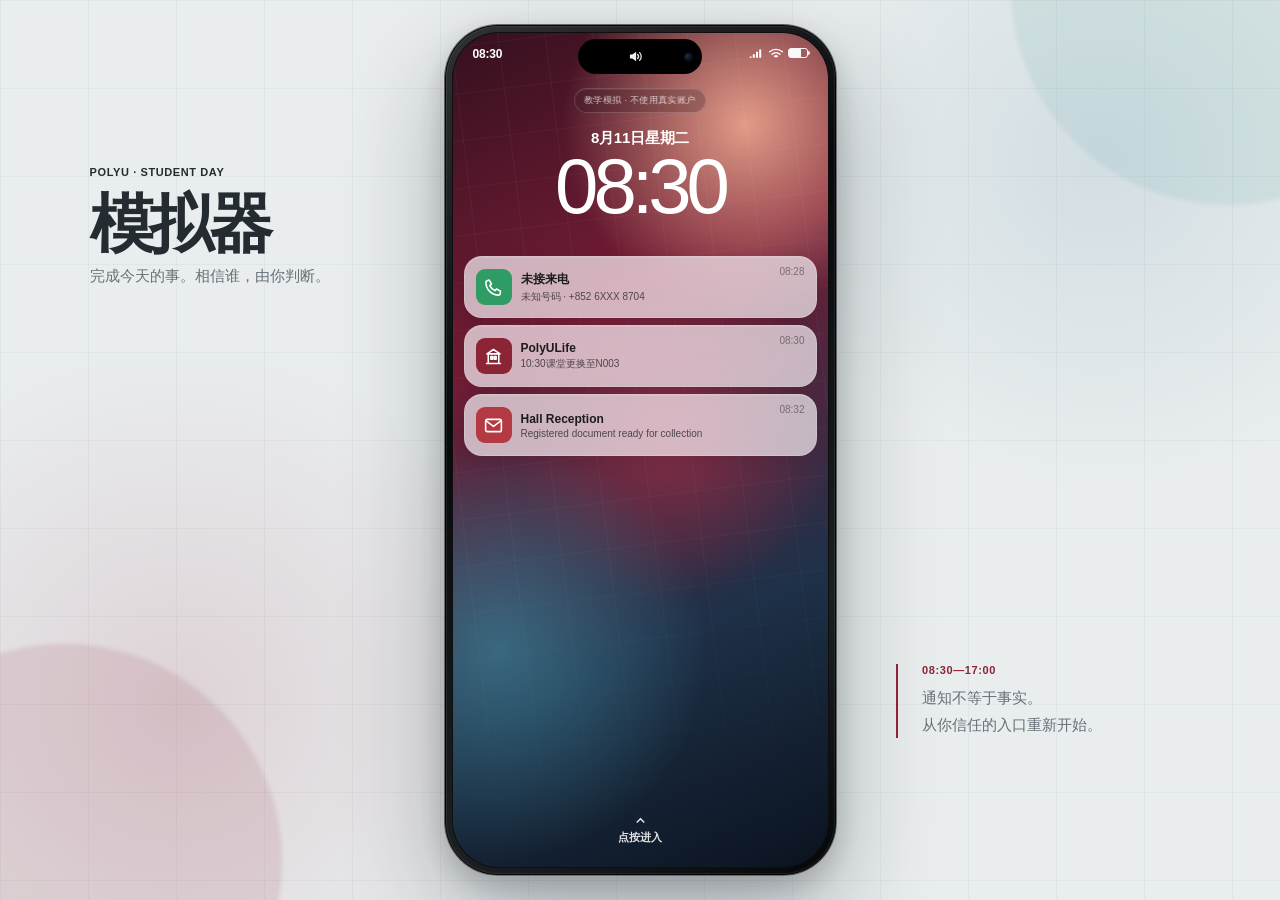
==== phone-prototype.html @ 9c1bdc46 "Fix tap to unlock on real devices" ====
<!DOCTYPE html>
<html lang="zh-CN">
<head>
  <meta charset="UTF-8">
  <meta name="viewport" content="width=device-width, initial-scale=1, viewport-fit=cover">
  <meta name="theme-color" content="#111820">
  <meta name="application-version" content="2.0.0">
  <title>模拟器</title>
  <link rel="stylesheet" href="phone.css">
</head>
<body class="ios-ui">
  <main class="sim-stage" aria-label="PolyU 学生生活模拟器">
    <div class="stage-copy" aria-hidden="true">
      <span class="stage-kicker">POLYU · STUDENT DAY</span>
      <strong id="stageTitle">模拟器</strong>
      <p id="stageTagline">完成今天的事。相信谁，由你判断。</p>
    </div>

    <section class="phone-shell" id="simulator">
      <div class="phone-bezel">
        <div class="phone-status" aria-label="手机状态栏">
          <span id="statusTime">08:30</span>
          <button class="status-island sound-toggle" id="soundToggle" type="button" aria-label="关闭声音" aria-pressed="true">
            <svg viewBox="0 0 24 24" aria-hidden="true"><path d="M5 10v4h3l4 3V7L8 10H5Z"/><path class="sound-wave" d="M15 9.2c1.5 1.5 1.5 4.1 0 5.6M17.8 6.5c3 3 3 8 0 11"/></svg>
          </button>
          <span class="status-icons">
            <span class="status-signal" aria-hidden="true">
              <svg viewBox="0 0 20 14"><path d="M2 11.5h2.5V13H2zm4-3h2.5V13H6zm4-3h2.5V13H10zm4-3h2.5V13H14z"/></svg>
              <svg viewBox="0 0 20 14"><path d="M2 5.5a12 12 0 0 1 16 0M5 8.5a7.5 7.5 0 0 1 10 0M8.2 11.2a2.7 2.7 0 0 1 3.6 0" fill="none" stroke="currentColor" stroke-width="1.8" stroke-linecap="round"/><circle cx="10" cy="12" r="1"/></svg>
              <span class="battery"><span></span></span>
            </span>
          </span>
        </div>

        <div class="phone-viewport" id="phoneViewport">
          <section class="phone-screen lock-screen is-active" id="lockScreen" aria-labelledby="lockTitle">
            <div class="wallpaper-grid" aria-hidden="true"></div>
            <div class="simulation-pill" id="simulationPill">教学模拟 · 不使用真实账户</div>
            <div class="lock-clock">
              <span id="lockDate">8月11日 星期二</span>
              <strong id="lockTime">08:30</strong>
            </div>
            <div class="lock-brief">
              <span id="lockBriefLabel">今天</span>
              <strong id="lockBriefTitle">两件事需要处理</strong>
            </div>
            <div class="lock-notifications" id="lockNotifications"></div>
            <button class="unlock-button" id="unlockButton" type="button">
              <span id="unlockLabel">点按进入</span>
              <svg viewBox="0 0 24 24" aria-hidden="true"><path d="m7 14 5-5 5 5"/></svg>
            </button>
          </section>

          <section class="phone-screen home-screen" id="homeScreen" aria-label="手机主屏幕">
            <div class="wallpaper-grid" aria-hidden="true"></div>
            <header class="home-header">
              <div>
                <span id="homeDate">8月11日 · 星期二</span>
                <strong id="homeTitle">模拟器</strong>
              </div>
              <button class="avatar-button" id="openTasksShortcut" type="button" aria-label="打开今日任务">CY</button>
            </header>

            <section class="todo-widget" id="todayCard" role="button" tabindex="0" aria-label="打开今日任务">
              <header class="todo-widget-head">
                <div><span class="today-card-label" id="todayLabel">TODAY</span><strong id="todayTitle">今日待办</strong></div>
                <span id="todayProgress">0 / 2</span>
              </header>
              <div class="home-todo-list" id="homeTodoList"></div>
              <i class="todo-progress"><span id="todayProgressBar"></span></i>
            </section>

            <div class="app-grid" id="appGrid"></div>
            <div class="home-page-dot" aria-hidden="true"><span></span></div>
            <div class="dock" id="appDock"></div>
          </section>

          <section class="phone-screen app-screen" id="appScreen">
            <header class="app-header">
              <button class="app-back" id="appBack" type="button" aria-label="返回主屏幕">
                <svg viewBox="0 0 24 24"><path d="m15 18-6-6 6-6"/></svg>
              </button>
              <div>
                <span id="appEyebrow">APP</span>
                <strong id="appTitle" role="heading" aria-level="1">应用</strong>
              </div>
              <button class="app-more" id="appMore" type="button" aria-label="更多选项">•••</button>
            </header>
            <div class="app-content" id="appContent"></div>
          </section>

          <div class="toast" id="toast" role="status" aria-live="polite"></div>
          <div class="overlay-layer" id="overlayLayer" aria-live="assertive"></div>
          <aside class="active-call-bar" id="activeCallBar" hidden aria-label="进行中的通话"></aside>
        </div>

        <nav class="system-navigation is-hidden" id="systemNavigation" aria-label="系统导航">
          <button class="system-nav-button system-back" id="systemBack" type="button" aria-label="返回上一页" disabled>
            <svg viewBox="0 0 24 24" aria-hidden="true"><path d="m14.5 5-7 7 7 7"/></svg>
            <span id="systemBackLabel">返回</span>
          </button>
          <button class="system-nav-button system-home" id="systemHome" type="button" aria-label="返回主屏幕" disabled>
            <svg viewBox="0 0 24 24" aria-hidden="true"><path d="M4 10.5 12 4l8 6.5V20H4z"/><path d="M9.5 20v-6h5v6"/></svg>
            <span id="systemHomeLabel">主页</span>
          </button>
        </nav>
      </div>
    </section>

    <aside class="stage-note" aria-hidden="true">
      <span>08:30—17:00</span>
      <p><span id="stageNoteLine1">通知不等于事实。</span><br><span id="stageNoteLine2">从你信任的入口重新开始。</span></p>
    </aside>
  </main>

  <script src="phone-data.js"></script>
  <script src="phone-engine.js"></script>
</body>
</html>
---- phone.css ----
:root {
  --brick: #8b2435;
  --brick-deep: #651a28;
  --graphite: #111820;
  --graphite-2: #1a242d;
  --paper: #f2f4f5;
  --paper-2: #e5eaec;
  --ink: #16202a;
  --muted: #67717a;
  --blue: #2768c7;
  --amber: #d58a22;
  --teal: #238278;
  --white: #ffffff;
  --shadow: 0 34px 80px rgba(10, 18, 25, .28);
  --radius-phone: 44px;
  --radius-card: 22px;
  --safe-top: max(12px, env(safe-area-inset-top));
  font-family: "Noto Sans SC", "Microsoft YaHei", "PingFang SC", system-ui, sans-serif;
  color: var(--ink);
  background: #dfe4e3;
}

/* Outlook Mobile mail surface */
.ios-ui .app-screen.mail-mode {
  --outlook-blue: #0078d4;
  --outlook-blue-deep: #0064b4;
  --outlook-blue-soft: #eff6fc;
  --outlook-ink: #242424;
  --outlook-muted: #616161;
  --outlook-divider: #e1e1e1;
  padding-top: 47px;
  color: var(--outlook-ink);
  background: var(--outlook-blue);
}

.ios-ui .app-screen.mail-mode[data-mail-view="detail"] {
  background: #f3f3f3;
}

.ios-ui:has(.app-screen.mail-mode.is-active) .phone-status {
  color: #fff;
}

.ios-ui .mail-mode .app-header {
  display: none;
}

.ios-ui .mail-mode .app-content {
  height: 100%;
  overflow: hidden;
  color: var(--outlook-ink);
  background: #fff;
}

.ios-ui .outlook-mail-shell,
.ios-ui .outlook-read-shell {
  height: 100%;
  min-height: 0;
  overflow: hidden;
  color: var(--outlook-ink);
  background: #fff;
}

.ios-ui .outlook-mail-shell {
  display: grid;
  grid-template-rows: auto auto minmax(0, 1fr) auto;
}

.ios-ui .outlook-mail-header {
  min-height: 61px;
  padding: 7px 12px 8px;
  display: grid;
  grid-template-columns: 44px minmax(0, 1fr) 44px;
  align-items: center;
  gap: 8px;
  color: #fff;
  background: var(--outlook-blue);
}

.ios-ui .outlook-mail-header > div {
  min-width: 0;
  display: grid;
  justify-items: center;
  line-height: 1.1;
  text-align: center;
}

.ios-ui .outlook-mail-header > div span {
  overflow: hidden;
  max-width: 100%;
  margin-bottom: 3px;
  color: rgba(255, 255, 255, .78);
  font-size: 9px;
  font-weight: 700;
  letter-spacing: .11em;
  text-overflow: ellipsis;
  text-transform: uppercase;
  white-space: nowrap;
}

.ios-ui .outlook-mail-header > div strong {
  overflow: hidden;
  max-width: 100%;
  font-size: 17px;
  font-weight: 650;
  letter-spacing: -.02em;
  text-overflow: ellipsis;
  white-space: nowrap;
}

.ios-ui .outlook-account,
.ios-ui .outlook-compose,
.ios-ui .outlook-read-toolbar button {
  display: grid;
  place-items: center;
  border: 0;
  color: #fff;
  background: transparent;
}

.ios-ui .outlook-account {
  width: 38px;
  height: 38px;
  justify-self: start;
  border: 1.5px solid rgba(255, 255, 255, .82);
  border-radius: 50%;
  font-size: 12px;
  font-weight: 700;
  letter-spacing: .02em;
}

.ios-ui .outlook-compose {
  width: 44px;
  height: 44px;
  justify-self: end;
  border-radius: 50%;
}

.ios-ui .outlook-compose svg,
.ios-ui .outlook-read-toolbar svg,
.ios-ui .outlook-bottom-nav svg,
.ios-ui .outlook-reply-bar svg {
  width: 22px;
  height: 22px;
  fill: none;
  stroke: currentColor;
  stroke-width: 1.8;
  stroke-linecap: round;
  stroke-linejoin: round;
}

.ios-ui .outlook-account:hover,
.ios-ui .outlook-compose:hover,
.ios-ui .outlook-read-toolbar button:hover {
  background: rgba(255, 255, 255, .14);
}

.ios-ui .outlook-inbox-controls {
  min-height: 48px;
  padding: 2px 10px 8px;
  display: grid;
  grid-template-columns: minmax(0, 1fr) auto;
  align-items: center;
  gap: 8px;
  color: #fff;
  background: var(--outlook-blue);
}

.ios-ui .outlook-tabs {
  min-width: 0;
  padding: 3px;
  display: grid;
  grid-template-columns: repeat(2, minmax(0, 1fr));
  gap: 2px;
  border-radius: 10px;
  background: rgba(0, 50, 95, .26);
}

.ios-ui .outlook-tabs button {
  min-width: 0;
  min-height: 34px;
  padding: 6px 9px;
  display: flex;
  align-items: center;
  justify-content: center;
  gap: 5px;
  border: 0;
  border-radius: 8px;
  color: rgba(255, 255, 255, .84);
  background: transparent;
  font-size: 12px;
  font-weight: 650;
  white-space: nowrap;
}

.ios-ui .outlook-tabs button.active {
  color: var(--outlook-blue-deep);
  background: #fff;
  box-shadow: 0 1px 2px rgba(0, 44, 82, .18);
}

.ios-ui .outlook-tabs button i {
  min-width: 17px;
  height: 17px;
  padding: 0 5px;
  display: inline-grid;
  place-items: center;
  border-radius: 9px;
  color: var(--outlook-blue-deep);
  background: rgba(255, 255, 255, .92);
  font-size: 9px;
  font-style: normal;
  font-variant-numeric: tabular-nums;
  line-height: 1;
}

.ios-ui .outlook-tabs button.active i {
  color: #fff;
  background: var(--outlook-blue);
}

.ios-ui .outlook-filter {
  min-width: 41px;
  min-height: 38px;
  padding: 0 10px;
  display: flex;
  align-items: center;
  justify-content: center;
  gap: 6px;
  border: 0;
  border-radius: 10px;
  color: #fff;
  background: rgba(0, 50, 95, .20);
}

.ios-ui .outlook-filter svg {
  width: 19px;
  height: 19px;
  fill: none;
  stroke: currentColor;
  stroke-width: 1.9;
  stroke-linecap: round;
  stroke-linejoin: round;
}

.ios-ui .outlook-filter span {
  display: none;
}

.ios-ui .outlook-filter.active {
  color: var(--outlook-blue-deep);
  background: #fff;
}

.ios-ui .outlook-mail-list {
  min-height: 0;
  overflow-x: hidden;
  overflow-y: auto;
  overscroll-behavior: contain;
  scrollbar-width: none;
  background: #fff;
}

.ios-ui .outlook-mail-list::-webkit-scrollbar,
.ios-ui .outlook-message::-webkit-scrollbar {
  display: none;
}

.ios-ui .outlook-day-label {
  height: 31px;
  padding: 10px 16px 5px;
  display: block;
  color: var(--outlook-muted);
  background: #fff;
  font-size: 11px;
  font-weight: 650;
  letter-spacing: .01em;
}

.ios-ui .outlook-mail-row {
  position: relative;
  width: 100%;
  min-height: 91px;
  padding: 11px 15px 11px 14px;
  display: grid;
  grid-template-columns: 48px minmax(0, 1fr);
  align-items: start;
  gap: 11px;
  border: 0;
  border-bottom: .5px solid var(--outlook-divider);
  border-radius: 0;
  color: var(--outlook-ink);
  background: #fff;
  text-align: left;
}

.ios-ui .outlook-mail-row:hover,
.ios-ui .outlook-mail-row:active {
  transform: none;
  background: #f7f7f7;
}

.ios-ui .outlook-mail-row.unread {
  background: #f6faff;
}

.ios-ui .outlook-mail-row.unread:hover,
.ios-ui .outlook-mail-row.unread:active {
  background: #edf6ff;
}

.ios-ui .outlook-avatar {
  width: 48px;
  height: 48px;
  display: grid;
  place-items: center;
  flex: 0 0 auto;
  overflow: hidden;
  border-radius: 50%;
  color: #fff;
  background: linear-gradient(145deg, #5b9bd5, #2b6fa6);
  box-shadow: inset 0 0 0 1px rgba(0, 0, 0, .05);
  font-size: 13px;
  font-weight: 700;
  letter-spacing: .01em;
  text-align: center;
}

.ios-ui .outlook-avatar.mail-avatar-blue,
.ios-ui .mail-avatar-blue {
  background: linear-gradient(145deg, #5b9bd5, #2b6fa6);
}

.ios-ui .outlook-avatar.mail-avatar-teal,
.ios-ui .mail-avatar-teal {
  background: linear-gradient(145deg, #52b7ad, #2d8c83);
}

.ios-ui .outlook-avatar.mail-avatar-violet,
.ios-ui .mail-avatar-violet {
  background: linear-gradient(145deg, #9b7bd4, #6d52a8);
}

.ios-ui .outlook-avatar.mail-avatar-orange,
.ios-ui .mail-avatar-orange {
  background: linear-gradient(145deg, #e7a04e, #c8742f);
}

.ios-ui .outlook-row-copy {
  min-width: 0;
  display: block;
}

.ios-ui .outlook-row-top {
  min-width: 0;
  display: grid;
  grid-template-columns: minmax(0, 1fr) auto;
  align-items: baseline;
  gap: 8px;
}

.ios-ui .outlook-row-top strong {
  overflow: hidden;
  color: #323130;
  font-size: 14px;
  font-weight: 600;
  line-height: 1.25;
  text-overflow: ellipsis;
  white-space: nowrap;
}

.ios-ui .outlook-row-top time {
  color: var(--outlook-muted);
  font-size: 10px;
  font-variant-numeric: tabular-nums;
  white-space: nowrap;
}

.ios-ui .outlook-row-copy > b {
  overflow: hidden;
  margin-top: 3px;
  display: block;
  color: #424242;
  font-size: 12px;
  font-weight: 550;
  line-height: 1.25;
  text-overflow: ellipsis;
  white-space: nowrap;
}

.ios-ui .outlook-row-copy > small {
  overflow: hidden;
  margin-top: 3px;
  padding-right: 40px;
  display: block;
  color: #6b6b6b;
  font-size: 11px;
  font-weight: 400;
  line-height: 1.28;
  text-overflow: ellipsis;
  white-space: nowrap;
}

.ios-ui .outlook-mail-row.unread .outlook-row-top strong,
.ios-ui .outlook-mail-row.unread .outlook-row-copy > b {
  color: #111;
  font-weight: 700;
}

.ios-ui .outlook-unread-dot {
  position: absolute;
  left: 6px;
  top: 32px;
  width: 6px;
  height: 6px;
  border-radius: 50%;
  background: var(--outlook-blue);
}

.ios-ui .outlook-language-mark {
  position: absolute;
  right: 15px;
  bottom: 12px;
  color: var(--outlook-blue-deep);
  font-size: 9px;
  font-weight: 700;
  letter-spacing: -.02em;
}

.ios-ui .outlook-empty {
  min-height: 210px;
  padding: 42px 28px;
  display: grid;
  place-content: center;
  gap: 7px;
  color: var(--outlook-muted);
  text-align: center;
}

.ios-ui .outlook-empty strong {
  color: var(--outlook-ink);
  font-size: 16px;
  font-weight: 650;
}

.ios-ui .outlook-empty span {
  font-size: 12px;
  line-height: 1.45;
}

.ios-ui .outlook-bottom-nav,
.ios-ui .outlook-reply-bar {
  z-index: 3;
  border-top: .5px solid rgba(0, 0, 0, .16);
  background: rgba(255, 255, 255, .96);
  backdrop-filter: blur(18px) saturate(1.35);
}

.ios-ui .outlook-bottom-nav {
  min-height: 73px;
  padding: 6px 10px max(16px, env(safe-area-inset-bottom));
  display: grid;
  grid-template-columns: repeat(3, minmax(0, 1fr));
  align-items: start;
}

.ios-ui .outlook-bottom-nav button {
  min-width: 0;
  height: 49px;
  padding: 3px 4px;
  display: flex;
  flex-direction: column;
  align-items: center;
  justify-content: center;
  gap: 2px;
  border: 0;
  color: #6b6b6b;
  background: transparent;
  font-size: 9px;
  font-weight: 550;
}

.ios-ui .outlook-bottom-nav button.active {
  color: var(--outlook-blue);
  font-weight: 650;
}

.ios-ui .outlook-bottom-nav button:active,
.ios-ui .outlook-reply-bar button:active,
.ios-ui .outlook-tabs button:active,
.ios-ui .outlook-filter:active {
  transform: none;
  opacity: .72;
}

.ios-ui .outlook-read-shell {
  --mail-toolbar-bg: #f3f3f3;
  --mail-subject-bg: #ffffff;
  --mail-panel-bg: #ffffff;
  --mail-text: #242424;
  --mail-muted: #616161;
  --mail-divider: #e1e1e1;
  --mail-dock-bg: #f6f6f6;
  display: grid;
  grid-template-rows: auto minmax(0, 1fr) auto;
  color: var(--mail-text);
  background: var(--mail-panel-bg);
}

.ios-ui .outlook-read-toolbar {
  min-height: 56px;
  padding: 6px 12px;
  display: grid;
  grid-template-columns: 44px minmax(0, 1fr);
  align-items: center;
  color: var(--mail-text);
  background: var(--mail-toolbar-bg);
}

.ios-ui .outlook-read-toolbar button {
  width: 44px;
  height: 44px;
  border-radius: 50%;
  color: var(--mail-text);
}

.ios-ui .outlook-read-toolbar button:hover {
  background: rgba(127, 127, 127, .14);
}

.ios-ui .outlook-message {
  min-height: 0;
  padding: 0;
  overflow-x: hidden;
  overflow-y: auto;
  overscroll-behavior: contain;
  scrollbar-width: none;
  background: var(--mail-panel-bg);
}

.ios-ui .outlook-message > h1 {
  margin: 0;
  padding: 24px 17px 26px;
  color: var(--mail-text);
  background: var(--mail-subject-bg);
  font-size: 22px;
  font-weight: 600;
  letter-spacing: -.025em;
  line-height: 1.42;
}

.ios-ui .outlook-sender-row {
  min-width: 0;
  min-height: 104px;
  margin: 0;
  padding: 18px 12px 20px 17px;
  display: grid;
  grid-template-columns: 44px minmax(0, 1fr) 44px;
  grid-template-rows: auto minmax(0, 1fr);
  grid-template-areas:
    "avatar copy time"
    "avatar copy more";
  align-items: start;
  column-gap: 10px;
  border-top: 1px solid var(--mail-divider);
  border-bottom: 1px solid var(--mail-divider);
  background: var(--mail-panel-bg);
}

.ios-ui .outlook-sender-row .outlook-avatar {
  grid-area: avatar;
  width: 44px;
  height: 44px;
  font-size: 12px;
}

.ios-ui .outlook-sender-copy {
  grid-area: copy;
  min-width: 0;
  display: grid;
  gap: 2px;
}

.ios-ui .outlook-sender-copy > strong {
  overflow: hidden;
  min-width: 0;
  text-overflow: ellipsis;
  white-space: nowrap;
}

.ios-ui .outlook-sender-row strong {
  color: var(--mail-text);
  font-size: 15px;
  font-weight: 650;
}

.ios-ui .outlook-sender-copy > span {
  color: var(--mail-muted);
  line-height: 1.3;
}

.ios-ui .outlook-recipient {
  font-size: 13px;
}

.ios-ui .outlook-address {
  font-size: 11px;
  overflow: visible;
  overflow-wrap: anywhere;
  text-overflow: clip;
  white-space: normal;
}

.ios-ui .outlook-sender-row > time {
  grid-area: time;
  justify-self: end;
  padding-top: 2px;
  color: var(--mail-muted);
  font-size: 12px;
  font-variant-numeric: tabular-nums;
  white-space: nowrap;
}

.ios-ui .outlook-sender-more {
  grid-area: more;
  justify-self: end;
  width: 40px;
  height: 44px;
  margin-top: -4px;
  display: grid;
  place-items: center;
  border: 0;
  border-radius: 50%;
  color: var(--mail-muted);
  background: transparent;
}

.ios-ui .outlook-sender-more svg {
  width: 23px;
  height: 23px;
  fill: currentColor;
  stroke: none;
}

.ios-ui .outlook-sender-more:hover {
  background: rgba(127, 127, 127, .12);
}

.ios-ui .outlook-translation-status {
  min-height: 48px;
  margin: 0;
  padding: 8px 17px;
  display: grid;
  grid-template-columns: 32px minmax(0, 1fr);
  align-items: center;
  gap: 10px;
  border-bottom: 1px solid #d5e8f7;
  color: var(--mail-text);
  background: var(--outlook-blue-soft);
}

.ios-ui .outlook-translate-icon {
  width: 32px;
  height: 32px;
  display: grid;
  place-items: center;
  border-radius: 8px;
  color: #fff;
  background: var(--outlook-blue);
  font-size: 12px;
  font-weight: 750;
  letter-spacing: -.04em;
}

.ios-ui .outlook-translate-icon span {
  margin-left: -2px;
  font-size: 9px;
}

.ios-ui .outlook-translation-status > div {
  min-width: 0;
  display: grid;
  gap: 2px;
}

.ios-ui .outlook-translation-status strong,
.ios-ui .outlook-translation-status small {
  overflow: hidden;
  text-overflow: ellipsis;
  white-space: nowrap;
}

.ios-ui .outlook-translation-status strong {
  font-size: 11px;
  font-weight: 650;
}

.ios-ui .outlook-translation-status small {
  color: var(--mail-muted);
  font-size: 9px;
}

.ios-ui .outlook-message-body {
  padding: 22px 17px 34px;
  color: var(--mail-text);
  background: var(--mail-panel-bg);
  font-size: 15px;
  line-height: 1.62;
  overflow-wrap: anywhere;
  white-space: pre-line;
}

.ios-ui .outlook-message-body p {
  margin: 0 0 14px;
}

.ios-ui .outlook-message-body p:last-child {
  margin-bottom: 0;
}

.ios-ui .outlook-message-body a {
  color: var(--outlook-blue-deep);
}

.ios-ui .outlook-tracking {
  margin: 0 17px 18px;
  padding: 12px 13px;
  display: grid;
  gap: 4px;
  border: 1px solid #dce8f1;
  border-radius: 10px;
  background: #f4f8fb;
}

.ios-ui .outlook-tracking span {
  color: var(--mail-muted);
  font-size: 10px;
  font-weight: 600;
}

.ios-ui .outlook-tracking strong {
  overflow-wrap: anywhere;
  color: #323130;
  font-family: ui-monospace, "SFMono-Regular", Consolas, monospace;
  font-size: 13px;
  font-variant-numeric: tabular-nums;
  letter-spacing: .02em;
}

.ios-ui .outlook-message-actions.action-row {
  margin: 0 17px 30px;
  padding: 13px;
  display: grid;
  grid-template-columns: minmax(0, 1fr);
  gap: 8px;
  border: 1px solid #d6e7f4;
  border-radius: 12px;
  background: rgba(0, 120, 212, .055);
}

.ios-ui .outlook-simulation-label {
  margin-bottom: 2px;
  color: var(--outlook-blue-deep);
  font-size: 10px;
  font-weight: 750;
  letter-spacing: .08em;
  text-transform: uppercase;
}

.ios-ui .outlook-message-actions button {
  width: 100%;
}

.ios-ui .outlook-message-actions .primary-action {
  border-color: var(--outlook-blue);
  background: var(--outlook-blue);
}

.ios-ui .outlook-message-actions .secondary-action,
.ios-ui .outlook-message-actions .text-action {
  color: var(--outlook-blue-deep);
}

.ios-ui .outlook-reply-bar {
  min-height: 54px;
  margin: 8px 10px calc(18px + env(safe-area-inset-bottom));
  padding: 0 8px;
  display: grid;
  grid-template-columns: minmax(112px, 1fr) 48px 48px;
  align-items: center;
  gap: 2px;
  border: 1px solid var(--mail-divider);
  border-radius: 18px;
  background: var(--mail-dock-bg);
  box-shadow: 0 7px 24px rgba(0, 0, 0, .13);
}

.ios-ui .outlook-reply-bar button {
  min-width: 0;
  height: 48px;
  padding: 0;
  display: flex;
  align-items: center;
  justify-content: center;
  gap: 8px;
  border: 0;
  border-radius: 13px;
  color: var(--mail-text);
  background: transparent;
  font-size: 14px;
  font-weight: 600;
}

.ios-ui .outlook-reply-bar button:hover {
  background: rgba(127, 127, 127, .12);
}

.ios-ui .outlook-reply-bar .outlook-reply-primary {
  justify-content: flex-start;
  padding: 0 12px;
}

.ios-ui .outlook-reply-thread {
  margin-top: 22px;
  padding-top: 14px;
  display: grid;
  gap: 10px;
  border-top: 1px solid var(--mail-divider);
}

.ios-ui .outlook-reply-item {
  padding: 12px 13px;
  border: 1px solid var(--mail-divider);
  border-radius: 10px;
  color: var(--mail-text);
  background: var(--mail-panel-bg);
}

.ios-ui .outlook-reply-item.mine {
  border-left: 3px solid #0f6cbd;
  background: color-mix(in srgb, var(--mail-panel-bg) 94%, #0f6cbd);
}

.ios-ui .outlook-reply-item header {
  display: flex;
  align-items: center;
  justify-content: space-between;
  gap: 12px;
}

.ios-ui .outlook-reply-item header strong {
  font-size: 12px;
  font-weight: 650;
}

.ios-ui .outlook-reply-item header time {
  color: var(--mail-muted);
  font-size: 10px;
}

.ios-ui .outlook-reply-item p {
  margin: 8px 0 0;
  white-space: pre-wrap;
  font-size: 13px;
  line-height: 1.48;
}

.ios-ui .outlook-reply-wait {
  min-height: 34px;
  padding: 0 12px;
  display: flex;
  align-items: center;
  gap: 5px;
  color: var(--mail-muted);
  font-size: 11px;
}

.ios-ui .outlook-reply-wait span {
  margin-left: 4px;
}

.ios-ui .outlook-inline-composer {
  margin-top: 18px;
  border: 1px solid var(--mail-divider);
  border-radius: 12px;
  color: var(--mail-text);
  background: var(--mail-panel-bg);
  box-shadow: 0 4px 16px rgba(0, 0, 0, .08);
  overflow: hidden;
}

.ios-ui .outlook-inline-composer > header {
  min-height: 42px;
  padding: 0 10px 0 13px;
  display: grid;
  grid-template-columns: 22px 1fr 32px;
  align-items: center;
  gap: 7px;
  border-bottom: 1px solid var(--mail-divider);
}

.ios-ui .outlook-inline-composer > header svg {
  width: 18px;
  height: 18px;
  fill: none;
  stroke: #0f6cbd;
  stroke-width: 1.8;
}

.ios-ui .outlook-inline-composer > header strong {
  font-size: 13px;
}

.ios-ui .outlook-inline-composer > header button {
  width: 32px;
  height: 32px;
  border: 0;
  color: var(--mail-muted);
  background: transparent;
  font-size: 22px;
}

.ios-ui .outlook-inline-composer textarea {
  width: 100%;
  min-height: 112px;
  padding: 13px;
  resize: vertical;
  border: 0;
  color: var(--mail-text);
  background: var(--mail-panel-bg);
  font: 13px/1.5 -apple-system, BlinkMacSystemFont, "Segoe UI", "PingFang SC", sans-serif;
  outline: none;
}

.ios-ui .outlook-inline-composer > footer {
  min-height: 48px;
  padding: 7px 9px 7px 13px;
  display: grid;
  grid-template-columns: minmax(0, 1fr) auto;
  align-items: center;
  gap: 10px;
  border-top: 1px solid var(--mail-divider);
}

.ios-ui .outlook-inline-composer > footer span {
  color: var(--mail-muted);
  font-size: 8px;
  line-height: 1.3;
}

.ios-ui .outlook-inline-composer > footer button {
  min-height: 34px;
  padding: 0 15px;
  border: 0;
  border-radius: 4px;
  color: #fff;
  background: #0f6cbd;
  font-size: 12px;
  font-weight: 650;
}

.ios-ui .sr-only {
  position: absolute;
  width: 1px;
  height: 1px;
  padding: 0;
  overflow: hidden;
  clip: rect(0, 0, 0, 0);
  white-space: nowrap;
  border: 0;
}

.ios-ui .outlook-mail-menu-overlay {
  --outlook-sheet-bg: #ffffff;
  --outlook-sheet-text: #242424;
  --outlook-sheet-muted: #616161;
  --outlook-sheet-divider: #e1e1e1;
  --outlook-sheet-accent: #0064b4;
  position: absolute;
  z-index: 115;
  inset: 0;
  display: flex;
  align-items: flex-end;
  isolation: isolate;
}

.ios-ui .outlook-mail-menu-scrim {
  position: absolute;
  z-index: -1;
  inset: 0;
  width: 100%;
  height: 100%;
  border: 0;
  border-radius: 0;
  background: rgba(0, 0, 0, .52);
}

.ios-ui .outlook-mail-menu-scrim:active:not(:disabled) {
  transform: none;
}

.ios-ui .outlook-mail-menu-sheet {
  width: 100%;
  max-height: min(570px, calc(100% - 96px));
  padding: 8px 0 calc(22px + env(safe-area-inset-bottom));
  overflow-x: hidden;
  overflow-y: auto;
  overscroll-behavior: contain;
  border-radius: 24px 24px 0 0;
  color: var(--outlook-sheet-text);
  background: var(--outlook-sheet-bg);
  box-shadow: 0 -18px 48px rgba(0, 0, 0, .24);
  animation: outlook-sheet-enter 220ms cubic-bezier(.2, .8, .2, 1) both;
}

.ios-ui .outlook-sheet-handle {
  width: 40px;
  height: 5px;
  margin: 2px auto 12px;
  display: block;
  border-radius: 999px;
  background: #707070;
}

.ios-ui .outlook-reactions {
  min-height: 72px;
  padding: 5px 16px 13px;
  display: grid;
  grid-template-columns: repeat(6, minmax(0, 1fr));
  align-items: center;
  gap: 4px;
  border-bottom: 1px solid var(--outlook-sheet-divider);
}

.ios-ui .outlook-reaction {
  min-width: 44px;
  min-height: 48px;
  padding: 0;
  border: 0;
  border-radius: 14px;
  background: transparent;
  font-family: "Apple Color Emoji", "Segoe UI Emoji", sans-serif;
  font-size: 28px;
}

.ios-ui .outlook-reaction:hover,
.ios-ui .outlook-reaction:focus-visible {
  background: rgba(127, 127, 127, .14);
}

.ios-ui .outlook-menu-list {
  padding: 8px 0;
}

.ios-ui .outlook-menu-list > button {
  width: 100%;
  min-height: 52px;
  padding: 0 20px;
  display: grid;
  grid-template-columns: 28px minmax(0, 1fr);
  align-items: center;
  gap: 18px;
  border: 0;
  border-radius: 0;
  color: var(--outlook-sheet-text);
  background: transparent;
  font-size: 16px;
  font-weight: 500;
  text-align: left;
}

.ios-ui .outlook-menu-list > button:hover,
.ios-ui .outlook-menu-list > button:focus-visible {
  background: rgba(127, 127, 127, .12);
}

.ios-ui .outlook-menu-list svg,
.ios-ui .outlook-addins svg {
  width: 25px;
  height: 25px;
  fill: none;
  stroke: currentColor;
  stroke-width: 1.75;
  stroke-linecap: round;
  stroke-linejoin: round;
}

.ios-ui .outlook-addins {
  padding: 15px 12px 8px;
  display: grid;
  grid-template-columns: repeat(2, minmax(0, 1fr));
  gap: 8px;
  border-top: 1px solid var(--outlook-sheet-divider);
}

.ios-ui .outlook-addin-button {
  min-width: 0;
  min-height: 82px;
  padding: 7px 5px;
  display: flex;
  flex-direction: column;
  align-items: center;
  justify-content: flex-start;
  gap: 7px;
  border: 0;
  border-radius: 13px;
  color: var(--outlook-sheet-muted);
  background: transparent;
  font-size: 11px;
  font-weight: 600;
  line-height: 1.2;
  text-align: center;
}

.ios-ui .outlook-addin-button:hover:not(:disabled),
.ios-ui .outlook-addin-button:focus-visible:not(:disabled) {
  color: var(--outlook-sheet-text);
  background: rgba(127, 127, 127, .12);
}

.ios-ui .outlook-addin-button:disabled {
  opacity: .38;
}

.ios-ui .outlook-addin-icon {
  width: 40px;
  height: 40px;
  display: grid;
  grid-template-columns: 1fr 1fr;
  place-items: center;
  border-radius: 10px;
  color: #fff;
  background: linear-gradient(135deg, #0078d4 0 48%, #16a36f 52% 100%);
  font-size: 16px;
  font-weight: 750;
  box-shadow: 0 5px 14px rgba(0, 120, 212, .22);
}

.ios-ui .outlook-addin-icon small {
  font-size: 12px;
}

.ios-ui .outlook-menu-cancel {
  width: calc(100% - 24px);
  min-height: 48px;
  margin: 0 12px;
  border: 0;
  border-radius: 13px;
  color: var(--outlook-sheet-accent);
  background: rgba(127, 127, 127, .10);
  font-size: 15px;
  font-weight: 650;
}

@keyframes outlook-sheet-enter {
  from { transform: translateY(100%); }
  to { transform: translateY(0); }
}

@media (prefers-color-scheme: dark) {
  .ios-ui .app-screen.mail-mode[data-mail-view="detail"] {
    background: #212121;
  }

  .ios-ui .outlook-read-shell {
    --mail-toolbar-bg: #212121;
    --mail-subject-bg: #000000;
    --mail-panel-bg: #141414;
    --mail-text: #f5f5f5;
    --mail-muted: #a6a6a6;
    --mail-divider: #2b2b2b;
    --mail-dock-bg: #0b0b0b;
  }

  .ios-ui .outlook-translation-status {
    border-color: #284a66;
    background: #152b3b;
  }

  .ios-ui .outlook-tracking {
    border-color: #333d45;
    background: #192127;
  }

  .ios-ui .outlook-tracking strong {
    color: var(--mail-text);
  }

  .ios-ui .outlook-message-body a,
  .ios-ui .outlook-simulation-label,
  .ios-ui .outlook-message-actions .secondary-action,
  .ios-ui .outlook-message-actions .text-action {
    color: #8cc8ff;
  }

  .ios-ui .outlook-message-actions.action-row {
    border-color: #284a66;
    background: rgba(0, 120, 212, .10);
  }

  .ios-ui .outlook-message-actions .secondary-action,
  .ios-ui .outlook-message-actions .text-action {
    border-color: #38434c;
    background: #252a2e;
  }

  .ios-ui .outlook-mail-menu-overlay {
    --outlook-sheet-bg: #292929;
    --outlook-sheet-text: #f5f5f5;
    --outlook-sheet-muted: #aaaaaa;
    --outlook-sheet-divider: #3a3a3a;
    --outlook-sheet-accent: #8cc8ff;
  }

  .ios-ui .outlook-menu-cancel {
    color: #8cc8ff;
    background: #333333;
  }
}

@media (prefers-reduced-motion: reduce) {
  .ios-ui .outlook-mail-menu-sheet {
    animation: none;
  }
}

/* ADCC-inspired staged recruitment flow: one horizontal progress signature inside the existing browser language. */
.career-workspace .career-stage-strip {
  display: grid;
  grid-template-columns: repeat(4, minmax(0, 1fr));
  gap: 4px;
  margin: 18px 0 26px;
  padding: 12px 8px;
  border: 1px solid rgba(22, 93, 157, .16);
  border-radius: 14px;
  background: #f2f6fb;
}

.career-stage-strip span {
  position: relative;
  display: grid;
  justify-items: center;
  gap: 6px;
  color: #7b8794;
  font-size: 10px;
  line-height: 1.15;
  text-align: center;
}

.career-stage-strip span:not(:last-child)::after {
  content: '';
  position: absolute;
  top: 12px;
  left: 62%;
  width: 76%;
  height: 2px;
  background: #d3dce6;
}

.career-stage-strip i {
  position: relative;
  z-index: 1;
  display: grid;
  width: 24px;
  height: 24px;
  place-items: center;
  border-radius: 50%;
  background: #d3dce6;
  color: #566371;
  font-style: normal;
  font-weight: 700;
}

.career-stage-strip span.active {
  color: #165d9d;
  font-weight: 700;
}

.career-stage-strip span.active i,
.career-stage-strip span.active:not(:last-child)::after {
  background: #165d9d;
  color: #fff;
}

/* The recovery flow's single visual signature: a restrained case handoff trail. */
.handoff-page .case-letterhead {
  display: grid;
  gap: 2px;
  margin: 10px 0 18px;
  padding: 14px 0;
  border-top: 1px solid rgba(60, 60, 67, .18);
  border-bottom: 1px solid rgba(60, 60, 67, .18);
  text-align: left;
}

.case-letterhead strong {
  font: 700 17px/1.2 -apple-system, BlinkMacSystemFont, "SF Pro Display", sans-serif;
  letter-spacing: -.2px;
}

.case-letterhead small {
  color: #6e6e73;
  font-size: 12px;
}

.handoff-chain {
  display: grid;
  grid-template-columns: repeat(3, minmax(0, 1fr));
  gap: 0;
  margin: 0 0 22px;
}

.handoff-chain span {
  position: relative;
  display: grid;
  justify-items: center;
  gap: 6px;
  color: #8e8e93;
  font-size: 10px;
  text-align: center;
}

.handoff-chain span:not(:last-child)::after {
  content: '';
  position: absolute;
  top: 12px;
  left: calc(50% + 15px);
  right: calc(-50% + 15px);
  height: 2px;
  background: #d1d1d6;
}

.handoff-chain i {
  position: relative;
  z-index: 1;
  display: grid;
  width: 26px;
  height: 26px;
  place-items: center;
  border-radius: 50%;
  background: #e5e5ea;
  color: #6e6e73;
  font: 700 11px/1 -apple-system, BlinkMacSystemFont, sans-serif;
}

.handoff-chain span.active {
  color: #1c1c1e;
  font-weight: 600;
}

.handoff-chain span.active i,
.handoff-chain span.active:not(:last-child)::after {
  background: #3b5f86;
  color: #fff;
}

.case-summary {
  display: grid;
  margin: 18px 0;
  border-top: 1px solid rgba(60, 60, 67, .18);
}

.case-summary div {
  display: grid;
  grid-template-columns: 86px minmax(0, 1fr);
  gap: 12px;
  padding: 11px 0;
  border-bottom: 1px solid rgba(60, 60, 67, .18);
  font-size: 13px;
  text-align: left;
}

.case-summary dt { color: #6e6e73; }
.case-summary dd { margin: 0; color: #1c1c1e; font-weight: 600; }

/* Live call workspace --------------------------------------------------- */

.active-call-bar[hidden] {
  display: none;
}

.active-call-bar {
  position: absolute;
  z-index: 125;
  top: 47px;
  left: 12px;
  right: 12px;
  min-height: 52px;
  padding: 5px 6px 5px 12px;
  display: grid;
  grid-template-columns: minmax(0, 1fr) 42px;
  align-items: center;
  gap: 6px;
  border: 1px solid rgba(255, 255, 255, .22);
  border-radius: 17px;
  color: #fff;
  background: rgba(30, 132, 73, .94);
  box-shadow: 0 10px 30px rgba(2, 20, 10, .3);
  backdrop-filter: blur(20px) saturate(140%);
  animation: active-call-in .28s cubic-bezier(.2, .8, .2, 1) both;
}

@keyframes active-call-in {
  from { opacity: 0; translate: 0 -12px; }
  to { opacity: 1; translate: 0 0; }
}

.active-call-bar > button:first-child {
  min-width: 0;
  padding: 3px 0;
  display: flex;
  align-items: center;
  gap: 10px;
  border: 0;
  color: inherit;
  background: transparent;
  text-align: left;
}

.active-call-bar strong,
.active-call-bar small {
  display: block;
}

.active-call-bar strong {
  font-size: 13px;
  line-height: 1.15;
}

.active-call-bar small {
  margin-top: 2px;
  color: rgba(255, 255, 255, .7);
  font-size: 10px;
}

.active-call-dot {
  width: 11px;
  height: 11px;
  flex: 0 0 auto;
  border: 3px solid rgba(255, 255, 255, .3);
  border-radius: 50%;
  background: #fff;
  box-shadow: 0 0 0 0 rgba(255, 255, 255, .38);
  animation: active-call-pulse 1.8s ease-out infinite;
}

@keyframes active-call-pulse {
  70%, 100% { box-shadow: 0 0 0 9px rgba(255, 255, 255, 0); }
}

.active-call-bar .active-call-end {
  width: 38px;
  height: 38px;
  padding: 9px;
  display: grid;
  place-items: center;
  border: 0;
  border-radius: 50%;
  color: #fff;
  background: rgba(10, 35, 20, .45);
}

.active-call-end svg {
  width: 20px;
  height: 20px;
  fill: none;
  stroke: currentColor;
  stroke-width: 2;
}

.call-overlay.call-conversation {
  padding: 44px 14px 10px;
  gap: 10px;
  text-align: left;
  background: linear-gradient(180deg, #121317 0%, #08090b 70%, #030405 100%);
}

.call-conversation-head {
  min-height: 46px;
  display: grid;
  grid-template-columns: 40px minmax(0, 1fr) 40px;
  align-items: center;
  gap: 8px;
}

.call-conversation-head > div {
  min-width: 0;
  text-align: center;
}

.call-conversation-head span,
.call-conversation-head strong {
  display: block;
  overflow: hidden;
  text-overflow: ellipsis;
  white-space: nowrap;
}

.call-conversation-head span {
  color: rgba(255, 255, 255, .52);
  font-size: 10px;
  letter-spacing: .02em;
}

.call-conversation-head strong {
  margin-top: 2px;
  font-size: 15px;
}

.call-minimize,
.call-more,
.call-replay {
  width: 40px;
  height: 40px;
  padding: 0;
  border: 0;
  border-radius: 50%;
  color: #fff;
  background: rgba(255, 255, 255, .09);
  font-size: 21px;
  line-height: 1;
}

.call-more {
  font-size: 15px;
  letter-spacing: 1px;
}

.call-replay svg {
  width: 21px;
  height: 21px;
  fill: currentColor;
}

.call-replay svg path:last-child {
  fill: none;
  stroke: currentColor;
  stroke-width: 1.8;
  stroke-linecap: round;
}

.call-transcript {
  min-height: 0;
  flex: 1 1 auto;
  padding: 8px 3px 3px;
  display: flex;
  flex-direction: column;
  gap: 10px;
  overflow-y: auto;
  scrollbar-width: none;
  mask-image: linear-gradient(to bottom, transparent 0, #000 14px, #000 100%);
}

.call-transcript::-webkit-scrollbar {
  display: none;
}

.call-turn {
  max-width: 88%;
}

.call-turn.player {
  align-self: flex-end;
}

.call-turn > span {
  display: block;
  margin: 0 8px 4px;
  color: rgba(255, 255, 255, .4);
  font-size: 9px;
}

.call-turn.player > span {
  text-align: right;
}

.call-turn p {
  margin: 0;
  padding: 11px 13px;
  border: 1px solid rgba(255, 255, 255, .12);
  border-radius: 17px 17px 17px 6px;
  color: #fff;
  background: rgba(255, 255, 255, .08);
  font-size: 14px;
  line-height: 1.48;
}

.call-turn.player p {
  border-color: rgba(90, 169, 255, .35);
  border-radius: 17px 17px 6px 17px;
  background: #0877dd;
}

.call-suggestions {
  margin: 0 -14px;
  padding: 2px 14px 4px;
  display: flex;
  gap: 7px;
  overflow-x: auto;
  scrollbar-width: none;
}

.call-suggestions::-webkit-scrollbar {
  display: none;
}

.call-suggestions button {
  min-height: 34px;
  padding: 7px 11px;
  flex: 0 0 auto;
  border: 1px solid rgba(255, 255, 255, .17);
  border-radius: 17px;
  color: rgba(255, 255, 255, .88);
  background: rgba(255, 255, 255, .07);
  font-size: 11px;
  white-space: nowrap;
}

.call-reply-form {
  min-height: 44px;
  padding: 4px 4px 4px 13px;
  display: grid;
  grid-template-columns: minmax(0, 1fr) 36px;
  align-items: center;
  gap: 5px;
  border: 1px solid rgba(255, 255, 255, .17);
  border-radius: 22px;
  background: rgba(255, 255, 255, .08);
}

.call-reply-form input {
  width: 100%;
  min-width: 0;
  border: 0;
  outline: 0;
  color: #fff;
  background: transparent;
  font: inherit;
  font-size: 14px;
}

.call-reply-form input::placeholder {
  color: rgba(255, 255, 255, .4);
}

.call-reply-form button {
  width: 34px;
  height: 34px;
  padding: 0;
  border: 0;
  border-radius: 50%;
  color: #08111a;
  background: #fff;
  font-size: 19px;
  font-weight: 800;
}

.call-conversation .call-controls {
  margin-top: 0;
  flex: 0 0 auto;
}

.call-conversation .round-call-button {
  width: 52px;
  height: 52px;
}

.call-judgement-overlay {
  background: rgba(5, 7, 10, .72);
}

.call-judgement-sheet {
  max-height: calc(100% - 28px);
  overflow-y: auto;
}

.judgement-options {
  display: grid;
  gap: 8px;
}

.judgement-options {
  grid-template-columns: 1fr 1fr;
}

.judgement-options button {
  min-height: 48px;
  padding: 10px 12px;
  border: 1px solid #d9dde2;
  border-radius: 13px;
  color: #17202a;
  background: #f7f8fa;
  font-weight: 700;
  text-align: left;
}

@media (max-height: 760px) {
  .call-overlay.call-conversation { padding-top: 38px; gap: 7px; }
  .call-conversation-head { min-height: 40px; }
  .call-turn p { padding: 9px 11px; font-size: 13px; }
  .call-suggestions button { min-height: 31px; padding-block: 5px; }
  .call-conversation .round-call-button { width: 46px; height: 46px; }
}

@media (prefers-reduced-motion: reduce) {
  .active-call-bar,
  .active-call-dot { animation: none; }
}

@media (max-width: 500px) {
  .ios-ui .outlook-bottom-nav {
    padding-bottom: max(16px, env(safe-area-inset-bottom));
  }
}

@media (min-width: 501px) and (max-height: 760px) {
  .ios-ui .outlook-mail-header {
    min-height: 53px;
    padding-block: 4px;
  }

  .ios-ui .outlook-inbox-controls {
    min-height: 42px;
    padding-bottom: 5px;
  }

  .ios-ui .outlook-tabs button {
    min-height: 31px;
  }

  .ios-ui .outlook-mail-row {
    min-height: 79px;
    padding-block: 8px;
  }

  .ios-ui .outlook-avatar {
    width: 43px;
    height: 43px;
  }

  .ios-ui .outlook-bottom-nav {
    min-height: 64px;
    padding-top: 4px;
    padding-bottom: 12px;
  }

  .ios-ui .outlook-bottom-nav button {
    height: 46px;
  }

  .ios-ui .outlook-reply-bar {
    min-height: 50px;
    padding: 0 6px;
  }

  .ios-ui .outlook-reply-bar button {
    height: 44px;
  }

  .ios-ui .outlook-read-toolbar {
    min-height: 49px;
    padding-block: 2px;
  }

  .ios-ui .outlook-message > h1 {
    margin-bottom: 0;
    padding-block: 18px 20px;
    font-size: 20px;
  }
}

* {
  box-sizing: border-box;
}

html,
body {
  width: 100%;
  min-height: 100%;
  margin: 0;
}

body {
  min-height: 100dvh;
  overflow: hidden;
  background:
    linear-gradient(90deg, rgba(139, 36, 53, .045) 1px, transparent 1px) 0 0 / 84px 84px,
    linear-gradient(rgba(139, 36, 53, .045) 1px, transparent 1px) 0 0 / 84px 84px,
    #dfe4e3;
}

button,
input {
  font: inherit;
}

button {
  color: inherit;
}

button:focus-visible,
input:focus-visible,
[tabindex]:focus-visible {
  outline: 3px solid rgba(39, 104, 199, .46);
  outline-offset: 2px;
}

.sim-stage {
  position: relative;
  width: 100%;
  min-height: 100dvh;
  display: grid;
  place-items: center;
  isolation: isolate;
}

.sim-stage::before,
.sim-stage::after {
  content: "";
  position: fixed;
  z-index: -1;
  width: 34vw;
  height: 34vw;
  min-width: 360px;
  min-height: 360px;
  border-radius: 50%;
  filter: blur(2px);
  opacity: .7;
}

.sim-stage::before {
  left: -12vw;
  bottom: -14vw;
  background: rgba(139, 36, 53, .16);
}

.sim-stage::after {
  right: -13vw;
  top: -18vw;
  background: rgba(35, 130, 120, .12);
}

.stage-copy,
.stage-note {
  position: fixed;
  width: min(300px, 23vw);
  color: #25313a;
}

.stage-copy {
  left: 7vw;
  top: 18vh;
}

.stage-kicker,
.stage-note > span,
.today-card-label,
.app-header span,
.section-label,
.list-kicker,
.detail-meta,
.simulation-tag {
  font-family: "Arial Narrow", "Roboto Condensed", system-ui, sans-serif;
  font-size: 11px;
  font-weight: 800;
  letter-spacing: .14em;
  text-transform: uppercase;
}

.stage-copy > strong {
  display: block;
  margin: 14px 0 8px;
  font-size: clamp(48px, 5vw, 84px);
  line-height: .94;
  letter-spacing: -.08em;
}

.stage-copy p,
.stage-note p {
  margin: 0;
  color: #667078;
  font-size: 15px;
  line-height: 1.8;
}

.stage-note {
  right: 7vw;
  bottom: 18vh;
  padding-left: 24px;
  border-left: 2px solid var(--brick);
}

.stage-note > span {
  display: block;
  margin-bottom: 8px;
  color: var(--brick);
}

.phone-shell {
  position: relative;
  width: min(430px, 100vw);
  height: min(900px, 96dvh);
  padding: 10px;
  border-radius: var(--radius-phone);
  background: #080c10;
  box-shadow: var(--shadow), inset 0 0 0 1px rgba(255, 255, 255, .15);
}

.phone-bezel {
  position: relative;
  width: 100%;
  height: 100%;
  overflow: hidden;
  border-radius: calc(var(--radius-phone) - 9px);
  background: var(--graphite);
}

.phone-status {
  position: absolute;
  z-index: 50;
  top: 0;
  left: 0;
  right: 0;
  height: 42px;
  padding: 13px 22px 0;
  display: grid;
  grid-template-columns: 1fr auto 1fr;
  align-items: start;
  color: white;
  font-family: "Arial Narrow", system-ui, sans-serif;
  font-size: 12px;
  font-weight: 800;
  letter-spacing: .05em;
  pointer-events: none;
}

.status-island {
  width: 92px;
  height: 25px;
  margin-top: -6px;
  border-radius: 20px;
  background: #05070a;
}

.status-icons {
  justify-self: end;
  display: flex;
  align-items: center;
  gap: 5px;
  pointer-events: auto;
}

.status-signal {
  display: flex;
  align-items: center;
  gap: 5px;
}

.status-signal > svg {
  width: 16px;
  height: 12px;
  fill: currentColor;
}

.sound-toggle {
  position: relative;
  width: 22px;
  height: 20px;
  padding: 1px;
  display: grid;
  place-items: center;
  border: 0;
  color: white;
  background: transparent;
  cursor: pointer;
}

.sound-toggle svg {
  width: 18px;
  height: 18px;
  fill: currentColor;
  stroke: currentColor;
  stroke-width: 1.8;
  stroke-linecap: round;
}

.sound-toggle .sound-wave {
  fill: none;
}

.sound-toggle.is-muted .sound-wave {
  display: none;
}

.sound-toggle.is-muted::after {
  content: "";
  position: absolute;
  width: 18px;
  height: 2px;
  transform: rotate(-45deg);
  border-radius: 2px;
  background: currentColor;
}

.battery {
  position: relative;
  width: 20px;
  height: 10px;
  border: 1.4px solid currentColor;
  border-radius: 3px;
  opacity: .95;
}

.battery::after {
  content: "";
  position: absolute;
  right: -3px;
  top: 2px;
  width: 2px;
  height: 4px;
  border-radius: 0 2px 2px 0;
  background: currentColor;
}

.battery span {
  display: block;
  width: 68%;
  height: 100%;
  background: currentColor;
}

.phone-viewport,
.phone-screen {
  position: absolute;
  inset: 0;
}

.phone-viewport {
  --unlock-home-opacity: .18;
  --unlock-home-scale: .955;
  --unlock-lock-opacity: 1;
  --unlock-progress: 0;
  --unlock-shift: 0px;
  overflow: hidden;
  background: var(--graphite);
}

.phone-screen {
  display: none;
  overflow: hidden;
}

.phone-screen.is-active {
  display: block;
  animation: screen-in .28s cubic-bezier(.2, .8, .2, 1) both;
}

.lock-screen {
  z-index: 2;
  translate: 0 var(--unlock-shift);
  opacity: var(--unlock-lock-opacity);
  will-change: translate, opacity;
}

.home-screen {
  z-index: 1;
}

.home-screen.is-unlock-preview {
  display: block;
  opacity: var(--unlock-home-opacity);
  scale: var(--unlock-home-scale);
  animation: none;
  pointer-events: none;
  transform-origin: center;
  will-change: opacity, scale;
}

.phone-viewport.is-unlock-dragging .lock-screen,
.phone-viewport.is-unlock-dragging .home-screen {
  transition: none;
}

.phone-viewport.is-unlock-returning .lock-screen {
  transition:
    translate .28s cubic-bezier(.32, .72, 0, 1),
    opacity .24s ease-out;
}

.phone-viewport.is-unlock-returning .home-screen {
  transition:
    opacity .28s cubic-bezier(.32, .72, 0, 1),
    scale .28s cubic-bezier(.32, .72, 0, 1);
}

.phone-viewport.is-unlocking .lock-screen {
  opacity: 0;
  transition:
    translate .24s cubic-bezier(.32, .72, 0, 1),
    opacity .2s ease-out;
}

.phone-viewport.is-unlocking .home-screen {
  opacity: 1;
  scale: 1;
  transition:
    opacity .24s ease-out,
    scale .24s cubic-bezier(.32, .72, 0, 1);
}

@keyframes screen-in {
  from { opacity: 0; transform: scale(.985); }
  to { opacity: 1; transform: scale(1); }
}

.wallpaper-grid {
  position: absolute;
  inset: 0;
  overflow: hidden;
  background:
    radial-gradient(circle at 86% 15%, rgba(213, 138, 34, .35), transparent 22%),
    radial-gradient(circle at 16% 78%, rgba(35, 130, 120, .36), transparent 29%),
    linear-gradient(145deg, #651a28 0 38%, #8b2435 38% 60%, #111820 60% 100%);
}

.wallpaper-grid::before {
  content: "";
  position: absolute;
  inset: -10%;
  transform: rotate(-8deg);
  background:
    linear-gradient(90deg, rgba(255, 255, 255, .08) 1px, transparent 1px) 0 0 / 42px 42px,
    linear-gradient(rgba(255, 255, 255, .07) 1px, transparent 1px) 0 0 / 42px 42px;
}

.simulation-pill {
  position: absolute;
  z-index: 1;
  top: 50px;
  left: 50%;
  transform: translateX(-50%);
  padding: 6px 10px;
  border: 1px solid rgba(255, 255, 255, .2);
  border-radius: 999px;
  color: rgba(255, 255, 255, .78);
  background: rgba(17, 24, 32, .28);
  backdrop-filter: blur(12px);
  font-size: 10px;
  letter-spacing: .04em;
  white-space: nowrap;
}

.lock-clock {
  position: relative;
  z-index: 1;
  padding-top: 92px;
  color: white;
  text-align: center;
}

.lock-clock span {
  display: block;
  font-size: 14px;
  font-weight: 650;
  letter-spacing: .02em;
}

.lock-clock strong {
  display: block;
  margin-top: 3px;
  font-family: "Arial Narrow", system-ui, sans-serif;
  font-size: 76px;
  font-weight: 300;
  line-height: 1;
  letter-spacing: -.055em;
}

.lock-brief {
  position: relative;
  z-index: 1;
  display: flex;
  justify-content: space-between;
  align-items: baseline;
  margin: 28px 20px 10px;
  color: white;
}

.lock-brief span {
  font-size: 12px;
  font-weight: 800;
  letter-spacing: .1em;
}

.lock-brief strong {
  font-size: 15px;
}

.lock-notifications {
  position: relative;
  z-index: 1;
  display: grid;
  gap: 8px;
  padding: 0 14px;
}

.lock-notification {
  width: 100%;
  padding: 12px 13px;
  display: grid;
  grid-template-columns: 38px 1fr auto;
  gap: 10px;
  align-items: center;
  border: 1px solid rgba(255, 255, 255, .18);
  border-radius: 17px;
  color: white;
  background: rgba(17, 24, 32, .64);
  backdrop-filter: blur(18px) saturate(1.1);
  text-align: left;
  cursor: pointer;
}

.lock-notification:hover {
  background: rgba(17, 24, 32, .78);
}

.notif-icon,
.app-icon {
  display: grid;
  place-items: center;
  color: white;
  background: var(--app-color, var(--brick));
}

.notif-icon {
  width: 38px;
  height: 38px;
  border-radius: 11px;
}

.notif-icon svg,
.app-icon svg,
.mini-icon svg,
.action-icon svg {
  width: 21px;
  height: 21px;
  fill: none;
  stroke: currentColor;
  stroke-width: 1.8;
  stroke-linecap: round;
  stroke-linejoin: round;
}

.notif-copy {
  min-width: 0;
}

.notif-copy strong,
.notif-copy span {
  display: block;
  overflow: hidden;
  text-overflow: ellipsis;
  white-space: nowrap;
}

.notif-copy strong {
  margin-bottom: 2px;
  font-size: 13px;
}

.notif-copy span {
  color: rgba(255, 255, 255, .76);
  font-size: 11px;
}

.notif-time {
  align-self: start;
  color: rgba(255, 255, 255, .55);
  font-size: 10px;
}

.unlock-button {
  position: absolute;
  z-index: 2;
  left: 50%;
  bottom: 26px;
  transform: translateX(-50%);
  width: 132px;
  padding: 9px 12px;
  display: flex;
  justify-content: center;
  align-items: center;
  gap: 4px;
  border: 0;
  border-radius: 999px;
  color: white;
  background: rgba(17, 24, 32, .45);
  backdrop-filter: blur(12px);
  font-size: 12px;
  cursor: pointer;
}

.unlock-button svg {
  width: 16px;
  height: 16px;
  fill: none;
  stroke: currentColor;
  stroke-width: 2;
}

.home-screen {
  padding: 54px 18px 24px;
  color: white;
}

.home-screen > *:not(.wallpaper-grid) {
  position: relative;
  z-index: 1;
}

.home-header {
  display: flex;
  align-items: center;
  justify-content: space-between;
  padding: 0 4px;
}

.home-header span,
.home-header strong {
  display: block;
}

.home-header span {
  color: rgba(255, 255, 255, .66);
  font-size: 11px;
  font-weight: 700;
  letter-spacing: .03em;
}

.home-header strong {
  margin-top: 1px;
  font-size: 27px;
  line-height: 1.15;
  letter-spacing: -.045em;
}

.avatar-button {
  width: 36px;
  height: 36px;
  border: 1px solid rgba(255, 255, 255, .2);
  border-radius: 50%;
  color: white;
  background: rgba(255, 255, 255, .13);
  font-size: 11px;
  font-weight: 850;
  cursor: pointer;
}

.today-card {
  width: 100%;
  margin: 18px 0 23px;
  padding: 15px 16px 14px;
  display: grid;
  grid-template-columns: 1fr auto;
  gap: 3px 12px;
  border: 1px solid rgba(255, 255, 255, .18);
  border-radius: 19px;
  color: white;
  background: rgba(17, 24, 32, .48);
  backdrop-filter: blur(18px);
  text-align: left;
  cursor: pointer;
}

.today-card-label {
  grid-column: 1 / -1;
  color: rgba(255, 255, 255, .56);
}

.today-card strong {
  font-size: 17px;
  letter-spacing: -.02em;
}

.today-card > span:not(.today-card-label) {
  align-self: center;
  color: rgba(255, 255, 255, .66);
  font-size: 11px;
}

.today-card i {
  grid-column: 1 / -1;
  height: 3px;
  margin-top: 9px;
  overflow: hidden;
  border-radius: 3px;
  background: rgba(255, 255, 255, .14);
}

.today-card i span {
  display: block;
  width: 0;
  height: 100%;
  border-radius: inherit;
  background: #f1c36f;
  transition: width .35s ease;
}

.todo-widget {
  width: 100%;
  margin: 16px 0 20px;
  padding: 14px 15px 13px;
  border: 1px solid rgba(255, 255, 255, .2);
  border-radius: 20px;
  color: white;
  background: rgba(17, 24, 32, .55);
  backdrop-filter: blur(18px) saturate(1.08);
  cursor: pointer;
}

.todo-widget-head {
  display: flex;
  justify-content: space-between;
  align-items: center;
  margin-bottom: 8px;
}

.todo-widget-head div > span,
.todo-widget-head div > strong {
  display: block;
}

.todo-widget-head div > strong {
  margin-top: 1px;
  font-size: 18px;
  letter-spacing: -.025em;
}

.todo-widget-head > span {
  padding: 4px 8px;
  border-radius: 999px;
  color: rgba(255, 255, 255, .76);
  background: rgba(255, 255, 255, .11);
  font-size: 10px;
  font-weight: 800;
}

.home-todo-list {
  display: grid;
  gap: 5px;
}

.home-todo-item {
  min-height: 40px;
  padding: 6px 7px;
  display: grid;
  grid-template-columns: 22px 1fr;
  gap: 9px;
  align-items: center;
  border-radius: 11px;
  background: rgba(255, 255, 255, .07);
}

.home-todo-item > i {
  width: 20px;
  height: 20px;
  display: grid;
  place-items: center;
  border: 1.5px solid rgba(255, 255, 255, .52);
  border-radius: 6px;
  font-style: normal;
  font-size: 11px;
  font-weight: 900;
}

.home-todo-item span,
.home-todo-item strong,
.home-todo-item small {
  display: block;
}

.home-todo-item strong {
  font-size: 11px;
}

.home-todo-item small {
  margin-top: 2px;
  color: rgba(255, 255, 255, .55);
  font-size: 9px;
}

.home-todo-item.done {
  color: rgba(255, 255, 255, .63);
}

.home-todo-item.done > i {
  border-color: #58c5b7;
  color: #0e423c;
  background: #58c5b7;
}

.home-todo-item.done strong {
  text-decoration: line-through;
  text-decoration-thickness: 1px;
}

.todo-progress {
  height: 3px;
  margin-top: 10px;
  display: block;
  overflow: hidden;
  border-radius: 4px;
  background: rgba(255, 255, 255, .14);
}

.todo-progress span {
  display: block;
  width: 0;
  height: 100%;
  border-radius: inherit;
  background: #f1c36f;
  transition: width .35s ease;
}

.app-grid {
  display: grid;
  grid-template-columns: repeat(4, 1fr);
  gap: 22px 13px;
}

.app-button {
  position: relative;
  min-width: 0;
  padding: 0;
  border: 0;
  color: white;
  background: none;
  cursor: pointer;
}

.app-icon {
  width: 56px;
  height: 56px;
  margin: 0 auto 6px;
  border-radius: 17px;
  box-shadow: 0 8px 18px rgba(0, 0, 0, .18), inset 0 1px 0 rgba(255, 255, 255, .2);
  transition: transform .18s ease;
}

.app-button:hover .app-icon {
  transform: translateY(-2px);
}

.app-button > span:last-child {
  display: block;
  overflow: hidden;
  font-size: 11px;
  font-weight: 650;
  text-overflow: ellipsis;
  white-space: nowrap;
}

.app-badge {
  position: absolute;
  top: -5px;
  right: 6px;
  min-width: 19px;
  height: 19px;
  padding: 0 5px;
  display: grid;
  place-items: center;
  border: 2px solid #6f1d2d;
  border-radius: 999px;
  color: white;
  background: #e04446;
  font-size: 9px;
  font-weight: 850;
}

.home-page-dot {
  display: flex;
  justify-content: center;
  margin-top: 23px;
}

.home-page-dot span {
  width: 5px;
  height: 5px;
  border-radius: 50%;
  background: rgba(255, 255, 255, .7);
}

.dock {
  position: absolute !important;
  left: 18px;
  right: 18px;
  bottom: 21px;
  padding: 11px 13px 9px;
  display: grid;
  grid-template-columns: repeat(4, 1fr);
  border: 1px solid rgba(255, 255, 255, .17);
  border-radius: 25px;
  background: rgba(242, 244, 245, .18);
  backdrop-filter: blur(22px) saturate(1.15);
}

.dock .app-button > span:nth-child(2) {
  display: none;
}

.dock .app-icon {
  width: 50px;
  height: 50px;
  margin-bottom: 0;
  border-radius: 15px;
}

.app-screen {
  padding-top: 42px;
  color: var(--ink);
  background: var(--paper);
}

.app-header {
  height: 62px;
  padding: 6px 14px 8px;
  display: grid;
  grid-template-columns: 38px 1fr 38px;
  gap: 8px;
  align-items: center;
  border-bottom: 1px solid #dce1e3;
  background: rgba(242, 244, 245, .94);
  backdrop-filter: blur(16px);
}

.app-header button {
  width: 36px;
  height: 36px;
  display: grid;
  place-items: center;
  border: 0;
  border-radius: 50%;
  background: transparent;
  cursor: pointer;
}

.app-header button:hover {
  background: #e5eaec;
}

.app-back svg {
  width: 22px;
  height: 22px;
  fill: none;
  stroke: currentColor;
  stroke-width: 2;
}

.app-header span,
.app-header strong {
  display: block;
}

.app-header span {
  color: var(--brick);
  font-size: 9px;
}

.app-header strong {
  font-size: 18px;
  letter-spacing: -.025em;
}

.app-more {
  font-size: 15px;
  font-weight: 850;
  letter-spacing: 1px;
}

.app-content {
  height: calc(100% - 62px);
  overflow-x: hidden;
  overflow-y: auto;
  overscroll-behavior: contain;
  scrollbar-width: none;
}

.app-content::-webkit-scrollbar {
  display: none;
}

.app-pad {
  padding: 18px 16px 30px;
}

.phone-segmented {
  margin-bottom: 14px;
  padding: 3px;
  display: grid;
  grid-template-columns: 1fr 1fr;
  gap: 3px;
  border-radius: 11px;
  background: #e2e4e7;
}

.phone-segmented button {
  min-height: 34px;
  border: 0;
  border-radius: 8px;
  color: #6b737b;
  background: transparent;
  font-size: 12px;
  font-weight: 650;
  cursor: pointer;
}

.phone-segmented button[aria-selected="true"] {
  color: #17202a;
  background: #fff;
  box-shadow: 0 1px 4px rgba(23, 32, 42, .14);
}

.phone-keypad {
  display: grid;
  justify-items: center;
}

.dial-display {
  width: 100%;
  min-height: 62px;
  display: grid;
  grid-template-columns: 1fr 42px;
  align-items: center;
}

.dial-display input {
  min-width: 0;
  border: 0;
  color: #15202a;
  background: transparent;
  font-size: 25px;
  font-weight: 500;
  text-align: center;
  letter-spacing: .025em;
  outline: none;
}

.dial-display button {
  width: 38px;
  height: 38px;
  border: 0;
  border-radius: 50%;
  color: #6c737a;
  background: transparent;
  font-size: 20px;
  cursor: pointer;
}

.dial-pad {
  width: min(270px, 100%);
  display: grid;
  grid-template-columns: repeat(3, 1fr);
  gap: 9px 18px;
}

.dial-pad button {
  aspect-ratio: 1;
  max-width: 64px;
  justify-self: center;
  width: 100%;
  display: grid;
  place-content: center;
  border: 0;
  border-radius: 50%;
  color: #17202a;
  background: #e4e5e8;
  cursor: pointer;
}

.dial-pad strong {
  font-size: 24px;
  font-weight: 450;
  line-height: 1;
}

.dial-pad small {
  min-height: 9px;
  margin-top: 3px;
  font-size: 7px;
  font-weight: 700;
  letter-spacing: .16em;
}

.dial-call {
  width: 58px;
  height: 58px;
  margin-top: 13px;
  display: grid;
  place-items: center;
  border: 0;
  border-radius: 50%;
  color: #fff;
  background: #30b55b;
  box-shadow: 0 8px 18px rgba(48, 181, 91, .24);
  cursor: pointer;
}

.dial-call svg {
  width: 25px;
  height: 25px;
  fill: none;
  stroke: currentColor;
  stroke-width: 1.8;
}

.contacts-search {
  height: 40px;
  margin-bottom: 16px;
  padding: 0 12px;
  display: flex;
  align-items: center;
  gap: 8px;
  border-radius: 11px;
  background: #e5e6e9;
}

.contacts-search span,
.contacts-search svg {
  width: 18px;
  height: 18px;
  color: #777e85;
}

.contacts-search svg,
.browser-search button svg {
  fill: none;
  stroke: currentColor;
  stroke-width: 1.9;
  stroke-linecap: round;
  stroke-linejoin: round;
}

.contacts-search input {
  min-width: 0;
  flex: 1;
  border: 0;
  color: #17202a;
  background: transparent;
  outline: none;
}

.inline-empty,
.search-empty {
  padding: 28px 18px;
  color: #777f87;
  text-align: center;
}

.search-empty {
  margin: 7px 0 14px;
  border-radius: 14px;
  background: rgba(118, 118, 128, .08);
}

.search-empty strong {
  display: block;
  color: #313940;
  font-size: 15px;
}

.search-empty p {
  margin: 6px 0 0;
  font-size: 12px;
  line-height: 1.45;
}

.section-label {
  display: block;
  margin: 20px 2px 8px;
  color: #7a838b;
}

.section-label:first-child {
  margin-top: 0;
}

.list-card,
.detail-card,
.task-panel,
.official-card,
.browser-card,
.bank-card,
.review-card {
  border: 1px solid #dbe0e2;
  border-radius: var(--radius-card);
  background: var(--white);
  box-shadow: 0 8px 24px rgba(18, 29, 37, .055);
}

.list-card {
  overflow: hidden;
}

.list-row {
  width: 100%;
  min-height: 72px;
  padding: 12px 14px;
  display: grid;
  grid-template-columns: 44px 1fr auto;
  gap: 11px;
  align-items: center;
  border: 0;
  border-bottom: 1px solid #edf0f1;
  background: white;
  text-align: left;
  cursor: pointer;
}

.list-row:last-child {
  border-bottom: 0;
}

.list-row:hover {
  background: #f8f9f9;
}

.mini-icon {
  width: 44px;
  height: 44px;
  display: grid;
  place-items: center;
  border-radius: 14px;
  color: var(--row-color, white);
  background: var(--row-bg, var(--brick));
  font-size: 15px;
  font-weight: 850;
}

.list-copy {
  min-width: 0;
}

.list-copy strong,
.list-copy span,
.list-copy small {
  display: block;
}

.list-copy strong {
  overflow: hidden;
  font-size: 14px;
  text-overflow: ellipsis;
  white-space: nowrap;
}

.list-copy span {
  margin-top: 3px;
  overflow: hidden;
  color: var(--muted);
  font-size: 11px;
  line-height: 1.35;
  text-overflow: ellipsis;
  white-space: nowrap;
}

.list-copy small,
.list-time {
  color: #929aa0;
  font-size: 10px;
}

.unread-dot {
  width: 7px;
  height: 7px;
  margin-left: auto;
  border-radius: 50%;
  background: var(--blue);
}

.detail-card {
  padding: 18px;
}

.detail-meta {
  color: var(--brick);
}

.detail-card h2,
.browser-card h2,
.task-panel h2,
.official-card h2 {
  margin: 8px 0 9px;
  font-size: 22px;
  line-height: 1.2;
  letter-spacing: -.04em;
}

.detail-card p,
.browser-card p,
.official-card p {
  color: #4f5a63;
  font-size: 13px;
  line-height: 1.72;
}

.detail-card hr {
  height: 1px;
  margin: 15px 0;
  border: 0;
  background: #e5e9eb;
}

.detail-grid {
  display: grid;
  grid-template-columns: auto 1fr;
  gap: 7px 14px;
  margin: 12px 0;
  font-size: 12px;
}

.detail-grid dt {
  color: #8a9298;
}

.detail-grid dd {
  margin: 0;
  overflow-wrap: anywhere;
  font-weight: 650;
}

.action-row {
  display: flex;
  flex-wrap: wrap;
  gap: 8px;
  margin-top: 16px;
}

.primary-action,
.secondary-action,
.text-action,
.danger-action {
  min-height: 42px;
  padding: 10px 14px;
  border-radius: 13px;
  font-size: 12px;
  font-weight: 750;
  cursor: pointer;
}

.primary-action {
  border: 1px solid var(--brick);
  color: white;
  background: var(--brick);
}

.secondary-action {
  border: 1px solid #d7dcdf;
  color: var(--ink);
  background: white;
}

.text-action {
  border: 0;
  color: var(--blue);
  background: transparent;
}

.danger-action {
  border: 1px solid #d86565;
  color: #a52d32;
  background: #fff5f5;
}

.primary-action:disabled,
.secondary-action:disabled {
  opacity: .45;
  cursor: default;
}

.conversation {
  min-height: 100%;
  padding: 16px 13px 28px;
  background: #e9ecec;
}

.conversation-shell {
  height: 100%;
  min-height: 0;
  display: grid;
  grid-template-rows: minmax(0, 1fr) auto auto;
  background: #e9ecec;
}

.conversation-shell .conversation {
  min-height: 0;
  overflow-y: auto;
  overscroll-behavior: contain;
  scrollbar-width: none;
}

.conversation-shell .conversation::-webkit-scrollbar {
  display: none;
}

.conversation-date {
  margin: 2px 0 16px;
  color: #8a9298;
  font-size: 10px;
  text-align: center;
}

.bubble {
  width: fit-content;
  max-width: 84%;
  margin: 7px 0;
  padding: 10px 12px;
  border-radius: 15px 15px 15px 4px;
  color: #29343c;
  background: white;
  box-shadow: 0 2px 7px rgba(25, 36, 44, .06);
  font-size: 13px;
  line-height: 1.55;
}

.bubble.mine {
  margin-left: auto;
  border-radius: 15px 15px 4px 15px;
  color: white;
  background: var(--blue);
}

.bubble small {
  display: block;
  margin-top: 4px;
  color: #899198;
  font-size: 9px;
  text-align: right;
}

.bubble.mine small {
  color: rgba(255, 255, 255, .7);
}

.typing-bubble {
  min-width: 54px;
  display: flex;
  align-items: center;
  justify-content: center;
  gap: 4px;
}

.typing-bubble i,
.outlook-reply-wait i {
  width: 6px;
  height: 6px;
  border-radius: 50%;
  background: #8e8e93;
  animation: reply-dot 1.1s ease-in-out infinite;
}

.typing-bubble i:nth-child(2),
.outlook-reply-wait i:nth-child(2) {
  animation-delay: .14s;
}

.typing-bubble i:nth-child(3),
.outlook-reply-wait i:nth-child(3) {
  animation-delay: .28s;
}

@keyframes reply-dot {
  0%, 60%, 100% { transform: translateY(0); opacity: .48; }
  30% { transform: translateY(-3px); opacity: 1; }
}

.message-composer {
  min-height: 54px;
  padding: 7px 10px;
  display: grid;
  grid-template-columns: minmax(0, 1fr) 36px;
  align-items: end;
  gap: 7px;
  border-top: .5px solid rgba(60, 60, 67, .2);
  background: rgba(248, 248, 250, .94);
  backdrop-filter: blur(20px) saturate(1.4);
}

.message-composer textarea {
  min-height: 36px;
  max-height: 94px;
  padding: 8px 12px;
  resize: none;
  border: 1px solid #c7c7cc;
  border-radius: 18px;
  color: #1c1c1e;
  background: #fff;
  font: 14px/1.35 -apple-system, BlinkMacSystemFont, "SF Pro Text", "PingFang SC", sans-serif;
  outline: none;
}

.message-composer textarea:focus {
  border-color: #0a84ff;
  box-shadow: 0 0 0 2px rgba(10, 132, 255, .14);
}

.message-composer button {
  width: 34px;
  height: 34px;
  display: grid;
  place-items: center;
  border: 0;
  border-radius: 50%;
  color: #fff;
  background: #0a84ff;
  font-size: 21px;
  font-weight: 700;
}

.message-composer button:disabled {
  background: #b8c2cc;
}

.composer-privacy-note {
  margin: 0;
  padding: 0 12px 6px;
  color: #8e8e93;
  background: rgba(248, 248, 250, .94);
  font-size: 8px;
  line-height: 1.25;
  text-align: center;
}

.message-actions {
  display: grid;
  gap: 8px;
  margin-top: 18px;
  padding-top: 12px;
  border-top: 1px solid #d4d9dc;
}

.message-actions button {
  width: 100%;
}

.task-panel {
  padding: 18px;
  margin-bottom: 12px;
}

.task-head {
  display: flex;
  justify-content: space-between;
  align-items: flex-start;
  gap: 12px;
}

.task-status {
  flex: 0 0 auto;
  padding: 5px 8px;
  border-radius: 999px;
  color: #77520d;
  background: #fff1cf;
  font-size: 10px;
  font-weight: 800;
}

.task-status.done {
  color: #17665e;
  background: #ddf2ef;
}

.task-panel p {
  margin: 0;
  color: #5f6870;
  font-size: 12px;
  line-height: 1.55;
}

.task-steps {
  display: grid;
  gap: 9px;
  margin-top: 14px;
}

.task-step {
  display: grid;
  grid-template-columns: 18px 1fr;
  gap: 9px;
  align-items: start;
  color: #667078;
  font-size: 11px;
}

.task-step i {
  width: 16px;
  height: 16px;
  display: grid;
  place-items: center;
  border: 1px solid #bcc4c8;
  border-radius: 50%;
  font-style: normal;
  font-size: 9px;
}

.task-step.done {
  color: #1a7068;
}

.task-step.done i {
  border-color: var(--teal);
  color: white;
  background: var(--teal);
}

.official-banner {
  padding: 9px 14px;
  color: #694e16;
  background: #fff0c8;
  font-size: 10px;
  line-height: 1.4;
  text-align: center;
}

.polyu-hero {
  padding: 22px 18px;
  color: white;
  background:
    linear-gradient(135deg, rgba(255, 255, 255, .06), transparent 42%),
    var(--brick);
}

.polyu-hero span {
  color: rgba(255, 255, 255, .7);
  font-size: 11px;
}

.polyu-hero h2 {
  margin: 4px 0 18px;
  font-size: 27px;
  letter-spacing: -.05em;
}

.polyu-stat-row {
  display: grid;
  grid-template-columns: 1fr 1fr;
  gap: 9px;
}

.polyu-stat {
  padding: 12px;
  border: 1px solid rgba(255, 255, 255, .15);
  border-radius: 14px;
  background: rgba(17, 24, 32, .18);
}

.polyu-stat small,
.polyu-stat strong {
  display: block;
}

.polyu-stat small {
  color: rgba(255, 255, 255, .68);
  font-size: 9px;
}

.polyu-stat strong {
  margin-top: 3px;
  font-size: 14px;
}

.official-grid {
  padding: 15px;
  display: grid;
  grid-template-columns: 1fr 1fr;
  gap: 10px;
}

.official-card {
  min-height: 116px;
  padding: 14px;
  border-radius: 17px;
}

.official-card.wide {
  grid-column: 1 / -1;
  min-height: auto;
}

.official-card span {
  color: var(--brick);
  font-size: 10px;
  font-weight: 850;
}

.official-card h3 {
  margin: 7px 0 3px;
  font-size: 14px;
}

.official-card p {
  margin: 0;
  font-size: 10px;
  line-height: 1.45;
}

.browser-search {
  position: sticky;
  z-index: 2;
  top: 0;
  padding: 12px 14px;
  display: flex;
  gap: 7px;
  background: rgba(242, 244, 245, .94);
  backdrop-filter: blur(12px);
}

.browser-search input {
  min-width: 0;
  flex: 1;
  height: 40px;
  padding: 0 13px;
  border: 1px solid #d8dddf;
  border-radius: 13px;
  color: var(--ink);
  background: white;
}

.browser-search button {
  width: 48px;
  border: 0;
  border-radius: 13px;
  color: white;
  background: var(--graphite);
  cursor: pointer;
}

.browser-results {
  padding: 4px 14px 30px;
}

.browser-card {
  margin-bottom: 10px;
  padding: 15px;
  border-radius: 18px;
}

.browser-domain {
  color: var(--teal);
  font-family: "Arial Narrow", system-ui, sans-serif;
  font-size: 10px;
  font-weight: 800;
  letter-spacing: .03em;
}

.browser-card h3 {
  margin: 5px 0 4px;
  color: #24599d;
  font-size: 15px;
}

.browser-card p {
  margin: 0;
  font-size: 11px;
  line-height: 1.45;
}

.browser-card.sponsored {
  border-color: #e7d4a8;
  background: #fffdf7;
}

.browser-card.sponsored .browser-domain::before {
  content: "推广 · ";
  color: #966711;
}

.fake-page {
  min-height: 100%;
  padding: 26px 18px;
  color: #1b2630;
  background: white;
}

.fake-logo {
  width: 54px;
  height: 54px;
  display: grid;
  place-items: center;
  border-radius: 16px;
  color: white;
  background: #b1202a;
  font-size: 24px;
  font-weight: 900;
}

.fake-page h2 {
  margin: 15px 0 5px;
  font-size: 24px;
}

.fake-page p {
  color: #5f6970;
  font-size: 12px;
  line-height: 1.6;
}

.fake-fee {
  margin: 18px 0;
  padding: 16px;
  display: flex;
  justify-content: space-between;
  border: 1px solid #e2e6e8;
  border-radius: 15px;
  background: #f7f8f8;
}

.fake-fee strong {
  color: #b1202a;
}

.safe-input-note {
  margin: 13px 0;
  padding: 10px 12px;
  border-radius: 10px;
  color: #725510;
  background: #fff1ce;
  font-size: 10px;
  line-height: 1.5;
}

.bank-summary {
  padding: 22px 18px;
  color: white;
  background: var(--graphite);
}

.bank-summary span,
.bank-summary strong {
  display: block;
}

.bank-summary span {
  color: rgba(255, 255, 255, .58);
  font-size: 10px;
}

.bank-summary strong {
  margin-top: 5px;
  font-family: "Arial Narrow", system-ui, sans-serif;
  font-size: 37px;
  font-weight: 500;
  letter-spacing: -.04em;
}

.bank-actions {
  display: grid;
  grid-template-columns: 1fr 1fr;
  gap: 8px;
  padding: 13px 14px 0;
}

.bank-card {
  margin: 12px 14px;
  padding: 15px;
  border-radius: 17px;
}

.transaction-row {
  padding: 11px 0;
  display: grid;
  grid-template-columns: 1fr auto;
  gap: 8px;
  border-bottom: 1px solid #edf0f1;
}

.transaction-row:last-child {
  border-bottom: 0;
}

.transaction-row strong,
.transaction-row span {
  display: block;
}

.transaction-row strong {
  font-size: 12px;
}

.transaction-row span {
  margin-top: 2px;
  color: #8a9298;
  font-size: 9px;
}

.transaction-amount {
  font-family: "Arial Narrow", system-ui, sans-serif;
  font-size: 13px;
  font-weight: 850;
}

.call-overlay,
.dialog-overlay,
.review-overlay {
  position: absolute;
  z-index: 80;
  inset: 0;
  display: flex;
  flex-direction: column;
  color: white;
  background: rgba(10, 15, 20, .96);
  backdrop-filter: blur(24px);
}

.call-overlay {
  padding: 74px 20px 32px;
  text-align: center;
}

.call-avatar {
  width: 84px;
  height: 84px;
  margin: 15px auto 12px;
  display: grid;
  place-items: center;
  border: 1px solid rgba(255, 255, 255, .2);
  border-radius: 50%;
  background: rgba(255, 255, 255, .09);
  font-size: 28px;
  font-weight: 750;
}

.call-overlay h2 {
  margin: 0;
  font-size: 24px;
}

.call-state {
  margin: 5px 0 24px;
  color: rgba(255, 255, 255, .56);
  font-size: 12px;
}

.callback-pulse {
  height: 84px;
  display: flex;
  justify-content: center;
  align-items: center;
  gap: 7px;
}

.callback-pulse i {
  width: 7px;
  height: 7px;
  border-radius: 50%;
  background: rgba(255, 255, 255, .8);
  animation: callback-dot 1.05s ease-in-out infinite;
}

.callback-pulse i:nth-child(2) {
  animation-delay: .14s;
}

.callback-pulse i:nth-child(3) {
  animation-delay: .28s;
}

@keyframes callback-dot {
  0%, 60%, 100% { transform: translateY(0); opacity: .38; }
  30% { transform: translateY(-9px); opacity: 1; }
}

.callback-note {
  margin: -8px 0 0;
  color: rgba(255, 255, 255, .48);
  font-size: 11px;
}

.call-dialogue {
  min-height: 88px;
  padding: 16px;
  border: 1px solid rgba(255, 255, 255, .13);
  border-radius: 18px;
  background: rgba(255, 255, 255, .06);
  font-size: 15px;
  line-height: 1.65;
  text-align: left;
}

.call-options {
  display: grid;
  gap: 8px;
  margin-top: 14px;
}

.call-options button {
  width: 100%;
  min-height: 46px;
  padding: 10px 14px;
  border: 1px solid rgba(255, 255, 255, .16);
  border-radius: 14px;
  color: white;
  background: rgba(255, 255, 255, .08);
  text-align: left;
  cursor: pointer;
}

.call-options button:hover {
  background: rgba(255, 255, 255, .14);
}

.call-controls {
  margin-top: auto;
  display: flex;
  justify-content: center;
  gap: 30px;
}

.round-call-button {
  width: 60px;
  height: 60px;
  display: grid;
  place-items: center;
  border: 0;
  border-radius: 50%;
  color: white;
  background: #d44349;
  cursor: pointer;
}

.round-call-button.answer {
  background: #2f9c65;
}

.round-call-button svg {
  width: 25px;
  height: 25px;
  fill: none;
  stroke: currentColor;
  stroke-width: 2;
  stroke-linecap: round;
}

.dialog-overlay {
  justify-content: flex-end;
  padding: 20px;
  background: rgba(10, 15, 20, .62);
}

.dialog-sheet {
  padding: 20px;
  border-radius: 24px;
  color: var(--ink);
  background: white;
  box-shadow: 0 30px 70px rgba(0, 0, 0, .28);
}

.dialog-sheet h2 {
  margin: 0 0 7px;
  font-size: 21px;
  letter-spacing: -.03em;
}

.dialog-sheet p {
  margin: 0;
  color: #5e6870;
  font-size: 12px;
  line-height: 1.55;
}

.review-overlay {
  overflow-y: auto;
  padding: 64px 18px 30px;
  background: var(--graphite);
}

.review-overlay > span {
  color: #e4b862;
}

.review-overlay h1 {
  margin: 7px 0 4px;
  font-size: 34px;
  letter-spacing: -.06em;
}

.review-overlay > p {
  margin: 0 0 18px;
  color: rgba(255, 255, 255, .6);
  font-size: 12px;
}

.review-card {
  margin-bottom: 10px;
  padding: 15px;
  color: var(--ink);
  border-color: rgba(255, 255, 255, .08);
}

.review-card strong {
  display: block;
  margin-bottom: 5px;
  font-size: 14px;
}

.review-card p {
  margin: 0;
  color: #667078;
  font-size: 11px;
  line-height: 1.5;
}

.review-actions {
  display: grid;
  grid-template-columns: 1fr 1fr;
  gap: 8px;
  margin-top: 10px;
}

.app-screen.polyu-mode {
  padding-top: 42px;
  background: linear-gradient(var(--graphite) 0 42px, #fff 42px);
}

.app-screen.polyu-mode .app-header {
  display: none;
}

.app-screen.polyu-mode .app-content {
  height: 100%;
  overflow: hidden;
  color: #303234;
  background: #fff;
}

.polyu-app {
  --life-lime: #d5f23e;
  --life-teal: #55b9a7;
  --life-peach: #e99978;
  --life-blue: #e4f7fc;
  position: relative;
  height: 100%;
  overflow: hidden;
  color: #383a3b;
  background: #fff;
  font-family: "Avenir Next", "Trebuchet MS", "Microsoft YaHei", sans-serif;
}

.polyu-sim-strip {
  position: absolute;
  z-index: 3;
  top: 0;
  left: 0;
  right: 0;
  height: 24px;
  padding: 6px 12px;
  color: #587063;
  background: #eff8f2;
  font-size: 9px;
  font-weight: 700;
  letter-spacing: .02em;
  text-align: center;
}

.polyu-scroll {
  position: absolute;
  inset: 24px 0 70px;
  overflow-x: hidden;
  overflow-y: auto;
  scrollbar-width: none;
}

.polyu-scroll::-webkit-scrollbar {
  display: none;
}

.polyu-topbar {
  height: 67px;
  padding: 12px 18px;
  display: grid;
  grid-template-columns: 40px 1fr 40px;
  align-items: center;
  border-bottom: 1px solid #e9e9e9;
  box-shadow: 0 4px 10px rgba(45, 50, 52, .07);
}

.polyu-topbar strong {
  font-size: 20px;
  text-align: center;
}

.polyu-topbar button,
.polyu-calendar-head button,
.polyu-bottom-nav button {
  border: 0;
  background: transparent;
  cursor: pointer;
}

.polyu-topbar button {
  width: 38px;
  height: 38px;
  padding: 5px;
}

.polyu-topbar svg,
.polyu-calendar-head svg,
.polyu-bottom-nav svg {
  width: 100%;
  height: 100%;
  fill: none;
  stroke: currentColor;
  stroke-width: 1.8;
  stroke-linecap: round;
  stroke-linejoin: round;
}

.polyu-overview {
  padding: 23px 18px 18px;
  display: grid;
  grid-template-columns: .76fr 1.24fr;
  gap: 15px;
}

.polyu-week-card {
  padding-right: 14px;
  border-right: 1px solid #dedede;
  text-align: center;
}

.polyu-week-card > strong,
.polyu-today-event > strong {
  display: block;
  margin-bottom: 9px;
  font-size: 18px;
}

.week-ring {
  width: 86px;
  height: 86px;
  margin: 0 auto 5px;
  display: grid;
  place-items: center;
  border: 10px solid var(--life-lime);
  border-radius: 50%;
}

.week-ring span {
  font-size: 25px;
}

.polyu-week-card small {
  color: #8d8f90;
  font-size: 11px;
}

.polyu-today-event {
  min-width: 0;
  padding: 0;
  border: 0;
  background: none;
  text-align: left;
  cursor: pointer;
}

.polyu-today-event > strong {
  text-align: center;
}

.polyu-today-event > div {
  position: relative;
  min-height: 92px;
  padding: 22px 12px 10px;
  border: 1.5px solid #c7e43a;
  border-radius: 15px;
  background: #f8fff3;
}

.polyu-today-event > div i {
  position: absolute;
  top: -12px;
  left: -1px;
  padding: 3px 9px;
  border-radius: 12px;
  background: #d9f56a;
  font-style: normal;
  font-size: 11px;
}

.polyu-today-event > div span,
.polyu-today-event > div b,
.polyu-today-event > div small {
  display: block;
}

.polyu-today-event > div span {
  font-size: 11px;
  font-weight: 750;
}

.polyu-today-event > div b {
  font-size: 24px;
  font-weight: 500;
}

.polyu-today-event > div small {
  margin-top: 3px;
  color: #668074;
  font-size: 9px;
}

.polyu-today-event footer {
  margin-top: 6px;
  display: grid;
  grid-template-columns: repeat(7, 1fr);
  gap: 3px;
  color: #b4b5b6;
  font-size: 9px;
  text-align: center;
}

.polyu-today-event footer b {
  padding: 1px 3px;
  border: 1px solid var(--life-lime);
  border-radius: 8px;
  color: #2e3031;
}

.polyu-home-section {
  padding: 0 18px 22px;
}

.polyu-home-section > header {
  display: flex;
  justify-content: space-between;
  align-items: center;
}

.polyu-home-section h2 {
  margin: 0 0 12px;
  font-size: 20px;
}

.polyu-home-section h2 i {
  padding: 2px 7px;
  border-radius: 999px;
  background: #f0f1f1;
  font-style: normal;
  font-size: 10px;
  vertical-align: top;
}

.polyu-home-section header button {
  width: 34px;
  height: 34px;
  border: 0;
  border-radius: 50%;
  background: #e8f67a;
  font-size: 28px;
  line-height: 1;
  cursor: pointer;
}

.polyu-class-card {
  width: 100%;
  padding: 12px 14px;
  display: grid;
  grid-template-columns: auto 1fr;
  gap: 3px 12px;
  border: 1px solid #cfe2d1;
  border-radius: 14px;
  background: #f4fbef;
  text-align: left;
  cursor: pointer;
}

.polyu-class-card span {
  grid-row: 1 / 3;
  align-self: center;
  color: #3d9a86;
  font-size: 11px;
  font-weight: 800;
}

.polyu-class-card strong {
  font-size: 12px;
}

.polyu-class-card small {
  color: #6f7475;
  font-size: 10px;
}

.polyu-exam-track {
  padding-bottom: 4px;
  display: flex;
  gap: 10px;
  overflow-x: auto;
  scrollbar-width: none;
}

.polyu-exam-track article {
  min-width: 250px;
  padding: 13px 13px 0;
  overflow: hidden;
  border: 1px solid #caeaf4;
  border-radius: 15px;
  background: #fff;
}

.polyu-exam-track article > b,
.polyu-exam-track article > span {
  display: block;
  font-size: 11px;
}

.polyu-exam-track article p {
  min-height: 32px;
  margin: 7px 0;
  font-size: 11px;
}

.polyu-exam-track article > strong {
  margin: 0 -13px;
  padding: 7px;
  display: block;
  background: var(--life-blue);
  font-size: 11px;
  text-align: center;
}

.polyu-services {
  padding: 3px 22px 30px;
  display: grid;
  grid-template-columns: repeat(3, 1fr);
  gap: 18px 8px;
}

.polyu-services button {
  border: 0;
  background: transparent;
  cursor: pointer;
}

.polyu-services i,
.polyu-services span {
  display: block;
}

.polyu-services i {
  height: 34px;
  color: #707475;
  font-style: normal;
  font-size: 30px;
  line-height: 1;
}

.polyu-services span {
  margin-top: 4px;
  color: #626667;
  font-size: 11px;
}

.polyu-bottom-nav {
  position: absolute;
  z-index: 5;
  left: 0;
  right: 0;
  bottom: 0;
  height: 70px;
  display: grid;
  grid-template-columns: repeat(5, 1fr);
  align-items: end;
  border-top: 1px solid #eceeee;
  background: rgba(255, 255, 255, .97);
  box-shadow: 0 -4px 14px rgba(47, 55, 58, .06);
}

.polyu-bottom-nav button {
  height: 66px;
  padding: 9px 2px 5px;
  display: flex;
  flex-direction: column;
  align-items: center;
  justify-content: end;
  gap: 3px;
  color: #9fb0b5;
}

.polyu-bottom-nav button.active {
  color: #323637;
}

.polyu-bottom-nav button.active:not(.qr-main) i::after {
  content: "";
  position: absolute;
  z-index: -1;
  inset: 3px -5px;
  border-radius: 12px;
  background: #effc7c;
}

.polyu-bottom-nav i {
  position: relative;
  width: 27px;
  height: 27px;
  display: block;
  font-style: normal;
}

.polyu-bottom-nav span {
  font-size: 9px;
}

.polyu-bottom-nav .qr-main {
  height: 84px;
  align-self: end;
  justify-self: center;
  color: white;
}

.polyu-bottom-nav .qr-main i {
  width: 64px;
  height: 64px;
  padding: 16px;
  border-radius: 50%;
  background: var(--life-teal);
  box-shadow: 0 7px 16px rgba(56, 135, 122, .2);
}

.polyu-bottom-nav .qr-main span {
  display: none;
}

.polyu-calendar-head,
.polyu-simple-head {
  min-height: 76px;
  padding: 13px 12px 12px 18px;
  display: flex;
  justify-content: space-between;
  align-items: center;
  border-bottom: 1px solid #ececec;
  background: #fff;
}

.polyu-calendar-head > div:first-child strong,
.polyu-calendar-head > div:first-child span,
.polyu-simple-head strong,
.polyu-simple-head span {
  display: block;
}

.polyu-calendar-head > div:first-child strong,
.polyu-simple-head strong {
  font-size: 21px;
}

.polyu-calendar-head > div:first-child span,
.polyu-simple-head span {
  margin-top: 2px;
  color: #66696a;
  font-size: 11px;
  font-weight: 700;
}

.polyu-view-switch {
  display: flex;
  gap: 3px;
}

.polyu-view-switch button {
  width: 32px;
  height: 38px;
  padding: 7px;
  border-radius: 8px 0 0 8px;
  color: #8b8d8e;
}

.polyu-view-switch button.active {
  color: white;
  background: var(--life-peach);
}

.polyu-month-card {
  margin: 14px 14px 18px;
  overflow: hidden;
  border: 1px solid #e4e6e6;
  border-radius: 15px;
}

.polyu-weekdays,
.polyu-month-days {
  display: grid;
  grid-template-columns: repeat(7, 1fr);
}

.polyu-weekdays span {
  padding: 12px 1px;
  color: #474b4c;
  background: var(--life-lime);
  font-size: 9px;
  font-weight: 800;
  text-align: center;
}

.polyu-weekdays span:nth-child(even) {
  background: #cbea32;
}

.polyu-month-days {
  padding: 9px 8px 12px;
  row-gap: 4px;
}

.polyu-month-days button {
  position: relative;
  aspect-ratio: 1;
  padding: 0;
  border: 0;
  border-radius: 12px;
  background: transparent;
  font-size: 15px;
  cursor: pointer;
}

.polyu-month-days button.other {
  color: #d8e1e2;
}

.polyu-month-days button.selected {
  color: white;
  background: #3c9d8b;
}

.polyu-month-days button.has-event::before {
  content: "";
  position: absolute;
  top: 3px;
  left: 50%;
  width: 4px;
  height: 4px;
  transform: translateX(-50%);
  border-radius: 50%;
  background: #a9eddd;
}

.polyu-selected-day {
  padding: 0 16px 25px;
}

.polyu-selected-day header {
  display: grid;
  grid-template-columns: 1fr 38px;
  gap: 8px;
  align-items: center;
}

.polyu-selected-day header strong,
.polyu-selected-day header span {
  display: block;
}

.polyu-selected-day header strong {
  font-size: 19px;
}

.polyu-selected-day header span {
  margin-top: 4px;
  color: #66696a;
  font-size: 9px;
}

.polyu-selected-day header button,
.event-filter-row button {
  width: 36px;
  height: 36px;
  border: 0;
  border-radius: 10px;
  color: white;
  background: var(--life-peach);
  cursor: pointer;
}

.polyu-day-event {
  width: 100%;
  margin-top: 14px;
  padding: 10px 12px;
  display: grid;
  grid-template-columns: 42px 1fr auto;
  gap: 10px;
  align-items: center;
  border: 1px solid #c7e7dd;
  border-radius: 13px;
  background: #f2fbf6;
  text-align: left;
  cursor: pointer;
}

.polyu-day-event i {
  color: #33927f;
  font-style: normal;
  font-size: 11px;
  font-weight: 800;
}

.polyu-day-event strong,
.polyu-day-event small {
  display: block;
}

.polyu-day-event strong {
  font-size: 11px;
}

.polyu-day-event small {
  margin-top: 2px;
  color: #7a7e7f;
  font-size: 9px;
}

.polyu-event-list {
  padding-bottom: 24px;
}

.event-filter-row {
  padding: 12px 14px;
  display: flex;
  justify-content: space-between;
  align-items: center;
  color: #55595a;
  font-size: 10px;
}

.polyu-event-list h3 {
  margin: 0;
  padding: 7px 12px;
  color: #5f6263;
  background: #f1f2f2;
  font-size: 12px;
  font-weight: 500;
}

.polyu-event-row {
  width: 100%;
  padding: 7px 14px;
  display: grid;
  grid-template-columns: 54px 1fr;
  gap: 8px;
  border: 0;
  background: white;
  text-align: left;
  cursor: pointer;
}

.polyu-event-row time {
  padding: 6px 0;
  text-align: center;
}

.polyu-event-row time span,
.polyu-event-row time b,
.polyu-event-row div strong,
.polyu-event-row div small {
  display: block;
}

.polyu-event-row time span {
  font-size: 10px;
}

.polyu-event-row time b {
  font-size: 21px;
  font-weight: 450;
}

.polyu-event-row div {
  min-height: 62px;
  padding: 13px 14px;
  border-radius: 10px;
  background: #e7f7fc;
}

.polyu-event-row.holiday div {
  background: #fff5d8;
}

.polyu-event-row.class-event div {
  background: #edf9ef;
}

.polyu-event-row div strong {
  font-size: 11px;
  line-height: 1.35;
}

.polyu-event-row div small {
  margin-top: 3px;
  font-size: 9px;
}

.polyu-week-view {
  padding-bottom: 24px;
}

.week-selector {
  padding: 14px 30px 12px;
  display: grid;
  grid-template-columns: 1fr 1.2fr 1fr;
  gap: 8px;
  align-items: center;
  text-align: center;
}

.week-selector span,
.week-selector strong {
  font-size: 11px;
  font-weight: 450;
}

.week-selector strong {
  padding: 7px 0;
  border-top: 1px solid #ddd;
  border-bottom: 1px solid #ddd;
  font-size: 14px;
}

.week-selector small {
  font-size: 10px;
  font-weight: 500;
}

.timetable-scroll {
  overflow-x: auto;
  overflow-y: hidden;
  scrollbar-width: none;
}

.timetable-scroll::-webkit-scrollbar {
  display: none;
}

.timetable-grid {
  position: relative;
  width: 440px;
  height: 560px;
  margin: 0 auto;
  background:
    linear-gradient(#edf0ed 1px, transparent 1px) 0 58px / 100% 64px,
    linear-gradient(90deg, #f1f3f1 1px, transparent 1px) 48px 0 / 78px 100%;
}

.timetable-days {
  height: 58px;
  display: grid;
  grid-template-columns: 48px repeat(5, 1fr);
  background: var(--life-lime);
}

.timetable-days span {
  background: white;
}

.timetable-days b {
  padding: 9px 2px;
  font-size: 10px;
  font-weight: 500;
  text-align: center;
}

.time-labels {
  position: absolute;
  top: 58px;
  left: 0;
  bottom: 0;
  width: 48px;
  display: grid;
  grid-template-rows: repeat(8, 64px);
  background: #fff;
}

.time-labels span {
  padding-top: 7px;
  font-size: 9px;
  text-align: center;
}

.course-block {
  position: absolute;
  padding: 8px 5px;
  display: flex;
  flex-direction: column;
  gap: 3px;
  border: 1px solid #d9ead9;
  background: #f3fbee;
  text-align: left;
  cursor: pointer;
}

.course-block b,
.course-block span,
.course-block small {
  display: block;
  font-size: 9px;
}

.course-block small {
  color: #68716a;
}

.course-a {
  top: 186px;
  left: 204px;
  width: 76px;
  height: 128px;
  border-color: #a9dbcd;
  background: #edf9f2;
}

.course-b {
  top: 314px;
  left: 126px;
  width: 76px;
  height: 190px;
}

.course-c {
  top: 314px;
  left: 282px;
  width: 76px;
  height: 160px;
}

.polyu-notice-list {
  padding: 13px 14px 28px;
  display: grid;
  gap: 9px;
}

.polyu-notice-list button {
  width: 100%;
  padding: 12px;
  display: grid;
  grid-template-columns: 42px 1fr;
  gap: 10px;
  border: 1px solid #e3e7e7;
  border-radius: 14px;
  background: #fff;
  text-align: left;
  cursor: pointer;
}

.polyu-notice-list button > i {
  width: 42px;
  height: 42px;
  display: grid;
  place-items: center;
  border-radius: 13px;
  color: #357d70;
  background: #e9f9f3;
  font-style: normal;
  font-size: 9px;
  font-weight: 850;
}

.polyu-notice-list strong,
.polyu-notice-list small {
  display: block;
}

.polyu-notice-list strong {
  font-size: 12px;
}

.polyu-notice-list p {
  margin: 4px 0;
  color: #686c6d;
  font-size: 10px;
  line-height: 1.4;
}

.polyu-notice-list small {
  color: #9b9e9f;
  font-size: 9px;
}

.polyu-qr-page {
  padding: 54px 28px;
  text-align: center;
}

.fake-qr {
  width: 176px;
  height: 176px;
  margin: 0 auto 22px;
  padding: 18px;
  display: grid;
  grid-template-columns: repeat(3, 1fr);
  gap: 7px;
  border: 8px solid white;
  border-radius: 22px;
  background: #eef5f2;
  box-shadow: 0 0 0 2px var(--life-teal), 0 18px 40px rgba(61, 134, 121, .16);
}

.fake-qr i {
  border: 6px solid #317f72;
  background: #fff;
}

.fake-qr i:nth-child(2n) {
  border: 0;
  background: repeating-linear-gradient(45deg, #317f72 0 6px, transparent 6px 12px);
}

.polyu-qr-page h2 {
  margin: 0 0 7px;
  font-size: 21px;
}

.polyu-qr-page p {
  margin: 0;
  color: #737879;
  font-size: 11px;
  line-height: 1.6;
}

.polyu-more-grid {
  padding: 14px;
  display: grid;
  grid-template-columns: 1fr 1fr;
  gap: 10px;
}

.polyu-more-grid button {
  min-height: 118px;
  padding: 15px;
  border: 1px solid #e1e6e5;
  border-radius: 16px;
  background: #fff;
  text-align: left;
  cursor: pointer;
}

.polyu-more-grid i,
.polyu-more-grid strong,
.polyu-more-grid span {
  display: block;
}

.polyu-more-grid i {
  margin-bottom: 12px;
  color: #399785;
  font-style: normal;
  font-size: 26px;
}

.polyu-more-grid strong {
  font-size: 12px;
}

.polyu-more-grid span {
  margin-top: 3px;
  color: #808485;
  font-size: 9px;
}

.toast {
  position: absolute;
  z-index: 100;
  left: 50%;
  top: 50px;
  max-width: calc(100% - 28px);
  padding: 10px 14px;
  transform: translate(-50%, -14px);
  border: 1px solid rgba(255, 255, 255, .15);
  border-radius: 999px;
  color: white;
  background: rgba(17, 24, 32, .9);
  box-shadow: 0 12px 28px rgba(0, 0, 0, .22);
  opacity: 0;
  pointer-events: none;
  font-size: 11px;
  text-align: center;
  transition: opacity .2s ease, transform .2s ease;
}

.toast.show {
  transform: translate(-50%, 0);
  opacity: 1;
}

.system-navigation {
  position: absolute;
  z-index: 130;
  left: 7px;
  right: 7px;
  bottom: 7px;
  height: 52px;
  display: grid;
  grid-template-columns: 1fr 1fr;
  gap: 8px;
  padding: 5px 8px 4px;
  border-top: 1px solid rgba(255, 255, 255, .08);
  border-radius: 0 0 40px 40px;
  background: rgba(4, 6, 8, .96);
  box-shadow: 0 -10px 24px rgba(0, 0, 0, .18);
  transition: opacity .18s ease, translate .18s ease;
}

.system-navigation.is-hidden {
  opacity: 0;
  translate: 0 12px;
  pointer-events: none;
}

.phone-viewport.has-system-navigation {
  bottom: 59px;
}

.system-nav-button {
  min-width: 0;
  min-height: 42px;
  padding: 3px 14px;
  display: flex;
  align-items: center;
  justify-content: center;
  gap: 8px;
  border: 0;
  border-radius: 15px;
  color: rgba(255, 255, 255, .88);
  background: rgba(255, 255, 255, .075);
  font: 650 11px/1 -apple-system, BlinkMacSystemFont, "SF Pro Text", "Segoe UI", sans-serif;
  letter-spacing: .01em;
  cursor: pointer;
}

.system-nav-button svg {
  width: 20px;
  height: 20px;
  fill: none;
  stroke: currentColor;
  stroke-width: 1.9;
  stroke-linecap: round;
  stroke-linejoin: round;
}

.system-home svg path:first-child {
  fill: currentColor;
  fill-opacity: .14;
}

.system-home {
  color: #fff;
  background: rgba(10, 132, 255, .24);
  box-shadow: inset 0 0 0 1px rgba(82, 166, 255, .18);
}

.system-nav-button:not(:disabled):active {
  color: #fff;
  background: rgba(67, 146, 255, .28);
  scale: .97;
}

.system-nav-button:disabled {
  color: rgba(255, 255, 255, .28);
  background: transparent;
  cursor: default;
}

.empty-state {
  min-height: 260px;
  padding: 30px;
  display: grid;
  place-items: center;
  color: #7b858c;
  text-align: center;
}

.empty-state strong {
  display: block;
  margin-bottom: 5px;
  color: #3d4850;
}

.official-chip {
  display: inline-flex;
  width: fit-content;
  padding: 5px 9px;
  border-radius: 999px;
  color: #176a5d;
  background: #e2f7f1;
  font-size: 9px;
  font-weight: 800;
  letter-spacing: .09em;
}

.official-profile .official-chip {
  margin: 10px 0 2px;
}

.payment-recipient {
  padding: 10px 12px;
  border: 1px solid #e4c7c9;
  border-radius: 12px;
  color: #852f39;
  background: #fff7f7;
  font-size: 11px;
  font-weight: 700;
}

.decision-note {
  margin-top: 10px;
  padding: 10px 12px;
  border-radius: 12px;
  color: #315c55;
  background: #eef8f5;
  font-size: 11px;
  font-weight: 700;
}

.polyu-student-event .polyu-class-card {
  border-color: #d5f23e;
  background: #fbfff0;
}

.polyu-event-detail {
  margin: 16px 18px 100px;
  padding: 20px;
  border: 1px solid #dfe5e5;
  border-radius: 22px;
  background: #fff;
  box-shadow: 0 10px 30px rgba(49, 76, 76, .08);
}

.polyu-event-detail h1 {
  margin: 13px 0 8px;
  font-size: 25px;
  line-height: 1.05;
  letter-spacing: -.04em;
}

.polyu-event-detail > p {
  margin: 0 0 18px;
  color: #697475;
  font-size: 12px;
  line-height: 1.55;
}

.event-facts {
  display: grid;
  grid-template-columns: 62px 1fr;
  gap: 10px 12px;
  margin: 0 0 16px;
  padding: 15px;
  border-radius: 16px;
  background: #f6faf9;
  font-size: 11px;
}

.event-facts dt {
  color: #80908e;
  font-weight: 700;
}

.event-facts dd {
  margin: 0;
  color: #243332;
}

.event-facts dd strong {
  color: #238278;
  font-size: 17px;
}

@media (max-width: 980px) {
  .stage-copy,
  .stage-note {
    display: none;
  }
}

@media (max-width: 500px), (max-height: 760px) {
  body {
    background: var(--graphite);
  }

  .phone-shell {
    width: 100vw;
    height: 100dvh;
    padding: 0;
    border-radius: 0;
    box-shadow: none;
  }

  .phone-bezel {
    border-radius: 0;
  }

  .home-screen {
    padding: 46px 18px 18px;
  }

  .home-header strong {
    font-size: 23px;
  }

  .todo-widget {
    margin: 8px 0 10px;
    padding: 9px 12px 8px;
    border-radius: 17px;
  }

  .todo-widget-head {
    margin-bottom: 5px;
  }

  .todo-widget-head div > strong {
    font-size: 15px;
  }

  .home-todo-list {
    gap: 3px;
  }

  .home-todo-item {
    min-height: 31px;
    padding: 3px 6px;
    grid-template-columns: 19px 1fr;
    gap: 7px;
  }

  .home-todo-item > i {
    width: 18px;
    height: 18px;
    border-radius: 5px;
  }

  .home-todo-item strong {
    font-size: 10px;
  }

  .home-todo-item small {
    margin-top: 0;
    font-size: 8px;
  }

  .todo-progress {
    margin-top: 6px;
  }

  .app-grid {
    gap: 9px 10px;
  }

  .app-grid .app-icon {
    width: 44px;
    height: 44px;
    margin-bottom: 4px;
    border-radius: 13px;
  }

  .home-page-dot {
    margin-top: 8px;
  }

  .system-navigation { bottom: max(5px, env(safe-area-inset-bottom)); }
}

@media (max-height: 760px) and (min-width: 501px) {
  .phone-shell {
    width: 390px;
  }

  .lock-clock {
    padding-top: 72px;
  }

  .lock-clock strong {
    font-size: 58px;
  }

  .lock-brief {
    margin-top: 15px;
  }

  .app-grid {
    gap: 13px 10px;
  }

  .app-icon {
    width: 48px;
    height: 48px;
  }
}

@media (prefers-reduced-motion: reduce) {
  *,
  *::before,
  *::after {
    scroll-behavior: auto !important;
    animation-duration: .01ms !important;
    animation-iteration-count: 1 !important;
    transition-duration: .01ms !important;
  }
}

/* iOS visual system ------------------------------------------------------- */

.ios-ui {
  --ios-blue: #007aff;
  --ios-green: #34c759;
  --ios-red: #ff3b30;
  --ios-orange: #ff9500;
  --ios-purple: #bf5af2;
  --ios-label: #1c1c1e;
  --ios-secondary: #636366;
  --ios-tertiary: #8e8e93;
  --ios-fill: #e5e5ea;
  --ios-grouped: #f2f2f7;
  --ios-card: #ffffff;
  --polyu-wine: #8f2038;
  --harbour-blue: #2f6f91;
  font-family: -apple-system, BlinkMacSystemFont, "SF Pro Text", "PingFang HK", "PingFang SC", "Microsoft JhengHei", sans-serif;
  background:
    radial-gradient(circle at 14% 78%, rgba(143, 32, 56, .13), transparent 28%),
    radial-gradient(circle at 86% 18%, rgba(47, 111, 145, .12), transparent 25%),
    linear-gradient(90deg, rgba(35, 47, 56, .045) 1px, transparent 1px) 0 0 / 88px 88px,
    linear-gradient(rgba(35, 47, 56, .045) 1px, transparent 1px) 0 0 / 88px 88px,
    #e9edee;
}

.ios-ui .stage-copy,
.ios-ui .stage-note {
  color: #242b31;
}

.ios-ui .stage-kicker,
.ios-ui .stage-note > span,
.ios-ui .today-card-label,
.ios-ui .section-label,
.ios-ui .list-kicker,
.ios-ui .detail-meta,
.ios-ui .simulation-tag {
  font-family: "SF Pro Text", -apple-system, BlinkMacSystemFont, "PingFang HK", sans-serif;
  font-weight: 700;
  letter-spacing: .055em;
}

.ios-ui .stage-copy > strong {
  letter-spacing: -.065em;
}

.ios-ui .stage-note {
  border-left-color: var(--polyu-wine);
}

.ios-ui .phone-shell {
  width: min(393px, 100vw);
  height: min(852px, 96dvh);
  padding: 7px;
  border: 1px solid rgba(255, 255, 255, .34);
  border-radius: 54px;
  background: linear-gradient(145deg, #303236, #07090b 36%, #1d2023 75%, #050607);
  box-shadow:
    0 42px 100px rgba(14, 24, 31, .30),
    0 10px 28px rgba(14, 24, 31, .18),
    inset 0 0 0 1px rgba(0, 0, 0, .9),
    inset 0 0 0 2px rgba(255, 255, 255, .08);
}

.ios-ui .phone-bezel {
  border: 1px solid rgba(255, 255, 255, .06);
  border-radius: 47px;
  background: #000;
}

.ios-ui .phone-status {
  height: 47px;
  padding: 14px 20px 0;
  align-items: start;
  font-family: "SF Pro Text", -apple-system, BlinkMacSystemFont, sans-serif;
  font-size: 12px;
  font-weight: 700;
  letter-spacing: -.015em;
  transition: color .2s ease;
}

.ios-ui .status-island {
  position: relative;
  width: 124px;
  height: 35px;
  margin-top: -8px;
  border-radius: 22px;
  background: #000;
  box-shadow: inset 0 0 0 1px rgba(255, 255, 255, .025);
}

.ios-ui .status-island::after {
  content: "";
  position: absolute;
  right: 10px;
  top: 50%;
  width: 7px;
  height: 7px;
  transform: translateY(-50%);
  border-radius: 50%;
  background: radial-gradient(circle at 36% 36%, #23344c, #06070a 72%);
  box-shadow: 0 0 0 1px rgba(35, 71, 110, .35);
}

.ios-ui .status-island.sound-toggle {
  padding: 0 18px 0 12px;
  display: grid;
  place-items: center;
  border: 0;
  color: rgba(255, 255, 255, .92);
  cursor: pointer;
  pointer-events: auto;
}

.ios-ui .status-island.sound-toggle svg {
  width: 17px;
  height: 17px;
  margin-right: 4px;
}

.ios-ui .status-icons {
  gap: 4px;
}

.ios-ui .status-signal {
  gap: 4px;
}

.ios-ui:has(.app-screen.is-active:not(.polyu-mode)) .phone-status {
  color: #111114;
}

.ios-ui:has(.call-overlay) .phone-status,
.ios-ui:has(.review-overlay) .phone-status {
  color: #fff;
}

.ios-ui .wallpaper-grid {
  background:
    radial-gradient(circle at 78% 11%, rgba(255, 181, 154, .88), transparent 23%),
    radial-gradient(circle at 12% 74%, rgba(74, 154, 181, .72), transparent 30%),
    radial-gradient(circle at 58% 48%, rgba(167, 52, 79, .82), transparent 34%),
    linear-gradient(155deg, #35101f 0%, #801f3a 34%, #243954 70%, #0d1726 100%);
}

.ios-ui .wallpaper-grid::before {
  inset: -12%;
  transform: rotate(-7deg);
  opacity: .44;
  background:
    linear-gradient(90deg, rgba(255, 255, 255, .10) 1px, transparent 1px) 0 0 / 47px 47px,
    linear-gradient(rgba(255, 255, 255, .085) 1px, transparent 1px) 0 0 / 47px 47px;
  mask-image: linear-gradient(to bottom, #000 0 58%, transparent 92%);
}

.ios-ui .wallpaper-grid::after {
  content: "";
  position: absolute;
  inset: 0;
  background: linear-gradient(to bottom, rgba(5, 8, 15, .02), rgba(4, 7, 13, .24));
}

.ios-ui .simulation-pill {
  top: 55px;
  padding: 5px 9px;
  border-color: rgba(255, 255, 255, .18);
  color: rgba(255, 255, 255, .76);
  background: rgba(20, 24, 31, .22);
  box-shadow: inset 0 1px 0 rgba(255, 255, 255, .08);
  backdrop-filter: blur(18px) saturate(1.2);
  font-size: 9px;
}

.ios-ui .lock-clock {
  padding-top: 96px;
}

.ios-ui .lock-clock span {
  font-size: 15px;
  font-weight: 600;
  letter-spacing: -.015em;
}

.ios-ui .lock-clock strong {
  margin-top: -1px;
  font-family: "SF Pro Display", -apple-system, BlinkMacSystemFont, sans-serif;
  font-size: 78px;
  font-weight: 200;
  letter-spacing: -.065em;
}

.ios-ui .lock-brief {
  display: none;
}

.ios-ui .lock-brief span {
  font-size: 11px;
  letter-spacing: .08em;
}

.ios-ui .lock-brief strong {
  font-size: 14px;
  font-weight: 600;
}

.ios-ui .lock-notifications {
  gap: 7px;
  margin-top: 31px;
  padding: 0 11px;
}

.ios-ui .lock-notification {
  min-height: 62px;
  padding: 9px 11px;
  grid-template-columns: 36px 1fr auto;
  gap: 9px;
  border-color: rgba(255, 255, 255, .17);
  border-radius: 18px;
  color: var(--ios-label);
  background: rgba(244, 245, 248, .70);
  box-shadow: inset 0 1px 0 rgba(255, 255, 255, .11), 0 5px 18px rgba(5, 8, 12, .10);
  backdrop-filter: blur(28px) saturate(1.45);
}

.ios-ui .lock-notification:hover {
  background: rgba(250, 250, 252, .82);
}

.ios-ui .notif-icon {
  width: 36px;
  height: 36px;
  border-radius: 9px;
}

.ios-ui .notif-copy strong {
  font-size: 12px;
  font-weight: 650;
}

.ios-ui .notif-copy span {
  color: rgba(28, 28, 30, .72);
  font-size: 10px;
}

.ios-ui .notif-time {
  color: rgba(28, 28, 30, .48);
}

.ios-ui .unlock-button {
  bottom: calc(8px + env(safe-area-inset-bottom));
  width: calc(100% - 28px);
  min-width: 220px;
  min-height: 64px;
  padding: 10px 24px 7px;
  flex-direction: column-reverse;
  gap: 0;
  border-radius: 0;
  color: rgba(255, 255, 255, .88);
  background: transparent;
  backdrop-filter: none;
  font-size: 11px;
  font-weight: 600;
  transform: none;
  translate: -50% 0;
  touch-action: none;
  user-select: none;
  -webkit-user-select: none;
  cursor: grab;
}

.ios-ui .unlock-button svg {
  width: 18px;
  height: 18px;
  animation: ios-swipe 1.8s ease-in-out infinite;
}

.ios-ui .phone-viewport.is-unlock-dragging .unlock-button {
  cursor: grabbing;
}

.ios-ui .phone-viewport.is-unlock-dragging .unlock-button svg,
.ios-ui .phone-viewport.is-unlocking .unlock-button svg {
  animation: none;
}

.ios-ui .unlock-button:active:not(:disabled) {
  transform: none;
}

@keyframes ios-swipe {
  0%, 100% { transform: translateY(2px); opacity: .55; }
  50% { transform: translateY(-2px); opacity: 1; }
}

.ios-ui .home-screen {
  padding: 59px 18px 24px;
}

.ios-ui .home-header {
  display: none;
}

.ios-ui .home-header span {
  color: rgba(255, 255, 255, .72);
  font-size: 11px;
  font-weight: 600;
  letter-spacing: -.01em;
}

.ios-ui .home-header strong {
  margin-top: 0;
  font-family: "SF Pro Display", -apple-system, BlinkMacSystemFont, "PingFang HK", sans-serif;
  font-size: 25px;
  font-weight: 700;
  letter-spacing: -.045em;
}

.ios-ui .avatar-button {
  width: 35px;
  height: 35px;
  border-color: rgba(255, 255, 255, .23);
  color: rgba(255, 255, 255, .92);
  background: rgba(245, 247, 250, .18);
  box-shadow: inset 0 1px 0 rgba(255, 255, 255, .12), 0 4px 14px rgba(4, 8, 13, .10);
  backdrop-filter: blur(18px) saturate(1.3);
}

.ios-ui .todo-widget {
  margin: 4px 0 23px;
  padding: 13px 14px 12px;
  border-color: rgba(255, 255, 255, .34);
  border-radius: 22px;
  color: var(--ios-label);
  background: rgba(246, 247, 250, .86);
  box-shadow: inset 0 1px 0 rgba(255, 255, 255, .62), 0 10px 28px rgba(3, 8, 15, .12);
  backdrop-filter: blur(28px) saturate(1.36);
}

.ios-ui .todo-widget-head {
  margin-bottom: 8px;
}

.ios-ui .today-card-label {
  color: var(--ios-tertiary);
  font-size: 9px;
}

.ios-ui .todo-widget-head div > strong {
  margin-top: 1px;
  font-size: 17px;
  font-weight: 700;
  letter-spacing: -.035em;
}

.ios-ui .todo-widget-head > span {
  padding: 4px 8px;
  color: var(--ios-secondary);
  background: rgba(118, 118, 128, .12);
  font-size: 10px;
}

.ios-ui .home-todo-list {
  gap: 4px;
}

.ios-ui .home-todo-item {
  min-height: 43px;
  padding: 6px 7px;
  grid-template-columns: 23px 1fr;
  gap: 9px;
  border-radius: 13px;
  background: rgba(118, 118, 128, .09);
}

.ios-ui .home-todo-item > i {
  width: 21px;
  height: 21px;
  border-color: rgba(60, 60, 67, .34);
  border-radius: 50%;
}

.ios-ui .home-todo-item strong {
  font-size: 11px;
  font-weight: 650;
  letter-spacing: -.012em;
}

.ios-ui .home-todo-item small {
  margin-top: 1px;
  color: var(--ios-tertiary);
  font-size: 9px;
}

.ios-ui .home-todo-item.done > i {
  border-color: var(--ios-green);
  color: #fff;
  background: var(--ios-green);
}

.ios-ui .todo-progress {
  height: 3px;
  margin-top: 9px;
  background: rgba(118, 118, 128, .16);
}

.ios-ui .todo-progress span {
  background: var(--ios-blue);
}

.ios-ui .app-grid {
  grid-template-columns: repeat(4, 1fr);
  gap: 22px 10px;
}

.ios-ui .app-button {
  color: #fff;
  text-shadow: 0 1px 4px rgba(4, 8, 14, .60);
}

.ios-ui .app-icon {
  width: 58px;
  height: 58px;
  margin-bottom: 6px;
  border: .5px solid rgba(255, 255, 255, .22);
  border-radius: 13px;
  box-shadow: 0 8px 17px rgba(3, 7, 13, .22), inset 0 1px 0 rgba(255, 255, 255, .17);
}

.ios-ui .app-icon svg {
  width: 27px;
  height: 27px;
  stroke-width: 1.9;
}

.ios-ui .app-button[data-open-app="phone"] .app-icon {
  background: linear-gradient(155deg, #62e47e, #20b95a 72%);
}

.ios-ui .app-button[data-open-app="messages"] .app-icon {
  background: linear-gradient(155deg, #65e980, #24bd5b 72%);
}

.ios-ui .app-button[data-open-app="mail"] .app-icon {
  background: linear-gradient(155deg, #63b7ff, #0879f9 70%);
}

.ios-ui .app-button[data-open-app="polyu"] .app-icon {
  background: linear-gradient(155deg, #a8324c, #75172c 76%);
}

.ios-ui .app-button[data-open-app="browser"] .app-icon {
  background: linear-gradient(155deg, #5acfc7, #178f98 72%);
}

.ios-ui .app-button[data-open-app="contacts"] .app-icon {
  background: linear-gradient(155deg, #b5bac2, #777e88 72%);
}

.ios-ui .app-button[data-open-app="bank"] .app-icon {
  background: linear-gradient(155deg, #3d5c78, #182f47 75%);
}

.ios-ui .app-button[data-open-app="tasks"] .app-icon {
  color: #323438;
  background: linear-gradient(155deg, #ffffff, #d9dce1 78%);
}

.ios-ui .app-button > span:last-child {
  font-size: 10px;
  font-weight: 500;
  letter-spacing: -.015em;
}

.ios-ui .app-badge {
  top: -5px;
  right: 4px;
  min-width: 20px;
  height: 20px;
  border: 2px solid rgba(112, 29, 49, .95);
  background: var(--ios-red);
  box-shadow: 0 2px 6px rgba(0, 0, 0, .22);
  font-size: 10px;
}

.ios-ui .home-page-dot {
  margin-top: 20px;
}

.ios-ui .home-page-dot span {
  width: 6px;
  height: 6px;
  background: rgba(255, 255, 255, .74);
  box-shadow: 0 1px 3px rgba(0, 0, 0, .18);
}

.ios-ui .dock {
  left: 12px;
  right: 12px;
  bottom: 16px;
  min-height: 82px;
  padding: 11px 12px 10px;
  border-color: rgba(255, 255, 255, .22);
  border-radius: 28px;
  background: rgba(232, 236, 243, .26);
  box-shadow: inset 0 1px 0 rgba(255, 255, 255, .16), 0 10px 30px rgba(3, 8, 15, .12);
  backdrop-filter: blur(30px) saturate(1.55);
}

.ios-ui .dock .app-icon {
  width: 57px;
  height: 57px;
  border-radius: 13px;
}

.ios-ui .app-header .app-back {
  visibility: hidden;
  pointer-events: none;
}

.ios-ui .app-screen {
  padding-top: 47px;
  color: var(--ios-label);
  background: var(--ios-grouped);
}

.ios-ui .app-header {
  height: 55px;
  padding: 4px 10px 5px;
  grid-template-columns: 42px 1fr 42px;
  gap: 4px;
  border-bottom: .5px solid rgba(60, 60, 67, .20);
  background: rgba(249, 249, 251, .88);
  box-shadow: none;
  backdrop-filter: blur(24px) saturate(1.45);
}

.ios-ui .app-header > div {
  min-width: 0;
  text-align: center;
}

.ios-ui .app-header span {
  display: none;
}

.ios-ui .app-header strong {
  overflow: hidden;
  color: var(--ios-label);
  font-size: 16px;
  font-weight: 650;
  letter-spacing: -.02em;
  text-overflow: ellipsis;
  white-space: nowrap;
}

.ios-ui .app-header button {
  width: 38px;
  height: 38px;
  border-radius: 50%;
  color: var(--ios-blue);
}

.ios-ui .app-header button:hover {
  background: rgba(118, 118, 128, .10);
}

.ios-ui .app-back svg {
  width: 25px;
  height: 25px;
  stroke-width: 2.2;
}

.ios-ui .app-more {
  color: var(--ios-blue);
  font-size: 16px;
  letter-spacing: 1px;
}

.ios-ui .app-content {
  height: calc(100% - 55px);
  background: var(--ios-grouped);
}

.ios-ui .app-pad {
  padding: 17px 15px 34px;
}

.ios-ui .section-label {
  margin: 22px 8px 7px;
  color: var(--ios-secondary);
  font-size: 11px;
  font-weight: 500;
  letter-spacing: .015em;
  text-transform: none;
}

.ios-ui .section-label:first-child {
  margin-top: 1px;
}

.ios-ui .list-card,
.ios-ui .detail-card,
.ios-ui .task-panel,
.ios-ui .official-card,
.ios-ui .browser-card,
.ios-ui .bank-card,
.ios-ui .review-card {
  border: 0;
  border-radius: 14px;
  background: var(--ios-card);
  box-shadow: none;
}

.ios-ui .list-row {
  min-height: 68px;
  padding: 10px 13px;
  grid-template-columns: 42px 1fr auto;
  gap: 11px;
  border-bottom-color: rgba(60, 60, 67, .16);
  background: var(--ios-card);
}

.ios-ui .list-row:hover {
  background: #f7f7fa;
}

.ios-ui .mini-icon {
  width: 42px;
  height: 42px;
  border-radius: 50%;
  font-size: 13px;
  font-weight: 700;
}

.ios-ui .list-copy strong {
  color: var(--ios-label);
  font-size: 14px;
  font-weight: 600;
  letter-spacing: -.015em;
}

.ios-ui .list-copy span {
  color: var(--ios-secondary);
  font-size: 11px;
  line-height: 1.35;
}

.ios-ui .list-time {
  color: var(--ios-tertiary);
  font-size: 10px;
}

.ios-ui .unread-dot {
  width: 8px;
  height: 8px;
  background: var(--ios-blue);
}

.ios-ui .detail-card {
  padding: 17px;
}

.ios-ui .detail-meta {
  color: var(--ios-secondary);
  font-size: 10px;
}

.ios-ui .detail-card h2,
.ios-ui .browser-card h2,
.ios-ui .task-panel h2,
.ios-ui .official-card h2 {
  margin: 7px 0 9px;
  color: var(--ios-label);
  font-family: "SF Pro Display", -apple-system, BlinkMacSystemFont, "PingFang HK", sans-serif;
  font-size: 21px;
  font-weight: 700;
  letter-spacing: -.035em;
}

.ios-ui .detail-card p,
.ios-ui .browser-card p,
.ios-ui .official-card p {
  color: var(--ios-secondary);
  font-size: 13px;
  line-height: 1.55;
}

.ios-ui .detail-card hr {
  background: rgba(60, 60, 67, .17);
}

.ios-ui .detail-grid {
  gap: 7px 12px;
  font-size: 12px;
}

.ios-ui .detail-grid dt {
  color: var(--ios-tertiary);
}

.ios-ui .action-row {
  gap: 8px;
  margin-top: 15px;
}

.ios-ui .primary-action,
.ios-ui .secondary-action,
.ios-ui .text-action,
.ios-ui .danger-action {
  min-height: 44px;
  padding: 10px 15px;
  border-radius: 12px;
  font-size: 13px;
  font-weight: 600;
}

.ios-ui .primary-action {
  border-color: var(--ios-blue);
  background: var(--ios-blue);
}

.ios-ui .secondary-action {
  border-color: transparent;
  color: var(--ios-blue);
  background: #e9e9ef;
}

.ios-ui .text-action {
  color: var(--ios-blue);
}

.ios-ui .danger-action {
  border-color: transparent;
  color: var(--ios-red);
  background: rgba(255, 69, 58, .10);
}

.ios-ui .conversation {
  padding: 15px 12px 32px;
  background: var(--ios-card);
}

.ios-ui .conversation-date {
  color: var(--ios-tertiary);
  font-size: 10px;
}

.ios-ui .bubble {
  max-width: 80%;
  padding: 9px 12px;
  border-radius: 18px 18px 18px 5px;
  color: var(--ios-label);
  background: #e9e9eb;
  box-shadow: none;
  font-size: 14px;
  line-height: 1.38;
}

.ios-ui .bubble.mine {
  border-radius: 18px 18px 5px 18px;
  background: var(--ios-blue);
}

.ios-ui .message-actions {
  border-top-color: rgba(60, 60, 67, .16);
}

.ios-ui .task-panel {
  padding: 17px;
  margin-bottom: 13px;
}

.ios-ui .task-status {
  color: #9a6500;
  background: rgba(255, 159, 10, .14);
}

.ios-ui .task-status.done {
  color: #138a35;
  background: rgba(48, 209, 88, .14);
}

.ios-ui .task-step > i {
  border-radius: 50%;
}

.ios-ui .task-step.done > i {
  border-color: var(--ios-green);
  background: var(--ios-green);
}

.ios-ui .browser-search {
  padding: 9px 12px;
  background: rgba(242, 242, 247, .92);
  backdrop-filter: blur(24px) saturate(1.4);
}

.ios-ui .browser-search input {
  height: 38px;
  padding: 0 12px;
  border: 0;
  border-radius: 10px;
  color: var(--ios-label);
  background: #e3e3e8;
  font-size: 13px;
}

.ios-ui .browser-search button {
  width: 42px;
  border-radius: 10px;
  color: var(--ios-blue);
  background: transparent;
}

.ios-ui .browser-search button svg {
  width: 21px;
  height: 21px;
}

.ios-ui .browser-results {
  padding: 5px 13px 34px;
}

.ios-ui .browser-card {
  margin-bottom: 10px;
  padding: 15px;
  border-radius: 14px;
}

.ios-ui .browser-domain {
  color: #24816f;
  font-family: "SF Mono", "SFMono-Regular", Consolas, monospace;
  font-size: 10px;
  font-weight: 600;
  letter-spacing: -.01em;
}

.ios-ui .browser-card h3 {
  margin: 5px 0 4px;
  color: var(--ios-blue);
  font-size: 15px;
  font-weight: 600;
}

.ios-ui .browser-card p {
  color: var(--ios-secondary);
  font-size: 12px;
  line-height: 1.45;
}

.ios-ui .browser-card.sponsored {
  border: .5px solid rgba(255, 159, 10, .24);
  background: #fffaf0;
}

.ios-ui .fake-page {
  padding: 24px 17px 38px;
  color: var(--ios-label);
  background: var(--ios-card);
}

.ios-ui .fake-logo {
  border-radius: 18px;
}

.ios-ui .safe-input-note {
  border-radius: 12px;
}

.ios-ui .bank-summary {
  margin: 14px;
  padding: 22px 18px;
  border-radius: 18px;
  background:
    radial-gradient(circle at 85% 20%, rgba(255, 255, 255, .14), transparent 28%),
    linear-gradient(140deg, #22384f, #101e2d);
  box-shadow: 0 10px 24px rgba(16, 30, 45, .15);
}

.ios-ui .bank-summary span {
  font-size: 10px;
  font-weight: 600;
  letter-spacing: .05em;
}

.ios-ui .bank-summary strong {
  font-family: "SF Pro Display", -apple-system, BlinkMacSystemFont, sans-serif;
  font-size: 34px;
  font-weight: 600;
  letter-spacing: -.045em;
}

.ios-ui .bank-actions {
  padding: 0 14px;
}

.ios-ui .bank-card {
  margin: 12px 14px;
  padding: 15px;
}

.ios-ui .dialog-overlay {
  padding: 0;
  background: rgba(0, 0, 0, .34);
  backdrop-filter: blur(6px);
}

.ios-ui .dialog-sheet {
  position: relative;
  width: 100%;
  padding: 28px 18px 24px;
  border-radius: 26px 26px 0 0;
  color: var(--ios-label);
  background: rgba(250, 250, 252, .98);
  box-shadow: 0 -14px 40px rgba(0, 0, 0, .16);
}

.ios-ui .dialog-sheet::before {
  content: "";
  position: absolute;
  left: 50%;
  top: 8px;
  width: 36px;
  height: 5px;
  transform: translateX(-50%);
  border-radius: 4px;
  background: #d1d1d6;
}

.ios-ui .dialog-sheet h2 {
  font-family: "SF Pro Display", -apple-system, BlinkMacSystemFont, "PingFang HK", sans-serif;
  font-size: 20px;
  font-weight: 700;
  letter-spacing: -.03em;
}

.ios-ui .dialog-sheet p {
  color: var(--ios-secondary);
  font-size: 13px;
  line-height: 1.5;
}

.ios-ui .opening-sheet {
  padding: 30px 18px 24px;
}

.ios-ui .opening-eyebrow {
  display: block;
  margin-bottom: 6px;
  color: var(--ios-blue);
  font-size: 10px;
  font-weight: 700;
  letter-spacing: .08em;
}

.ios-ui .opening-sheet > p {
  margin: 0 0 15px;
}

.ios-ui .opening-sources {
  overflow: hidden;
  border-radius: 14px;
  background: #fff;
}

.ios-ui .opening-sources > div {
  min-height: 62px;
  padding: 10px 12px;
  display: grid;
  grid-template-columns: 42px 1fr;
  gap: 11px;
  align-items: center;
  border-bottom: .5px solid rgba(60, 60, 67, .16);
}

.ios-ui .opening-sources > div:last-child {
  border-bottom: 0;
}

.ios-ui .opening-sources i {
  width: 42px;
  height: 42px;
  display: grid;
  place-items: center;
  border-radius: 11px;
  color: #fff;
  background: linear-gradient(145deg, #a63650, #78182e);
  font-style: normal;
  font-size: 11px;
  font-weight: 700;
}

.ios-ui .opening-sources > div:nth-child(2) i {
  background: linear-gradient(145deg, #4a9eb1, #247285);
}

.ios-ui .opening-sources > div:nth-child(3) i {
  background: linear-gradient(145deg, #6a8dcc, #3f64aa);
}

.ios-ui .opening-sources strong,
.ios-ui .opening-sources small {
  display: block;
}

.ios-ui .opening-sources strong {
  color: var(--ios-label);
  font-size: 14px;
  font-weight: 600;
}

.ios-ui .opening-sources small {
  margin-top: 2px;
  color: var(--ios-secondary);
  font-size: 11px;
  line-height: 1.35;
}

.ios-ui .opening-note {
  margin-top: 13px;
  padding: 11px 12px;
  border-radius: 12px;
  color: #38504c;
  background: #edf7f5;
  font-size: 11px;
  line-height: 1.45;
}

.ios-ui .opening-sheet .primary-action {
  width: 100%;
}

.ios-ui .toast {
  top: 7px;
  min-height: 35px;
  padding: 8px 16px;
  border: 0;
  border-radius: 20px;
  color: #fff;
  background: rgba(22, 22, 24, .90);
  box-shadow: 0 10px 28px rgba(0, 0, 0, .20);
  backdrop-filter: blur(22px) saturate(1.4);
  font-size: 11px;
}

.ios-ui .review-overlay {
  padding: 64px 16px 36px;
  background: #101114;
}

.ios-ui .review-card {
  background: #1c1c1e;
}

.ios-ui .call-overlay {
  background: linear-gradient(180deg, #111216, #050607);
}

.ios-ui button:focus-visible,
.ios-ui input:focus-visible,
.ios-ui [role="button"]:focus-visible {
  outline: 3px solid rgba(10, 132, 255, .72);
  outline-offset: 2px;
}

.ios-ui button:active:not(:disabled) {
  transform: scale(.98);
}

.ios-ui .app-screen.polyu-mode {
  padding-top: 47px;
  background: linear-gradient(#101114 0 47px, #fff 47px);
}

.ios-ui .app-screen.polyu-mode .app-content {
  height: 100%;
  background: #fff;
}

.ios-ui .polyu-scroll {
  inset: 24px 0 78px;
}

.ios-ui .polyu-bottom-nav {
  height: 78px;
  padding-bottom: 8px;
  border-top-color: rgba(60, 60, 67, .14);
  box-shadow: none;
}

.ios-ui .polyu-bottom-nav button {
  height: 68px;
}

@media (max-width: 500px) {
  .ios-ui .phone-shell {
    width: 100vw;
    height: 100dvh;
    padding: 0;
    border: 0;
    border-radius: 0;
    box-shadow: none;
  }

  .ios-ui .phone-bezel {
    border: 0;
    border-radius: 0;
  }

  .ios-ui .phone-status {
    height: calc(47px + env(safe-area-inset-top));
    padding-top: calc(14px + env(safe-area-inset-top));
  }

  .ios-ui .app-screen.mail-mode {
    padding-top: calc(47px + env(safe-area-inset-top));
  }

  .ios-ui .home-screen {
    padding-top: calc(59px + env(safe-area-inset-top));
  }

  .ios-ui .dock {
    bottom: calc(13px + env(safe-area-inset-bottom));
  }

  .ios-ui .system-navigation { bottom: calc(6px + env(safe-area-inset-bottom)); }
}

@media (min-width: 501px) and (max-height: 760px) {
  .ios-ui .home-screen {
    padding: 52px 17px 18px;
  }

  .ios-ui .todo-widget {
    margin: 2px 0 12px;
    padding: 10px 12px 9px;
    border-radius: 18px;
  }

  .ios-ui .todo-widget-head {
    margin-bottom: 5px;
  }

  .ios-ui .home-todo-list {
    gap: 3px;
  }

  .ios-ui .home-todo-item {
    min-height: 35px;
    padding: 4px 6px;
  }

  .ios-ui .todo-progress {
    margin-top: 6px;
  }

  .ios-ui .app-grid {
    gap: 10px;
  }

  .ios-ui .app-grid .app-icon,
  .ios-ui .dock .app-icon {
    width: 48px;
    height: 48px;
    border-radius: 11px;
  }

  .ios-ui .dock {
    min-height: 68px;
    padding: 9px 12px 8px;
  }
}

@media (prefers-reduced-motion: reduce) {
  .ios-ui .unlock-button svg {
    animation: none;
  }

  .phone-viewport.is-unlock-returning .lock-screen,
  .phone-viewport.is-unlock-returning .home-screen,
  .phone-viewport.is-unlocking .lock-screen,
  .phone-viewport.is-unlocking .home-screen {
    transition-duration: 1ms;
  }
}

/* Settings > Language & Region ------------------------------------------ */

.ios-ui .app-button[data-open-app="settings"] .app-icon {
  color: #fff;
  background: linear-gradient(155deg, #b9bdc3 0%, #8a8f97 48%, #686d75 100%);
  box-shadow:
    0 8px 17px rgba(3, 7, 13, .22),
    inset 0 1px 0 rgba(255, 255, 255, .38),
    inset 0 -1px 0 rgba(28, 28, 30, .18);
}

.ios-ui .settings-page {
  min-height: 100%;
  padding: 18px 15px calc(38px + env(safe-area-inset-bottom));
  color: var(--ios-label);
  background: var(--ios-grouped);
}

.ios-ui .settings-profile {
  margin: 0 0 20px;
  padding: 10px 18px 0;
  display: grid;
  justify-items: center;
  text-align: center;
}

.ios-ui .settings-hero-icon {
  width: 66px;
  height: 66px;
  margin-bottom: 12px;
  display: grid;
  place-items: center;
  border: .5px solid rgba(255, 255, 255, .72);
  border-radius: 16px;
  color: #fff;
  background: linear-gradient(155deg, #b9bdc3 0%, #858a92 50%, #656a72 100%);
  box-shadow:
    0 8px 20px rgba(31, 35, 40, .16),
    inset 0 1px 0 rgba(255, 255, 255, .42),
    inset 0 -1px 0 rgba(28, 28, 30, .20);
  font-family: "SF Pro Display", -apple-system, BlinkMacSystemFont, "PingFang HK", sans-serif;
  font-size: 22px;
  font-weight: 650;
  letter-spacing: -.05em;
}

.ios-ui .settings-hero-icon:empty::before {
  content: "文 A";
}

.ios-ui .settings-hero-icon svg {
  width: 34px;
  height: 34px;
  fill: none;
  stroke: currentColor;
  stroke-width: 1.8;
  stroke-linecap: round;
  stroke-linejoin: round;
}

.ios-ui .settings-profile > h1,
.ios-ui .settings-profile > h2,
.ios-ui .settings-profile > strong {
  margin: 0;
  color: var(--ios-label);
  font-family: "SF Pro Display", -apple-system, BlinkMacSystemFont, "PingFang HK", sans-serif;
  font-size: 22px;
  font-weight: 700;
  line-height: 1.2;
  letter-spacing: -.035em;
}

.ios-ui .settings-profile > p,
.ios-ui .settings-profile > span {
  max-width: 292px;
  margin: 6px 0 0;
  color: var(--ios-secondary);
  font-size: 13px;
  line-height: 1.45;
}

.ios-ui .settings-options,
.ios-ui .settings-preview {
  overflow: hidden;
  border-radius: 14px;
  background: var(--ios-card);
}

.ios-ui .settings-options {
  margin-bottom: 20px;
}

.ios-ui .settings-option {
  position: relative;
  width: 100%;
  min-height: 62px;
  padding: 9px 13px 9px 16px;
  display: grid;
  grid-template-columns: minmax(0, 1fr) 24px;
  gap: 12px;
  align-items: center;
  border: 0;
  border-radius: 0;
  color: var(--ios-label);
  background: var(--ios-card);
  text-align: left;
  cursor: pointer;
  -webkit-tap-highlight-color: transparent;
}

.ios-ui .settings-option + .settings-option::before,
.ios-ui .settings-preview-row + .settings-preview-row::before {
  content: "";
  position: absolute;
  top: 0;
  left: 16px;
  right: 0;
  height: .5px;
  background: rgba(60, 60, 67, .18);
}

.ios-ui .settings-option:hover {
  background: #f7f7fa;
}

.ios-ui .settings-option:active:not(:disabled) {
  transform: none;
  background: #e9e9ee;
}

.ios-ui .settings-option-copy {
  min-width: 0;
}

.ios-ui .settings-option-copy > strong,
.ios-ui .settings-option-copy > span,
.ios-ui .settings-option-copy > small {
  display: block;
}

.ios-ui .settings-option-copy > strong {
  overflow: hidden;
  color: var(--ios-label);
  font-size: 15px;
  font-weight: 500;
  line-height: 1.25;
  letter-spacing: -.015em;
  text-overflow: ellipsis;
  white-space: nowrap;
}

.ios-ui .settings-option-copy > span,
.ios-ui .settings-option-copy > small {
  margin-top: 3px;
  overflow: hidden;
  color: var(--ios-secondary);
  font-size: 11px;
  line-height: 1.35;
  text-overflow: ellipsis;
  white-space: nowrap;
}

.ios-ui .settings-check {
  width: 24px;
  height: 24px;
  display: grid;
  place-items: center;
  color: var(--ios-blue);
  font-size: 20px;
  font-weight: 700;
  line-height: 1;
}

.ios-ui .settings-check svg {
  width: 19px;
  height: 19px;
  fill: none;
  stroke: currentColor;
  stroke-width: 2.35;
  stroke-linecap: round;
  stroke-linejoin: round;
}

.ios-ui .settings-preview {
  margin-top: 6px;
}

.ios-ui .settings-preview > header {
  padding: 12px 16px 8px;
  color: var(--ios-secondary);
  font-size: 11px;
  font-weight: 500;
}

.ios-ui .settings-preview-row {
  position: relative;
  min-height: 48px;
  padding: 10px 16px;
  display: flex;
  justify-content: space-between;
  align-items: center;
  gap: 18px;
}

.ios-ui .settings-preview-row > span,
.ios-ui .settings-preview-row > small {
  min-width: 0;
  color: var(--ios-secondary);
  font-size: 13px;
  line-height: 1.35;
}

.ios-ui .settings-preview-row > strong {
  min-width: 0;
  color: var(--ios-label);
  font-size: 14px;
  font-weight: 500;
  line-height: 1.35;
  text-align: right;
  overflow-wrap: anywhere;
}

.ios-ui .settings-note {
  margin: 8px 8px 0;
  color: var(--ios-secondary);
  font-size: 11px;
  line-height: 1.45;
}

@media (min-width: 501px) and (max-height: 760px) {
  .ios-ui .settings-page {
    padding-top: 12px;
  }

  .ios-ui .settings-profile {
    margin-bottom: 13px;
    padding-top: 3px;
  }

  .ios-ui .settings-hero-icon {
    width: 52px;
    height: 52px;
    margin-bottom: 8px;
    border-radius: 13px;
    font-size: 18px;
  }

  .ios-ui .settings-profile > h1,
  .ios-ui .settings-profile > h2,
  .ios-ui .settings-profile > strong {
    font-size: 19px;
  }

  .ios-ui .settings-profile > p,
  .ios-ui .settings-profile > span {
    margin-top: 3px;
    font-size: 11px;
  }

  .ios-ui .settings-options {
    margin-bottom: 13px;
  }

  .ios-ui .settings-option {
    min-height: 54px;
  }
}

/* Outlook cascade guards: keep app-specific interaction above shared iOS rules. */
.ios-ui:has(.app-screen.mail-mode.is-active) .phone-status {
  color: #fff;
}

.ios-ui:has(.app-screen.mail-mode[data-mail-view="detail"].is-active) .phone-status {
  color: #111114;
  background: #f3f3f3;
}

@media (prefers-color-scheme: dark) {
  .ios-ui:has(.app-screen.mail-mode[data-mail-view="detail"].is-active) .phone-status {
    color: #fff;
    background: #212121;
  }

}

.ios-ui .mail-mode .outlook-mail-row:active,
.ios-ui .mail-mode .outlook-bottom-nav button:active,
.ios-ui .mail-mode .outlook-reply-bar button:active,
.ios-ui .mail-mode .outlook-tabs button:active,
.ios-ui .mail-mode .outlook-filter:active {
  transform: none;
}
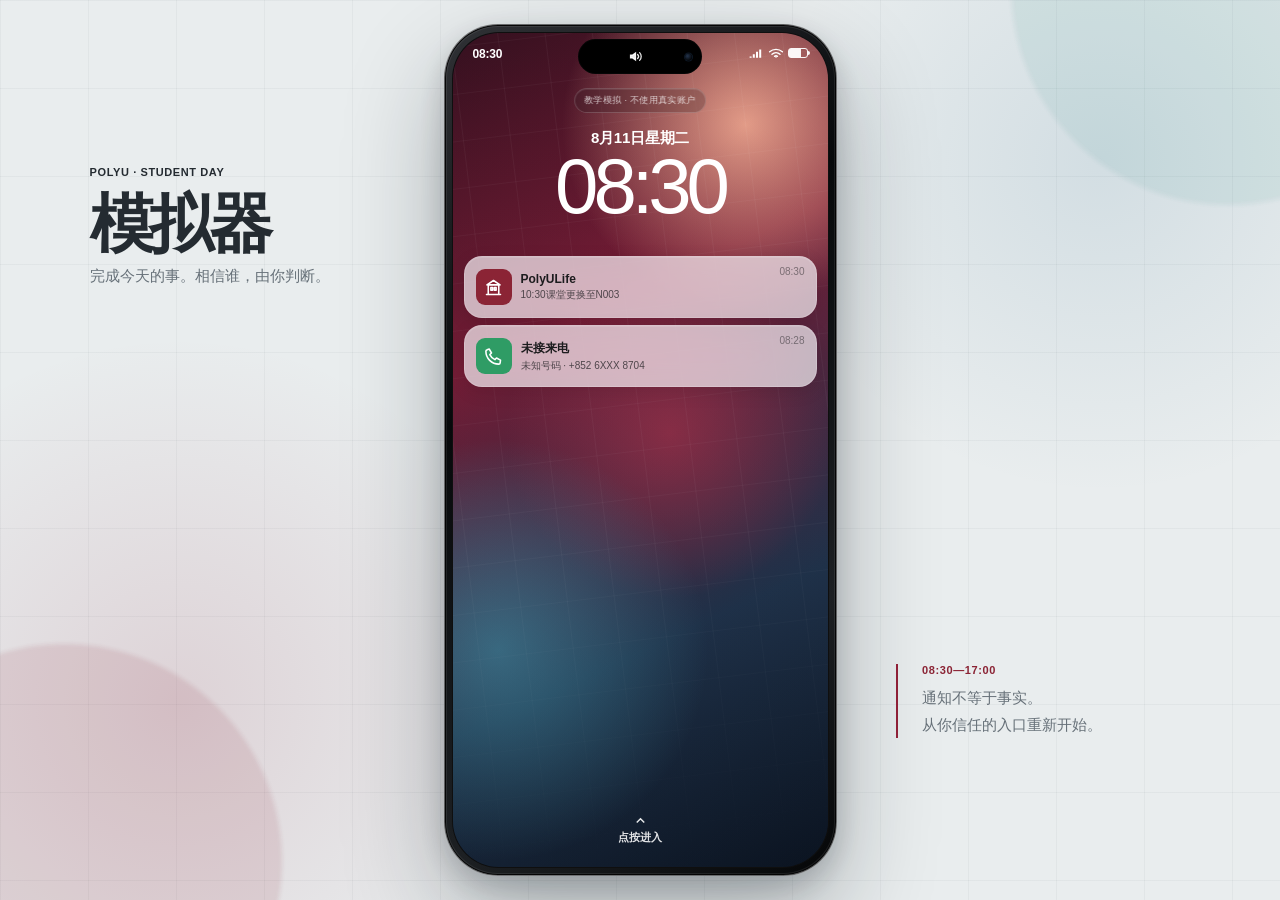
==== commit c669b299: "Add scheduled simulator time system" ====
--- a/phone-prototype.html
+++ b/phone-prototype.html
@@ -6,7 +6,7 @@
   <meta name="theme-color" content="#111820">
   <meta name="application-version" content="2.0.0">
   <title>模拟器</title>
-  <link rel="stylesheet" href="phone.css">
+  <link rel="stylesheet" href="phone.css?v=2.0.0-20260814d">
 </head>
 <body class="ios-ui">
   <main class="sim-stage" aria-label="PolyU 学生生活模拟器">
@@ -113,7 +113,7 @@
     </aside>
   </main>
 
-  <script src="phone-data.js"></script>
-  <script src="phone-engine.js"></script>
+  <script src="phone-data.js?v=2.0.0-20260814d"></script>
+  <script src="phone-engine.js?v=2.0.0-20260814d"></script>
 </body>
 </html>
--- a/phone.css
+++ b/phone.css
@@ -3138,6 +3138,77 @@
 
 .bubble.mine small {
   color: rgba(255, 255, 255, .7);
+}
+
+.inline-simulated-link {
+  display: inline;
+  max-width: 100%;
+  margin: 0;
+  padding: 0;
+  border: 0;
+  color: #087cff;
+  background: transparent;
+  font: inherit;
+  line-height: inherit;
+  text-align: left;
+  text-decoration: underline;
+  overflow-wrap: anywhere;
+  cursor: pointer;
+}
+
+.bubble.mine .inline-simulated-link {
+  color: #fff;
+}
+
+.outlook-body-link {
+  display: block;
+  margin-top: 14px;
+}
+
+.simulated-browser-address {
+  display: flex;
+  align-items: center;
+  gap: 7px;
+  min-height: 36px;
+  margin: 9px 14px 4px;
+  padding: 7px 11px;
+  border: 1px solid rgba(60, 60, 67, .12);
+  border-radius: 11px;
+  color: #555b61;
+  background: rgba(118, 118, 128, .09);
+}
+
+.simulated-browser-address span {
+  flex: 0 0 auto;
+  color: #2b8a77;
+  font-size: 10px;
+}
+
+.simulated-browser-address b {
+  min-width: 0;
+  font-size: 10px;
+  font-weight: 600;
+  line-height: 1.25;
+  overflow-wrap: anywhere;
+}
+
+.generic-url-path {
+  display: grid;
+  gap: 5px;
+  margin: 18px 0;
+  padding: 12px;
+  border-radius: 12px;
+  background: rgba(118, 118, 128, .08);
+}
+
+.generic-url-path span {
+  color: #7c8288;
+  font-size: 11px;
+}
+
+.generic-url-path strong {
+  font-size: 13px;
+  overflow-wrap: anywhere;
 }
 
 .typing-bubble {
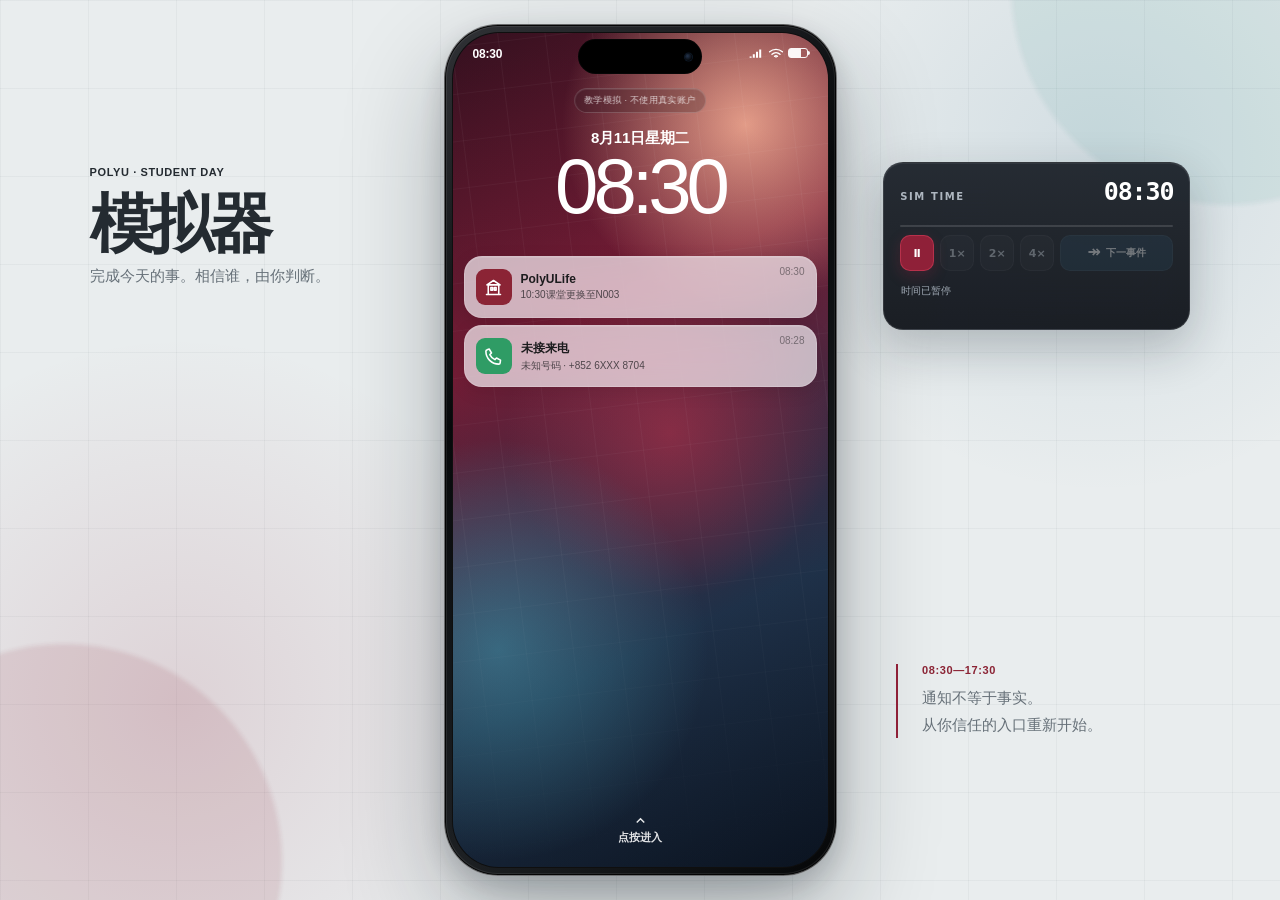
==== commit 1a02a7d8: "Expand simulator systems and profile progression" ====
--- a/phone-prototype.html
+++ b/phone-prototype.html
@@ -6,7 +6,7 @@
   <meta name="theme-color" content="#111820">
   <meta name="application-version" content="2.0.0">
   <title>模拟器</title>
-  <link rel="stylesheet" href="phone.css?v=2.0.0-20260814d">
+  <link rel="stylesheet" href="phone.css?v=2.0.0-20260818h">
 </head>
 <body class="ios-ui">
   <main class="sim-stage" aria-label="PolyU 学生生活模拟器">
@@ -16,13 +16,28 @@
       <p id="stageTagline">完成今天的事。相信谁，由你判断。</p>
     </div>
 
+    <aside class="timeline-controller" id="timelineController" aria-label="模拟时间控制">
+      <header class="timeline-controller-head">
+        <span id="timelineLabel">SIM TIME</span>
+        <strong id="timelineTime">08:30</strong>
+      </header>
+      <div class="timeline-controls" role="group" aria-label="时间速度">
+        <button type="button" data-action="timeline-speed" data-speed="0" aria-label="暂停时间" aria-pressed="true">Ⅱ</button>
+        <button type="button" data-action="timeline-speed" data-speed="1" aria-label="一倍速" aria-pressed="false">1×</button>
+        <button type="button" data-action="timeline-speed" data-speed="2" aria-label="二倍速" aria-pressed="false">2×</button>
+        <button type="button" data-action="timeline-speed" data-speed="4" aria-label="四倍速" aria-pressed="false">4×</button>
+        <button class="timeline-next" type="button" data-action="timeline-next" aria-label="跳到下一事件">
+          <span aria-hidden="true">↠</span><b id="timelineNextLabel">下一事件</b>
+        </button>
+      </div>
+      <p id="timelineStatus" role="status" aria-live="polite">时间已暂停</p>
+    </aside>
+
     <section class="phone-shell" id="simulator">
       <div class="phone-bezel">
         <div class="phone-status" aria-label="手机状态栏">
           <span id="statusTime">08:30</span>
-          <button class="status-island sound-toggle" id="soundToggle" type="button" aria-label="关闭声音" aria-pressed="true">
-            <svg viewBox="0 0 24 24" aria-hidden="true"><path d="M5 10v4h3l4 3V7L8 10H5Z"/><path class="sound-wave" d="M15 9.2c1.5 1.5 1.5 4.1 0 5.6M17.8 6.5c3 3 3 8 0 11"/></svg>
-          </button>
+          <span class="status-island" aria-hidden="true"></span>
           <span class="status-icons">
             <span class="status-signal" aria-hidden="true">
               <svg viewBox="0 0 20 14"><path d="M2 11.5h2.5V13H2zm4-3h2.5V13H6zm4-3h2.5V13H10zm4-3h2.5V13H14z"/></svg>
@@ -108,12 +123,12 @@
     </section>
 
     <aside class="stage-note" aria-hidden="true">
-      <span>08:30—17:00</span>
+      <span>08:30—17:30</span>
       <p><span id="stageNoteLine1">通知不等于事实。</span><br><span id="stageNoteLine2">从你信任的入口重新开始。</span></p>
     </aside>
   </main>
 
-  <script src="phone-data.js?v=2.0.0-20260814d"></script>
-  <script src="phone-engine.js?v=2.0.0-20260814d"></script>
+  <script src="phone-data.js?v=2.0.0-20260818h"></script>
+  <script src="phone-engine.js?v=2.0.0-20260818h"></script>
 </body>
 </html>
--- a/phone.css
+++ b/phone.css
@@ -1679,6 +1679,78 @@
   gap: 8px;
 }
 
+.call-video-surface {
+  position: relative;
+  height: 132px;
+  flex: 0 0 auto;
+  overflow: hidden;
+  border: 1px solid rgba(255, 255, 255, .12);
+  border-radius: 20px;
+  background:
+    radial-gradient(circle at 52% 32%, rgba(176, 193, 202, .18), transparent 31%),
+    linear-gradient(145deg, #39434a 0%, #1a2025 48%, #090b0e 100%);
+  box-shadow: inset 0 0 40px rgba(0, 0, 0, .52);
+}
+
+.video-silhouette {
+  position: absolute;
+  inset: 18px 28% 0;
+  filter: blur(7px);
+  opacity: .72;
+}
+
+.video-silhouette i {
+  position: absolute;
+  top: 0;
+  left: 50%;
+  width: 48px;
+  height: 52px;
+  border-radius: 46% 46% 42% 42%;
+  background: #090b0e;
+  transform: translateX(-50%);
+}
+
+.video-silhouette span {
+  position: absolute;
+  top: 43px;
+  left: 50%;
+  width: 116px;
+  height: 92px;
+  border-radius: 54px 54px 12px 12px;
+  background: #0b0e11;
+  transform: translateX(-50%);
+}
+
+.video-noise {
+  position: absolute;
+  inset: 0;
+  opacity: .32;
+  background: repeating-linear-gradient(0deg, transparent 0 3px, rgba(255,255,255,.08) 4px, transparent 5px 8px);
+  animation: video-signal-shift 2.8s steps(2, end) infinite;
+}
+
+.call-video-surface .video-quality,
+.call-video-surface small {
+  position: absolute;
+  z-index: 2;
+  bottom: 10px;
+  padding: 5px 8px;
+  border-radius: 10px;
+  color: rgba(255,255,255,.82);
+  background: rgba(0,0,0,.4);
+  backdrop-filter: blur(8px);
+  font-size: 9px;
+}
+
+.call-video-surface .video-quality { left: 10px; }
+.call-video-surface small { right: 10px; }
+
+@keyframes video-signal-shift {
+  0%, 72%, 100% { transform: translateX(0); opacity: .22; }
+  74% { transform: translateX(-6px); opacity: .48; }
+  77% { transform: translateX(4px); opacity: .3; }
+}
+
 .judgement-options {
   grid-template-columns: 1fr 1fr;
 }
@@ -3549,6 +3621,66 @@
   padding: 26px 18px;
   color: #1b2630;
   background: white;
+}
+
+.rental-listing-page {
+  padding-top: 22px;
+}
+
+.rental-gallery {
+  position: relative;
+  height: 150px;
+  margin: 13px -18px 18px;
+  display: grid;
+  grid-template-columns: 1.45fr .8fr;
+  grid-template-rows: 1fr 1fr;
+  gap: 3px;
+  overflow: hidden;
+  background: #cdd5d7;
+}
+
+.rental-gallery i {
+  display: block;
+  background:
+    linear-gradient(90deg, transparent 0 55%, rgba(36, 55, 62, .26) 56% 59%, transparent 60%),
+    linear-gradient(145deg, #d8cec1 0 41%, #8d9b9b 42% 47%, #edf0ec 48% 100%);
+}
+
+.rental-gallery i:first-child {
+  grid-row: 1 / 3;
+  background:
+    linear-gradient(180deg, transparent 0 54%, rgba(88, 66, 47, .22) 55% 58%, transparent 59%),
+    linear-gradient(135deg, #e6dfd5 0 47%, #819293 48% 52%, #f6f4ee 53% 100%);
+}
+
+.rental-gallery i:nth-child(3) {
+  background: linear-gradient(150deg, #bdc9c9, #f4efe8 52%, #9c8068 53% 61%, #e7e0d7 62%);
+}
+
+.rental-gallery > span {
+  position: absolute;
+  right: 8px;
+  bottom: 8px;
+  padding: 5px 8px;
+  border-radius: 10px;
+  color: #fff;
+  background: rgba(0,0,0,.58);
+  font-size: 9px;
+}
+
+.rental-copy {
+  padding: 10px 12px;
+  border-radius: 12px;
+  background: #f2f2f7;
+}
+
+@media (max-height: 760px) {
+  .call-video-surface { height: 104px; }
+  .rental-gallery { height: 124px; }
+}
+
+@media (prefers-reduced-motion: reduce) {
+  .video-noise { animation: none; }
 }
 
 .fake-logo {
@@ -6628,6 +6760,732 @@
   }
 }
 
+/* Settings information architecture ------------------------------------- */
+
+.ios-ui .app-more[hidden] {
+  display: none;
+}
+
+.ios-ui .app-screen[data-app="settings"] .app-content {
+  background: var(--ios-grouped);
+}
+
+.ios-ui .settings-page {
+  min-height: 100%;
+  padding: 17px 15px calc(40px + env(safe-area-inset-bottom));
+  color: var(--ios-label);
+  background: var(--ios-grouped);
+}
+
+.ios-ui .settings-section-label {
+  display: block;
+  margin: 18px 16px 7px;
+  color: var(--ios-secondary);
+  font-size: 12px;
+  font-weight: 500;
+  line-height: 1.25;
+}
+
+.ios-ui .settings-page > .settings-section-label:first-child {
+  margin-top: 2px;
+}
+
+.ios-ui .settings-profile-entry {
+  width: 100%;
+  min-height: 82px;
+  padding: 11px 14px;
+  display: grid;
+  grid-template-columns: 52px minmax(0, 1fr) auto;
+  gap: 12px;
+  align-items: center;
+  border: 0;
+  border-radius: 14px;
+  color: var(--ios-label);
+  background: var(--ios-card);
+  box-shadow: inset 0 0 0 .5px rgba(60, 60, 67, .08);
+  text-align: left;
+  cursor: pointer;
+  -webkit-tap-highlight-color: transparent;
+}
+
+.ios-ui .settings-profile-entry:hover {
+  background: color-mix(in srgb, var(--ios-card) 94%, var(--ios-blue));
+}
+
+.ios-ui .settings-profile-entry:active {
+  transform: none;
+  background: rgba(118, 118, 128, .14);
+}
+
+.ios-ui .settings-profile-avatar {
+  width: 52px;
+  height: 52px;
+  display: grid;
+  place-items: center;
+  border-radius: 50%;
+  color: #fff;
+  background: #243a5a;
+  box-shadow: inset 0 0 0 1px rgba(255, 255, 255, .13);
+  font-family: "SF Pro Display", -apple-system, BlinkMacSystemFont, sans-serif;
+  font-size: 17px;
+  font-weight: 700;
+  letter-spacing: -.02em;
+}
+
+.ios-ui .settings-profile-copy {
+  min-width: 0;
+}
+
+.ios-ui .settings-profile-copy strong,
+.ios-ui .settings-profile-copy small {
+  display: block;
+}
+
+.ios-ui .settings-profile-copy strong {
+  font-size: 18px;
+  font-weight: 600;
+  letter-spacing: -.02em;
+}
+
+.ios-ui .settings-profile-copy small {
+  margin-top: 4px;
+  overflow: hidden;
+  color: var(--ios-secondary);
+  font-size: 12px;
+  line-height: 1.3;
+  text-overflow: ellipsis;
+  white-space: nowrap;
+}
+
+.ios-ui .settings-group {
+  overflow: hidden;
+  border-radius: 14px;
+  background: var(--ios-card);
+  box-shadow: inset 0 0 0 .5px rgba(60, 60, 67, .08);
+}
+
+.ios-ui .settings-row {
+  position: relative;
+  width: 100%;
+  min-height: 60px;
+  padding: 9px 13px;
+  display: grid;
+  grid-template-columns: 34px minmax(0, 1fr) auto auto;
+  gap: 10px;
+  align-items: center;
+  border: 0;
+  border-radius: 0;
+  color: var(--ios-label);
+  background: transparent;
+  text-align: left;
+  -webkit-tap-highlight-color: transparent;
+}
+
+.ios-ui button.settings-row {
+  cursor: pointer;
+}
+
+.ios-ui .settings-row.no-icon {
+  grid-template-columns: minmax(0, 1fr) auto auto;
+  padding-left: 16px;
+}
+
+.ios-ui .settings-row + .settings-row::before,
+.ios-ui .settings-policy-row + .settings-policy-row::before,
+.ios-ui .settings-choice-list button + button::before {
+  content: "";
+  position: absolute;
+  top: 0;
+  left: 56px;
+  right: 0;
+  height: .5px;
+  background: rgba(60, 60, 67, .18);
+}
+
+.ios-ui .settings-row.no-icon + .settings-row.no-icon::before {
+  left: 16px;
+}
+
+.ios-ui button.settings-row:hover {
+  background: rgba(118, 118, 128, .07);
+}
+
+.ios-ui button.settings-row:active {
+  transform: none;
+  background: rgba(118, 118, 128, .14);
+}
+
+.ios-ui .settings-row-icon {
+  width: 30px;
+  height: 30px;
+  display: grid;
+  place-items: center;
+  border-radius: 7px;
+  color: #fff;
+}
+
+.ios-ui .settings-row-icon svg {
+  width: 20px;
+  height: 20px;
+  fill: none;
+  stroke: currentColor;
+  stroke-width: 1.8;
+  stroke-linecap: round;
+  stroke-linejoin: round;
+}
+
+.ios-ui .settings-row-icon.is-locale { background: #0a84ff; }
+.ios-ui .settings-row-icon.is-sound { background: #ff9f0a; }
+.ios-ui .settings-row-icon.is-time { background: #5856d6; }
+.ios-ui .settings-row-icon.is-info { background: #8e8e93; }
+.ios-ui .settings-row-icon.is-reset { background: #ff453a; }
+
+.ios-ui .profile-ledger-card {
+  position: relative;
+  overflow: hidden;
+  padding: 15px;
+  border-radius: 18px;
+  color: #fff;
+  background: #17243a;
+  box-shadow: 0 12px 30px rgba(26, 42, 68, .22);
+}
+
+.ios-ui .profile-ledger-card::before {
+  content: "";
+  position: absolute;
+  inset: 0 0 auto;
+  height: 4px;
+  background: linear-gradient(90deg, #f0b34b 0 35%, #8067d8 35% 70%, #4aa3df 70% 100%);
+}
+
+.ios-ui .profile-ledger-card > header {
+  display: flex;
+  justify-content: space-between;
+  align-items: center;
+  color: #aebbd0;
+  font-size: 10px;
+  font-weight: 700;
+  letter-spacing: .09em;
+}
+
+.ios-ui .profile-ledger-card > header b {
+  color: #dce5f2;
+  font-size: 12px;
+  letter-spacing: 0;
+}
+
+.ios-ui .profile-ledger-balance {
+  padding: 17px 0 15px;
+  border-bottom: 1px solid rgba(255, 255, 255, .13);
+}
+
+.ios-ui .profile-ledger-balance > span,
+.ios-ui .profile-ledger-balance > strong,
+.ios-ui .profile-ledger-balance > small {
+  display: block;
+}
+
+.ios-ui .profile-ledger-balance > span {
+  color: #b8c5d8;
+  font-size: 12px;
+}
+
+.ios-ui .profile-ledger-balance > strong {
+  margin-top: 3px;
+  font-family: "SF Pro Display", -apple-system, BlinkMacSystemFont, sans-serif;
+  font-size: 34px;
+  font-weight: 650;
+  line-height: 1.08;
+  letter-spacing: -.045em;
+}
+
+.ios-ui .profile-ledger-balance > small {
+  margin-top: 7px;
+  color: #c5d0df;
+  font-size: 11px;
+}
+
+.ios-ui .profile-ledger-balance > small.is-negative { color: #ff9b92; }
+.ios-ui .profile-ledger-balance > small.is-positive { color: #79d69a; }
+
+.ios-ui .profile-ledger-resources {
+  padding: 13px 0 10px;
+  display: grid;
+  grid-template-columns: 1fr 1fr;
+  gap: 12px;
+}
+
+.ios-ui .profile-ledger-resources > div + div {
+  padding-left: 12px;
+  border-left: 1px solid rgba(255, 255, 255, .13);
+}
+
+.ios-ui .profile-ledger-resources span,
+.ios-ui .profile-ledger-resources strong {
+  display: block;
+}
+
+.ios-ui .profile-ledger-resources span {
+  color: #aebbd0;
+  font-size: 10px;
+  font-weight: 600;
+  letter-spacing: .04em;
+}
+
+.ios-ui .profile-ledger-resources strong {
+  margin-top: 4px;
+  font-family: "SF Pro Display", -apple-system, BlinkMacSystemFont, sans-serif;
+  font-size: 18px;
+  font-weight: 650;
+  line-height: 1.15;
+}
+
+.ios-ui .profile-ledger-resources strong small {
+  color: #9facc0;
+  font-size: 12px;
+  font-weight: 500;
+}
+
+.ios-ui .profile-growth-track {
+  height: 5px;
+  overflow: hidden;
+  border-radius: 99px;
+  background: rgba(255, 255, 255, .13);
+}
+
+.ios-ui .profile-growth-track i {
+  display: block;
+  height: 100%;
+  border-radius: inherit;
+  background: #a99af3;
+  transition: width .28s ease;
+}
+
+.ios-ui .profile-focus-row,
+.ios-ui .profile-growth-row {
+  position: relative;
+  width: 100%;
+  min-height: 62px;
+  padding: 9px 13px;
+  display: grid;
+  grid-template-columns: 34px minmax(0, 1fr) auto;
+  gap: 10px;
+  align-items: center;
+  border: 0;
+  border-radius: 0;
+  color: var(--ios-label);
+  background: transparent;
+  text-align: left;
+}
+
+.ios-ui .profile-focus-row {
+  cursor: pointer;
+}
+
+.ios-ui .profile-focus-row:disabled {
+  cursor: default;
+  opacity: .66;
+}
+
+.ios-ui .profile-focus-row + .profile-focus-row::before,
+.ios-ui .profile-growth-row + .profile-growth-row::before {
+  content: "";
+  position: absolute;
+  inset: 0 0 auto 57px;
+  height: .5px;
+  background: rgba(60, 60, 67, .18);
+}
+
+.ios-ui .profile-focus-row > i,
+.ios-ui .profile-growth-row > i {
+  width: 30px;
+  height: 30px;
+  display: grid;
+  place-items: center;
+  border-radius: 8px;
+  color: #fff;
+  background: #64748b;
+  font-style: normal;
+  font-size: 13px;
+  font-weight: 700;
+}
+
+.ios-ui .profile-focus-row > i.is-violet { background: #7b61c9; }
+.ios-ui .profile-focus-row > i.is-blue { background: #287bc1; }
+.ios-ui .profile-focus-row > i.is-orange { background: #d47724; }
+.ios-ui .profile-focus-row > i.is-green { background: #2f8b61; }
+
+.ios-ui .profile-focus-row > span,
+.ios-ui .profile-growth-row > span {
+  min-width: 0;
+}
+
+.ios-ui .profile-focus-row strong,
+.ios-ui .profile-focus-row small,
+.ios-ui .profile-growth-row strong,
+.ios-ui .profile-growth-row small {
+  display: block;
+}
+
+.ios-ui .profile-focus-row strong,
+.ios-ui .profile-growth-row strong {
+  font-size: 14px;
+  font-weight: 550;
+  line-height: 1.3;
+}
+
+.ios-ui .profile-focus-row small,
+.ios-ui .profile-growth-row small {
+  margin-top: 3px;
+  color: var(--ios-secondary);
+  font-size: 11px;
+  line-height: 1.32;
+}
+
+.ios-ui .profile-focus-row > b {
+  width: 24px;
+  color: var(--ios-blue);
+  font-size: 19px;
+  text-align: center;
+}
+
+.ios-ui .profile-growth-row > b {
+  color: #6951bc;
+  font-family: "SF Pro Display", -apple-system, BlinkMacSystemFont, sans-serif;
+  font-size: 17px;
+}
+
+.ios-ui .profile-growth-empty {
+  padding: 20px 16px;
+}
+
+.ios-ui .profile-growth-empty strong,
+.ios-ui .profile-growth-empty span {
+  display: block;
+}
+
+.ios-ui .profile-growth-empty strong {
+  font-size: 14px;
+  font-weight: 600;
+}
+
+.ios-ui .profile-growth-empty span {
+  margin-top: 5px;
+  color: var(--ios-secondary);
+  font-size: 11px;
+  line-height: 1.45;
+}
+
+.ios-ui .settings-row-copy {
+  min-width: 0;
+}
+
+.ios-ui .settings-row-copy strong,
+.ios-ui .settings-row-copy small {
+  display: block;
+}
+
+.ios-ui .settings-row-copy strong {
+  color: inherit;
+  font-size: 15px;
+  font-weight: 500;
+  line-height: 1.25;
+  letter-spacing: -.012em;
+}
+
+.ios-ui .settings-row-copy small {
+  margin-top: 3px;
+  color: var(--ios-secondary);
+  font-size: 11px;
+  font-weight: 400;
+  line-height: 1.35;
+}
+
+.ios-ui .settings-row-value {
+  max-width: 132px;
+  color: var(--ios-secondary);
+  font-size: 13px;
+  font-weight: 400;
+  line-height: 1.3;
+  text-align: right;
+  overflow-wrap: anywhere;
+}
+
+.ios-ui .settings-chevron {
+  margin-left: -3px;
+  color: #c7c7cc;
+  font-family: Arial, sans-serif;
+  font-size: 26px;
+  font-weight: 300;
+  line-height: 1;
+}
+
+.ios-ui .settings-row.is-danger .settings-row-copy strong {
+  color: var(--ios-red);
+}
+
+.ios-ui .settings-locale-specimen {
+  overflow: hidden;
+  border-radius: 14px;
+  color: #fff;
+  background: linear-gradient(135deg, #2578c8, #245eb4 58%, #3c4ba1);
+  box-shadow: 0 9px 24px rgba(25, 72, 142, .20);
+}
+
+.ios-ui .settings-locale-specimen > div {
+  position: relative;
+  min-height: 58px;
+  padding: 10px 15px;
+  display: flex;
+  justify-content: space-between;
+  align-items: center;
+  gap: 16px;
+}
+
+.ios-ui .settings-locale-specimen > div + div::before {
+  content: "";
+  position: absolute;
+  top: 0;
+  left: 15px;
+  right: 0;
+  height: .5px;
+  background: rgba(255, 255, 255, .24);
+}
+
+.ios-ui .settings-locale-specimen span {
+  font-size: 13px;
+  line-height: 1.35;
+}
+
+.ios-ui .settings-locale-specimen strong {
+  font-family: "SF Pro Display", -apple-system, BlinkMacSystemFont, sans-serif;
+  font-size: 16px;
+  font-weight: 600;
+  text-align: right;
+}
+
+.ios-ui .settings-footnote {
+  margin: 8px 16px 0;
+  color: var(--ios-secondary);
+  font-size: 11px;
+  line-height: 1.45;
+}
+
+.ios-ui .settings-switch-row {
+  grid-template-columns: 34px minmax(0, 1fr) auto;
+}
+
+.ios-ui .settings-switch {
+  position: relative;
+  width: 51px;
+  height: 31px;
+  border-radius: 18px;
+  background: #e5e5ea;
+  transition: background .18s ease;
+}
+
+.ios-ui .settings-switch i {
+  position: absolute;
+  top: 2px;
+  left: 2px;
+  width: 27px;
+  height: 27px;
+  border-radius: 50%;
+  background: #fff;
+  box-shadow: 0 2px 5px rgba(0, 0, 0, .24);
+  transition: transform .18s ease;
+}
+
+.ios-ui .settings-switch-row[aria-checked="true"] .settings-switch {
+  background: #34c759;
+}
+
+.ios-ui .settings-switch-row[aria-checked="true"] .settings-switch i {
+  transform: translateX(20px);
+}
+
+.ios-ui .settings-policy-row {
+  position: relative;
+  min-height: 82px;
+  padding: 12px 14px;
+  display: grid;
+  grid-template-columns: 42px minmax(0, 1fr);
+  gap: 11px;
+  align-items: start;
+}
+
+.ios-ui .settings-policy-row > b {
+  width: 39px;
+  height: 30px;
+  display: grid;
+  place-items: center;
+  border-radius: 9px;
+  color: #fff;
+  background: #343a46;
+  font-family: "SF Pro Display", -apple-system, BlinkMacSystemFont, sans-serif;
+  font-size: 14px;
+  font-weight: 700;
+}
+
+.ios-ui .settings-policy-row:nth-child(2) > b { background: #5856d6; }
+.ios-ui .settings-policy-row:nth-child(3) > b { background: #af52de; }
+
+.ios-ui .settings-policy-row strong,
+.ios-ui .settings-policy-row small {
+  display: block;
+}
+
+.ios-ui .settings-policy-row strong {
+  font-size: 15px;
+  font-weight: 600;
+  line-height: 1.25;
+}
+
+.ios-ui .settings-policy-row small {
+  margin-top: 4px;
+  color: var(--ios-secondary);
+  font-size: 11px;
+  line-height: 1.4;
+}
+
+.ios-ui .settings-info-card {
+  margin-top: 18px;
+  padding: 14px 15px;
+  border-radius: 14px;
+  color: #28435e;
+  background: #e6f2fb;
+}
+
+.ios-ui .settings-info-card strong {
+  font-size: 14px;
+  font-weight: 650;
+}
+
+.ios-ui .settings-info-card p {
+  margin: 5px 0 0;
+  color: #526d84;
+  font-size: 11px;
+  line-height: 1.45;
+}
+
+.ios-ui .settings-about-mark {
+  padding: 12px 0 24px;
+  display: grid;
+  justify-items: center;
+}
+
+.ios-ui .settings-about-mark > span {
+  width: 66px;
+  height: 66px;
+  display: grid;
+  place-items: center;
+  border-radius: 16px;
+  color: #fff;
+  background: linear-gradient(155deg, #b8bcc3, #797f88 58%, #60656d);
+  box-shadow: 0 9px 24px rgba(31, 35, 40, .18);
+}
+
+.ios-ui .settings-about-mark svg {
+  width: 35px;
+  height: 35px;
+  fill: none;
+  stroke: currentColor;
+  stroke-width: 1.7;
+}
+
+.ios-ui .settings-about-mark strong {
+  margin-top: 10px;
+  font-family: "SF Pro Display", -apple-system, BlinkMacSystemFont, sans-serif;
+  font-size: 21px;
+  letter-spacing: -.025em;
+}
+
+.ios-ui .settings-about-mark small {
+  margin-top: 2px;
+  color: var(--ios-secondary);
+  font-size: 12px;
+}
+
+.ios-ui .settings-about-list .settings-row {
+  min-height: 68px;
+}
+
+.ios-ui .settings-choice-sheet {
+  padding: 28px 12px calc(14px + env(safe-area-inset-bottom));
+}
+
+.ios-ui .settings-choice-sheet h2 {
+  margin: 0 8px 13px;
+  text-align: center;
+}
+
+.ios-ui .settings-choice-list {
+  overflow: hidden;
+  border-radius: 14px;
+  background: var(--ios-card);
+}
+
+.ios-ui .settings-choice-list button {
+  position: relative;
+  width: 100%;
+  min-height: 54px;
+  padding: 10px 16px;
+  display: flex;
+  justify-content: space-between;
+  align-items: center;
+  border: 0;
+  border-radius: 0;
+  color: var(--ios-label);
+  background: transparent;
+  font-size: 15px;
+  text-align: left;
+  cursor: pointer;
+}
+
+.ios-ui .settings-choice-list button + button::before {
+  left: 16px;
+}
+
+.ios-ui .settings-choice-list button b {
+  color: var(--ios-blue);
+  font-size: 19px;
+}
+
+.ios-ui .settings-choice-cancel {
+  width: 100%;
+  min-height: 52px;
+  margin-top: 9px;
+  border: 0;
+  border-radius: 14px;
+  color: var(--ios-blue);
+  background: var(--ios-card);
+  font-size: 15px;
+  font-weight: 600;
+  cursor: pointer;
+}
+
+@media (prefers-color-scheme: dark) {
+  .ios-ui .settings-info-card {
+    color: #c7e4ff;
+    background: #16334b;
+  }
+
+  .ios-ui .settings-info-card p {
+    color: #9fc3df;
+  }
+
+  .ios-ui .settings-switch {
+    background: #3a3a3c;
+  }
+}
+
+@media (prefers-reduced-motion: reduce) {
+  .ios-ui .settings-switch,
+  .ios-ui .settings-switch i {
+    transition: none;
+  }
+}
+
 /* Outlook cascade guards: keep app-specific interaction above shared iOS rules. */
 .ios-ui:has(.app-screen.mail-mode.is-active) .phone-status {
   color: #fff;
@@ -6644,6 +7502,220 @@
     background: #212121;
   }
 
+}
+
+/* Simulator timeline controller ------------------------------------------ */
+
+.timeline-controller {
+  --timeline-progress: 0%;
+  position: fixed;
+  z-index: 120;
+  top: 18vh;
+  right: 7vw;
+  width: min(310px, 24vw);
+  padding: 16px;
+  color: #f7f8fa;
+  border: 1px solid rgba(255, 255, 255, .11);
+  border-radius: 20px;
+  background:
+    linear-gradient(180deg, rgba(30, 36, 44, .96), rgba(18, 22, 28, .96));
+  box-shadow: 0 18px 48px rgba(17, 24, 32, .24), inset 0 1px rgba(255, 255, 255, .06);
+  backdrop-filter: blur(24px) saturate(1.15);
+}
+
+.timeline-controller::after {
+  content: "";
+  position: absolute;
+  left: 16px;
+  right: 16px;
+  top: 62px;
+  height: 2px;
+  border-radius: 2px;
+  background: linear-gradient(90deg, #a42a44 var(--timeline-progress), rgba(255, 255, 255, .13) var(--timeline-progress));
+}
+
+.timeline-controller-head {
+  min-height: 36px;
+  display: flex;
+  align-items: baseline;
+  justify-content: space-between;
+  gap: 14px;
+}
+
+.timeline-controller-head span {
+  color: #aeb6c0;
+  font: 750 10px/1 "Arial Narrow", "Roboto Condensed", system-ui, sans-serif;
+  letter-spacing: .16em;
+}
+
+.timeline-controller-head strong {
+  color: #fff;
+  font: 650 25px/1 ui-monospace, "SFMono-Regular", Consolas, monospace;
+  letter-spacing: -.045em;
+  font-variant-numeric: tabular-nums;
+}
+
+.timeline-controls {
+  margin-top: 20px;
+  display: grid;
+  grid-template-columns: repeat(4, 34px) minmax(82px, 1fr);
+  gap: 6px;
+}
+
+.timeline-controls button {
+  min-width: 0;
+  height: 36px;
+  padding: 0;
+  color: #c8ced6;
+  border: 1px solid rgba(255, 255, 255, .08);
+  border-radius: 10px;
+  background: rgba(255, 255, 255, .055);
+  font: 700 11px/1 system-ui, sans-serif;
+  cursor: pointer;
+  transition: color .16s ease, background .16s ease, border-color .16s ease, transform .16s ease;
+}
+
+.timeline-controls button:hover:not(:disabled) {
+  color: #fff;
+  border-color: rgba(255, 255, 255, .20);
+  background: rgba(255, 255, 255, .10);
+}
+
+.timeline-controls button[aria-pressed="true"] {
+  color: #fff;
+  border-color: rgba(207, 59, 86, .64);
+  background: #8f2038;
+  box-shadow: 0 5px 14px rgba(143, 32, 56, .28);
+}
+
+.timeline-controls button:disabled {
+  opacity: .38;
+  cursor: default;
+}
+
+.timeline-controls .timeline-next {
+  padding: 0 9px;
+  display: flex;
+  align-items: center;
+  justify-content: center;
+  gap: 5px;
+  color: #fff;
+  background: rgba(47, 111, 145, .34);
+}
+
+.timeline-next span {
+  font-size: 16px;
+  transform: translateY(-1px);
+}
+
+.timeline-next b {
+  white-space: nowrap;
+  font-size: 10px;
+}
+
+.timeline-controller > p {
+  min-height: 30px;
+  margin: 12px 1px 0;
+  color: #9ea7b2;
+  font-size: 10px;
+  line-height: 1.5;
+}
+
+.timeline-controller.is-running .timeline-controller-head strong {
+  color: #ffdbe3;
+}
+
+.timeline-controller.has-event {
+  border-color: rgba(207, 59, 86, .55);
+  box-shadow: 0 18px 48px rgba(17, 24, 32, .24), 0 0 0 3px rgba(143, 32, 56, .10), inset 0 1px rgba(255, 255, 255, .06);
+}
+
+.timeline-controller.has-event .timeline-controller-head span {
+  color: #ff9db0;
+}
+
+@media (max-width: 980px) {
+  .sim-stage {
+    place-items: start center;
+  }
+
+  .timeline-controller {
+    top: max(6px, env(safe-area-inset-top));
+    left: max(8px, env(safe-area-inset-left));
+    right: max(8px, env(safe-area-inset-right));
+    width: auto;
+    height: 56px;
+    padding: 7px 9px;
+    display: grid;
+    grid-template-columns: 68px 1fr;
+    gap: 8px;
+    border-radius: 15px;
+  }
+
+  .timeline-controller::after {
+    left: 9px;
+    right: 9px;
+    top: auto;
+    bottom: 3px;
+  }
+
+  .timeline-controller-head {
+    min-height: 0;
+    display: grid;
+    align-content: center;
+    gap: 2px;
+  }
+
+  .timeline-controller-head strong {
+    font-size: 19px;
+  }
+
+  .timeline-controller-head span {
+    overflow: hidden;
+    text-overflow: ellipsis;
+    white-space: nowrap;
+  }
+
+  .timeline-controls {
+    margin: 0;
+    grid-template-columns: repeat(4, minmax(30px, 38px)) minmax(76px, 1fr);
+    align-content: center;
+  }
+
+  .timeline-controls button {
+    height: 36px;
+  }
+
+  .timeline-controller > p {
+    display: none;
+  }
+
+  .phone-shell,
+  .ios-ui .phone-shell {
+    margin-top: calc(68px + env(safe-area-inset-top));
+    height: calc(100dvh - 74px - env(safe-area-inset-top));
+  }
+}
+
+@media (max-width: 380px) {
+  .timeline-controller {
+    grid-template-columns: 58px 1fr;
+  }
+
+  .timeline-controls {
+    grid-template-columns: repeat(4, 29px) minmax(62px, 1fr);
+    gap: 4px;
+  }
+
+  .timeline-next b {
+    display: none;
+  }
+}
+
+@media (prefers-reduced-motion: reduce) {
+  .timeline-controls button {
+    transition: none;
+  }
 }
 
 .ios-ui .mail-mode .outlook-mail-row:active,
@@ -6653,3 +7725,534 @@
 .ios-ui .mail-mode .outlook-filter:active {
   transform: none;
 }
+
+/* Mobile Microsoft Edge shell */
+.ios-ui .app-screen[data-app="browser"] {
+  color: #1b1b1f;
+  background: #fff;
+}
+
+.ios-ui .app-screen[data-app="browser"] .app-header {
+  display: none;
+}
+
+.ios-ui .app-screen[data-app="browser"] .app-content {
+  height: 100%;
+  overflow: hidden;
+  color: #1b1b1f;
+  background: #fff;
+}
+
+.edge-browser-shell {
+  --edge-blue: #0f6cbd;
+  --edge-cyan: #00a4ef;
+  --edge-green: #0aa56f;
+  --edge-ink: #1b1b1f;
+  --edge-muted: #616168;
+  --edge-line: #e1e2e6;
+  width: 100%;
+  height: 100%;
+  display: grid;
+  grid-template-rows: 61px minmax(0, 1fr) 54px;
+  overflow: hidden;
+  color: var(--edge-ink);
+  background: #fff;
+  font-family: -apple-system, BlinkMacSystemFont, "Segoe UI", "PingFang SC", "Microsoft YaHei", sans-serif;
+}
+
+.edge-browser-topbar {
+  position: relative;
+  z-index: 4;
+  padding: 8px 9px 7px;
+  border-bottom: 1px solid rgba(0, 0, 0, .06);
+  background: #f8f8fa;
+}
+
+.ios-ui .edge-address-form,
+.edge-address-form {
+  position: static;
+  height: 45px;
+  padding: 0 5px 0 12px;
+  display: flex;
+  align-items: center;
+  gap: 6px;
+  border: 1px solid #dedfe3;
+  border-radius: 23px;
+  background: #fff;
+  box-shadow: 0 1px 2px rgba(0, 0, 0, .04);
+  backdrop-filter: none;
+}
+
+.edge-site-controls {
+  width: 22px;
+  height: 22px;
+  flex: 0 0 auto;
+  display: grid;
+  place-items: center;
+  color: #64656b;
+}
+
+.edge-site-controls svg,
+.edge-address-form button svg,
+.edge-browser-toolbar svg {
+  width: 21px;
+  height: 21px;
+  fill: none;
+  stroke: currentColor;
+  stroke-width: 1.8;
+  stroke-linecap: round;
+  stroke-linejoin: round;
+}
+
+.edge-address-form .simulated-browser-address {
+  min-width: 0;
+  min-height: 0;
+  margin: 0;
+  padding: 0;
+  flex: 1;
+  display: block;
+  border: 0;
+  border-radius: 0;
+  color: inherit;
+  background: transparent;
+}
+
+.ios-ui .edge-address-form .simulated-browser-address input,
+.edge-address-form .simulated-browser-address input {
+  width: 100%;
+  height: 41px;
+  padding: 0;
+  border: 0;
+  border-radius: 0;
+  outline: none;
+  color: #242428;
+  background: transparent;
+  font: 500 13px/1.2 -apple-system, BlinkMacSystemFont, "Segoe UI", "PingFang SC", sans-serif;
+  letter-spacing: -.01em;
+  text-overflow: ellipsis;
+}
+
+.edge-address-form .simulated-browser-address input::placeholder {
+  color: #77777e;
+  opacity: 1;
+}
+
+.ios-ui .edge-address-form > button,
+.edge-address-form > button {
+  width: 34px;
+  height: 34px;
+  flex: 0 0 auto;
+  display: grid;
+  place-items: center;
+  border: 0;
+  border-radius: 50%;
+  color: #55565c;
+  background: transparent;
+  cursor: pointer;
+}
+
+.edge-address-form > button:active,
+.edge-browser-toolbar button:active:not(:disabled) {
+  background: rgba(15, 108, 189, .10);
+}
+
+.edge-address-form.is-new-tab .edge-address-reload,
+.edge-address-form:not(.is-new-tab) .edge-address-submit {
+  display: none;
+}
+
+.edge-webview {
+  min-height: 0;
+  overflow-x: hidden;
+  overflow-y: auto;
+  overscroll-behavior: contain;
+  scrollbar-width: none;
+  background: #fff;
+}
+
+.edge-webview::-webkit-scrollbar {
+  display: none;
+}
+
+.edge-browser-toolbar {
+  position: relative;
+  z-index: 5;
+  min-height: 54px;
+  padding: 4px 8px 5px;
+  display: grid;
+  grid-template-columns: repeat(5, 1fr);
+  align-items: center;
+  border-top: 1px solid var(--edge-line);
+  background: rgba(249, 249, 251, .96);
+  box-shadow: 0 -5px 18px rgba(0, 0, 0, .035);
+  backdrop-filter: blur(18px) saturate(1.35);
+}
+
+.edge-browser-toolbar button {
+  width: 42px;
+  height: 42px;
+  justify-self: center;
+  display: grid;
+  place-items: center;
+  border: 0;
+  border-radius: 50%;
+  color: #303137;
+  background: transparent;
+  cursor: pointer;
+}
+
+.edge-browser-toolbar button:disabled {
+  color: #b9bac0;
+  cursor: default;
+}
+
+.edge-browser-toolbar .edge-toolbar-home {
+  width: 44px;
+  height: 44px;
+}
+
+.edge-mini-logo,
+.edge-brand-mark {
+  position: relative;
+  display: block;
+  border-radius: 50%;
+  background: conic-gradient(from 205deg, #0aa56f 0 30%, #0a8fd1 44%, #0869c7 70%, #22c8bc 88%, #0aa56f 100%);
+  box-shadow: inset 0 -2px 4px rgba(0, 45, 92, .18);
+}
+
+.edge-mini-logo {
+  width: 27px;
+  height: 27px;
+}
+
+.edge-mini-logo::after,
+.edge-brand-mark::after {
+  content: "";
+  position: absolute;
+  inset: 27% 17% 17% 27%;
+  border-radius: 54% 45% 48% 52%;
+  background: #fff;
+  transform: rotate(-18deg);
+}
+
+.edge-tab-count span {
+  width: 20px;
+  height: 20px;
+  display: grid;
+  place-items: center;
+  border: 1.7px solid currentColor;
+  border-radius: 5px;
+  font-size: 10px;
+  font-weight: 700;
+  line-height: 1;
+}
+
+.edge-new-tab {
+  min-height: 100%;
+  padding: 39px 17px 28px;
+  display: flex;
+  flex-direction: column;
+  align-items: center;
+  background:
+    radial-gradient(circle at 82% 6%, rgba(0, 164, 239, .09), transparent 31%),
+    linear-gradient(180deg, #fff 0%, #f7fbfd 56%, #f4f6f8 100%);
+}
+
+.edge-brand-mark {
+  width: 69px;
+  height: 69px;
+  box-shadow: inset 0 -5px 10px rgba(0, 45, 92, .17), 0 12px 28px rgba(0, 121, 167, .16);
+}
+
+.edge-brand-name {
+  margin-top: 12px;
+  color: #202124;
+  font-size: 18px;
+  font-weight: 650;
+  letter-spacing: -.025em;
+}
+
+.edge-new-tab > p {
+  margin: 5px 0 0;
+  color: var(--edge-muted);
+  font-size: 12px;
+  line-height: 1.45;
+  text-align: center;
+}
+
+.edge-shortcuts {
+  width: 100%;
+  margin-top: 30px;
+  display: grid;
+  grid-template-columns: repeat(5, minmax(0, 1fr));
+  gap: 7px;
+}
+
+.edge-shortcut {
+  min-width: 0;
+  padding: 0;
+  display: grid;
+  justify-items: center;
+  gap: 7px;
+  border: 0;
+  color: #34353a;
+  background: transparent;
+  cursor: pointer;
+}
+
+.edge-shortcut > span {
+  width: 43px;
+  height: 43px;
+  display: grid;
+  place-items: center;
+  border-radius: 13px;
+  color: #fff;
+  box-shadow: 0 3px 9px rgba(20, 25, 35, .10);
+  font-size: 14px;
+  font-weight: 750;
+}
+
+.edge-shortcut > span.is-blue { background: linear-gradient(145deg, #3479e8, #075db2); }
+.edge-shortcut > span.is-violet { background: linear-gradient(145deg, #8b6de7, #5b3db1); }
+.edge-shortcut > span.is-green { background: linear-gradient(145deg, #39b987, #07825d); }
+.edge-shortcut > span.is-red { background: linear-gradient(145deg, #ef6b64, #bd322b); }
+.edge-shortcut > span.is-cyan { background: linear-gradient(145deg, #20b9c6, #087a96); }
+
+.edge-shortcut small {
+  width: 100%;
+  overflow: hidden;
+  font-size: 9px;
+  font-weight: 500;
+  line-height: 1.2;
+  text-align: center;
+  text-overflow: ellipsis;
+  white-space: nowrap;
+}
+
+.edge-new-tab-panel {
+  width: 100%;
+  margin-top: 28px;
+  padding: 15px 16px;
+  border: 1px solid rgba(15, 108, 189, .10);
+  border-radius: 16px;
+  background: rgba(255, 255, 255, .88);
+  box-shadow: 0 8px 24px rgba(26, 42, 63, .07);
+}
+
+.edge-new-tab-panel header {
+  display: flex;
+  justify-content: space-between;
+  align-items: center;
+  gap: 12px;
+}
+
+.edge-new-tab-panel header strong {
+  color: #24252a;
+  font-size: 13px;
+  font-weight: 650;
+}
+
+.edge-new-tab-panel header span {
+  color: var(--edge-blue);
+  font-size: 9px;
+  font-weight: 650;
+}
+
+.edge-new-tab-panel p {
+  margin: 8px 0 0;
+  color: #65666d;
+  font-size: 11px;
+  line-height: 1.55;
+}
+
+.edge-webview .browser-results {
+  min-height: 100%;
+  padding: 0;
+  background: #fff;
+}
+
+.edge-webview .browser-results.has-query {
+  padding: 0 15px 26px;
+}
+
+.edge-results-heading {
+  padding: 19px 1px 12px;
+  border-bottom: 1px solid var(--edge-line);
+}
+
+.edge-results-heading span,
+.edge-results-heading strong {
+  display: block;
+}
+
+.edge-results-heading span {
+  color: var(--edge-blue);
+  font-size: 10px;
+  font-weight: 650;
+}
+
+.edge-results-heading strong {
+  margin-top: 3px;
+  overflow: hidden;
+  color: #202124;
+  font-size: 18px;
+  font-weight: 650;
+  letter-spacing: -.025em;
+  text-overflow: ellipsis;
+  white-space: nowrap;
+}
+
+.edge-webview .browser-results > .section-label {
+  margin: 18px 0 4px;
+  color: #72737a;
+  font-size: 10px;
+}
+
+.edge-webview .browser-results.has-query > .section-label {
+  display: none;
+}
+
+.ios-ui .edge-webview .browser-card,
+.edge-webview .browser-card {
+  width: 100%;
+  margin: 0;
+  padding: 14px 1px 15px;
+  display: block;
+  border: 0;
+  border-bottom: 1px solid #ececef;
+  border-radius: 0;
+  color: inherit;
+  background: #fff;
+  box-shadow: none;
+  text-align: left;
+  cursor: pointer;
+}
+
+.ios-ui .edge-webview .browser-card.sponsored,
+.edge-webview .browser-card.sponsored {
+  border: 0;
+  border-bottom: 1px solid #ececef;
+  background: #fff;
+}
+
+.edge-webview .browser-card.sponsored .browser-domain::before {
+  content: none;
+}
+
+.edge-result-source {
+  display: grid;
+  grid-template-columns: 30px minmax(0, 1fr) 24px;
+  align-items: center;
+  gap: 9px;
+}
+
+.edge-result-source > i {
+  width: 28px;
+  height: 28px;
+  display: grid;
+  place-items: center;
+  border-radius: 50%;
+  color: #fff;
+  background: linear-gradient(145deg, #1384ce, #075aa4);
+  font-size: 11px;
+  font-style: normal;
+  font-weight: 750;
+}
+
+.edge-result-source > span {
+  min-width: 0;
+}
+
+.ios-ui .edge-result-source .browser-domain,
+.edge-result-source .browser-domain,
+.edge-result-source small {
+  display: block;
+  overflow: hidden;
+  font-family: -apple-system, BlinkMacSystemFont, "Segoe UI", "PingFang SC", sans-serif;
+  text-overflow: ellipsis;
+  white-space: nowrap;
+}
+
+.ios-ui .edge-result-source .browser-domain,
+.edge-result-source .browser-domain {
+  color: #303136;
+  font-size: 11px;
+  font-weight: 550;
+  letter-spacing: 0;
+}
+
+.edge-result-source small {
+  margin-top: 1px;
+  color: #74757c;
+  font-size: 8px;
+}
+
+.edge-result-source em {
+  color: #72737a;
+  font-size: 11px;
+  font-style: normal;
+  letter-spacing: 1px;
+}
+
+.ios-ui .edge-webview .browser-card h3,
+.edge-webview .browser-card h3 {
+  margin: 9px 0 4px;
+  color: #075ca8;
+  font-size: 16px;
+  font-weight: 600;
+  line-height: 1.25;
+  letter-spacing: -.018em;
+}
+
+.ios-ui .edge-webview .browser-card p,
+.edge-webview .browser-card p {
+  margin: 0;
+  color: #515259;
+  font-size: 11px;
+  line-height: 1.48;
+}
+
+.edge-webview .search-empty {
+  padding: 28px 3px 18px;
+  color: #65666d;
+  text-align: left;
+}
+
+.edge-webview .search-empty strong {
+  color: #25262b;
+  font-size: 16px;
+}
+
+.edge-webview .search-empty p {
+  margin-top: 7px;
+  font-size: 11px;
+}
+
+.edge-webview > .fake-page,
+.edge-webview > .app-pad {
+  min-height: 100%;
+}
+
+@media (max-width: 380px) {
+  .edge-new-tab {
+    padding-inline: 13px;
+  }
+
+  .edge-shortcuts {
+    gap: 4px;
+  }
+
+  .edge-shortcut > span {
+    width: 39px;
+    height: 39px;
+  }
+}
+
+@media (prefers-reduced-motion: reduce) {
+  .edge-address-form > button,
+  .edge-browser-toolbar button,
+  .edge-shortcut,
+  .edge-webview .browser-card {
+    transition: none;
+  }
+}
